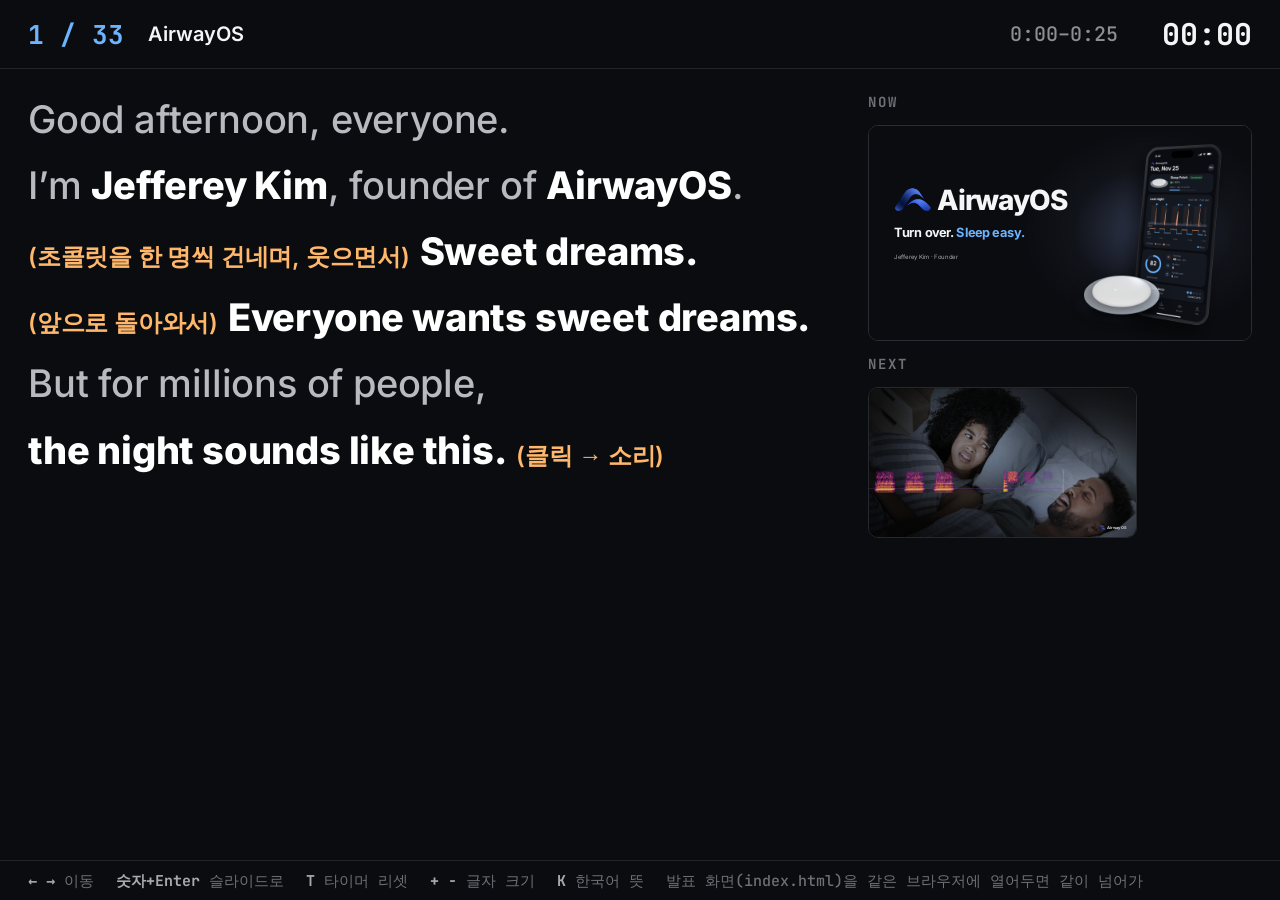
==== airwayos/presenter.html @ ccc471aa "Add presenter view (big script, small slide, synced) Co-Authored-By: Claude Opus 5.5 <noreply@anthro" ====
<!DOCTYPE html>
<html lang="ko"><head><meta charset="utf-8"><meta http-equiv="Cache-Control" content="no-cache">
<meta name="viewport" content="width=device-width, initial-scale=1">
<title>AirwayOS — Presenter</title>
<link rel="stylesheet" href="fonts.css?v=1c31df77"><link rel="stylesheet" href="deck.css?v=1c31df77">
<style>
* { margin:0; box-sizing:border-box }
html,body { height:100%; background:#0b0c0f; color:#e5e5ea; overflow:hidden; font-family:'Inter','Apple SD Gothic Neo','Malgun Gothic',sans-serif }
#top { display:flex; align-items:center; gap:24px; padding:14px 28px; border-bottom:1px solid #22242a; font:600 20px/1.2 'Inter',sans-serif }
#num { color:#6CB4FF; font:700 26px 'JetBrains Mono',monospace }
#ttl { flex:1; color:#f5f5f7; white-space:nowrap; overflow:hidden; text-overflow:ellipsis }
#tm { color:#8e8e93; font:500 20px 'JetBrains Mono',monospace }
#timer { color:#f5f5f7; font:700 30px 'JetBrains Mono',monospace; min-width:110px; text-align:right }
#main { display:grid; grid-template-columns: minmax(0,1fr) 30vw; gap:28px; height:calc(100% - 64px - 40px); padding:24px 28px 0 }
#script { overflow-y:auto; padding-right:12px; padding-bottom:56px }
#script.long p.l { font-size:calc(var(--fs,44px) * .78) }
#script p.l { font-size:var(--fs,44px); line-height:1.42; color:#b9bac0; font-weight:500; margin:0 0 .32em 0; letter-spacing:-.2px }
#script p.l b { color:#ffffff; font-weight:800 }
#script p.l i { color:#FFB86B; font-style:normal; font-size:.62em; font-weight:600 }
#script p.ko { display:none; margin-top:.8em; font-size:calc(var(--fs,44px) * .5); line-height:1.5; color:#8e8e93 }
body.showko #script p.ko { display:block }
#side { display:flex; flex-direction:column; gap:14px; min-width:0 }
.lab { font:700 14px 'JetBrains Mono',monospace; letter-spacing:2px; color:#6e7076 }
.tb { position:relative; width:100%; aspect-ratio:16/9; overflow:hidden; border-radius:10px; background:#000; border:1px solid #2a2d33 }
.tb.next { width:70%; opacity:.85 }
.tb .stage { position:absolute; left:0; top:0; width:1920px; height:1080px; transform-origin:0 0 }
.tb .stage > section { position:absolute !important; left:0 !important; top:0 !important; width:1920px !important; height:1080px !important; overflow:hidden !important; box-sizing:border-box !important; display:none; margin:0 !important }
.tb .stage > section.on { display:block }
.tb .stage aside { display:none !important }
.tb .stage div.pg::before { content: attr(data-n) !important }
#hint { position:fixed; left:0; right:0; bottom:0; height:40px; display:flex; align-items:center; gap:22px; padding:0 28px; border-top:1px solid #22242a; font:500 15px 'JetBrains Mono',monospace; color:#6e7076 }
#hint b { color:#a8a8ae }
#goto { position:fixed; right:28px; top:70px; font:700 28px 'JetBrains Mono',monospace; color:#6CB4FF; background:#000c; padding:6px 14px; border-radius:10px; display:none }
</style></head><body>
<div id="top"><span id="num"></span><span id="ttl"></span><span id="tm"></span><span id="timer">00:00</span></div>
<div id="main"><div id="script"></div>
<div id="side"><p class="lab">NOW</p><div class="tb" id="tbNow"><div class="stage"><section id="cover" class="night" data-transition="fade" style="padding:0px; position:relative">
<img src="assets/13d0bb2cba8efdf26457d4ba1dcf59b4.png" alt="Concept render: the thin round white wearable in front of a tilted phone showing the AirwayOS morning report, on a dark background." style="display:block; width:1920px; height:1080px; object-fit:cover">
<div class="rise" style="--i:1; position:absolute; left:128px; top:300px; width:980px; display:flex; align-items:center; gap:30px">
<img src="assets/a3980751247bb381aa5a1e7877397e57.png" alt="AirwayOS logo" style="width:184px; height:120px">
<p style="margin:0; font-size:140px; font-weight:800; letter-spacing:-5px; line-height:1.0; color:#F5F5F7">AirwayOS</p>
</div>
<p class="rise" style="--i:2; position:absolute; left:128px; top:500px; width:980px; margin:0; font-size:64px; font-weight:700; letter-spacing:-1.5px; line-height:1.15; color:#F5F5F7">Turn over. <span style="color:#6CB4FF">Sleep easy.</span></p>
<p style="position:absolute; left:128px; top:640px; width:900px; margin:0; font-size:30px; line-height:1.3; color:#A8A8AE">Jefferey Kim · Founder</p>

</section>
<section id="hook" class="night" data-transition="fade" style="padding:0px; position:relative">
<img class="" style="display:block; width:1920px; height:1080px; object-fit:cover" src="assets/bb722172c076a1e4d2cbca4b7a4666ca.jpg" alt="">
<div style="position:absolute; right:72px; bottom:52px; width:300px; height:44px; display:flex; align-items:center; justify-content:flex-end; gap:12px; opacity:0.9"><img src="assets/a3980751247bb381aa5a1e7877397e57.png" alt="AirwayOS logo" style="width:52px; height:34px"><p style="margin:0; font-size:28px; font-weight:800; letter-spacing:-0.5px; color:#F5F5F7">AirwayOS</p></div>

</section>
<section id="language" class="night foot" data-transition="fade">
<p class="eyebrow">WHAT YOU JUST HEARD</p>
<h2 class="t" style="margin:0px">A man who <ruby>stopped breathing<rt>숨이 멈춘</rt></ruby>.</h2>
<p class="rec" style="position:absolute; left:128px; top:336px; width:600px"><span style="color:#FF6A55">●</span> REC · 2:47 AM</p>
<img src="assets/127fb61fff9e0f4595bc015c03676df3.png" alt="Sound recording of a sleeper: loud snores, then about ten seconds of silence, then a sharp gasp, then quieter breathing" style="position:absolute; left:128px; top:384px; width:1664px; height:360px">
<div class="wipe" style="position:absolute; left:120px; top:380px; width:1680px; height:368px"></div>
<p class="rec fade" style="--d:1300ms; position:absolute; left:859px; top:512px; width:608px; text-align:center; color:#FF9A6A">10 SEC · NO BREATH</p>
<p class="wl fade" style="--d:600ms; left:128px; top:776px; width:700px"><ruby>Snoring<rt>코골이</rt></ruby></p>
<p class="wl hot fade" style="--d:1300ms; left:859px; top:776px; width:560px"><ruby>Silence<rt>무호흡</rt></ruby>: airway blocked</p>
<p class="wl ok fade" style="--d:1900ms; left:1436px; top:776px; width:400px"><ruby>Gasp<rt>헉 (다시 숨)</rt></ruby>: forced to breathe</p>
<p class="lead fade" style="--d:2300ms; position:absolute; left:128px; top:856px; width:1200px; color:#F5F5F7">Again and again, all night long.</p>
<div class="pg" data-n="3"></div>

</section>
<section id="danger" class="night" data-transition="fade" style="padding:0px; position:relative">
<img src="assets/c1083613bfacd1acf42deac3624a5d16.jpg" alt="Three panels: a brain scan with a marked lesion, a tired man at the wheel at night, and a crashed car at a roadside." style="display:block; width:1920px; height:1080px; object-fit:cover">
<p style="position:absolute; left:72px; top:56px; margin:0; font-size:88px; font-weight:900; letter-spacing:-1px; line-height:1.1; color:#F5F5F7">IT’S NOT JUST <span style="background:#E4F07A; color:#141417; padding:0px 18px">NOISE</span></p>
<div style="position:absolute; left:56px; top:690px; width:540px">
<p style="margin:0; font-size:24px; font-weight:700; letter-spacing:4px; color:#E4F07A">BRAIN</p>
<p style="margin:6px 0 0 0; font-size:136px; font-weight:800; letter-spacing:-3px; line-height:1.05; color:#F5F5F7">2×</p>
<p style="margin:10px 0 0 0; font-size:30px; line-height:1.3; color:#C7C7CC"><ruby>stroke<rt>뇌졸중</rt></ruby> risk with serious <ruby>sleep apnea<rt>수면무호흡</rt></ruby></p>
</div>
<div style="position:absolute; left:696px; top:690px; width:540px">
<p style="margin:0; font-size:24px; font-weight:700; letter-spacing:4px; color:#E4F07A">BEHIND THE WHEEL</p>
<p style="margin:6px 0 0 0; font-size:136px; font-weight:800; letter-spacing:-3px; line-height:1.05; color:#F5F5F7">2.4×</p>
<p style="margin:10px 0 0 0; font-size:30px; line-height:1.3; color:#C7C7CC">car crash risk with sleep apnea</p>
</div>
<div style="position:absolute; left:1336px; top:690px; width:540px">
<p style="margin:0; font-size:24px; font-weight:700; letter-spacing:4px; color:#E4F07A">ROAD · USA</p>
<p style="margin:6px 0 0 0; font-size:136px; font-weight:800; letter-spacing:-3px; line-height:1.05; color:#F5F5F7">91,000</p>
<p style="margin:10px 0 0 0; font-size:30px; line-height:1.3; color:#C7C7CC">crashes a year with a <ruby>drowsy driver<rt>졸음운전</rt></ruby>, one every 6 minutes</p>
</div>

</section>
<section id="scale" class="night" data-transition="fade" style="padding:0px; position:relative">
<img src="assets/78b8e167c407a43f113e4dd8a0beb356.jpg" alt="World map centered on the Americas, other continents faint. The United States is covered in 150 dots, each 200,000 people with sleep apnea. Only one dot in five is lit; the rest are dark." style="display:block; width:1920px; height:1080px; object-fit:cover">
<div style="position:absolute; left:72px; top:700px; width:900px">
<p style="margin:0 0 14px 0; font-size:18px; font-weight:700; letter-spacing:4px; line-height:1.3; color:#A8A8AE">1 DOT = 200,000 AMERICANS WITH <ruby>SLEEP APNEA<rt>수면무호흡</rt></ruby></p>
<p style="margin:0; font-size:24px; line-height:1.2; color:#F5F5F7"><span style="display:inline-block; width:16px; height:16px; border-radius:50%; background:#F4F9C4; box-shadow:0 0 0 3px #141417, 0 0 0 5px #E4F07A, 0 0 16px 6px rgba(228,240,122,0.45); margin:0 16px 0 4px; vertical-align:-1px"></span>knows<span style="display:inline-block; width:16px; height:16px; border-radius:50%; background:#6B7078; box-shadow:0 0 0 3px #3E4148; margin:0 16px 0 44px; vertical-align:-1px"></span><span style="color:#A8A8AE">doesn’t know</span></p>
</div>
<p style="position:absolute; left:72px; top:820px; width:900px; margin:0; font-size:64px; font-weight:800; letter-spacing:-1.5px; line-height:1.08; color:#F5F5F7">30 million Americans.<br><span style="font-family:'Instrument Serif', Georgia, 'Times New Roman', serif; font-style:italic; font-weight:400; letter-spacing:0px; font-size:72px; color:#E4F07A">Far more common.</span></p>
<div style="position:absolute; right:72px; top:812px; display:flex; gap:56px">
<div><p style="margin:0; font-size:96px; font-weight:800; letter-spacing:-3px; line-height:1.0; color:#E4F07A">80%</p><p style="margin:14px 0 0 0; font-size:18px; font-weight:600; letter-spacing:4px; line-height:1.4; color:#C7C7CC"><ruby>NEVER DIAGNOSED<rt>진단 안 받음</rt></ruby></p></div>
<div><p style="margin:0; font-size:96px; font-weight:800; letter-spacing:-3px; line-height:1.0; color:#E4F07A">29%</p><p style="margin:14px 0 0 0; font-size:18px; font-weight:600; letter-spacing:4px; line-height:1.4; color:#C7C7CC">SLEEP APART<br>FROM PARTNER</p></div>
<div><p style="margin:0; font-size:96px; font-weight:800; letter-spacing:-3px; line-height:1.0; color:#E4F07A">$170M</p><p style="margin:14px 0 0 0; font-size:18px; font-weight:600; letter-spacing:4px; line-height:1.4; color:#C7C7CC">FIRST TARGET:<br>US <ruby>POSITIONAL THERAPY<rt>체위 치료</rt></ruby></p></div>
</div>

</section>
<section id="measure" class="night" data-transition="magic" style="padding:0px; position:relative">
<img src="assets/38b89c7cb9daad99185b8cfd2a402984.jpg" alt="A woman asleep in a sleep lab, wires taped to her face and head, a recorder on the bed beside her." style="display:block; width:1920px; height:1080px; object-fit:cover">
<div id="fl-t1" class="fl-track" style="left:350px; width:498px"></div>
<div id="fl-t2" class="fl-track" style="left:1016px; width:552px"></div>
<div id="fl-lead" class="fl-seg path fl-draw" style="left:0px; width:128px"></div>
<div id="fl-g1" class="fl-node ghost" style="left:128px"></div>
<div id="fl-g2" class="fl-node ghost" style="left:848px"></div>
<div id="fl-g3" class="fl-node ghost" style="left:1568px"></div>
<div id="fl-n1" class="fl-node bad fl-pop" style="left:128px; --d:700ms"><p class="fl-x">×</p></div>
<p id="fl-l1" class="fl-lab bad" style="left:180px; width:200px">FIND OUT</p>
<p id="fl-l2" class="fl-lab" style="left:900px; width:140px">TREAT</p>
<p id="fl-l3" class="fl-lab" style="left:1620px; width:120px">TURN</p>
<h2 class="t" style="position:absolute; left:128px; top:128px; width:900px; margin:0px">Barrier 1: <ruby>diagnosis<rt>진단</rt></ruby>.</h2>
<div class="bad-rows" style="position:absolute; left:128px; top:300px">
<div class="rise" style="--i:2"><p class="bnum">1 night</p><p class="bcap">in a sleep lab, covered in wires,<br>with a stranger watching</p></div>
<div class="rise" style="--i:3"><p class="bnum">$3,000</p><p class="bcap">on average, without insurance</p></div>
<div class="rise" style="--i:4"><p class="bnum">Up to half</p><p class="bcap">of patients: wrong from a single night</p></div>
</div>
<div style="position:absolute; left:1072px; top:852px; width:720px; box-sizing:border-box; padding:18px 22px; border-radius:14px; background:rgba(17,17,20,0.78)">
<p style="margin:0 0 6px 0;font-weight:700;letter-spacing:4px;line-height:1.2;color:#F5F5F7;font-size:30px" data-fit="grow"><span style="color:#FF6A55">●</span>&#160;&#160;<ruby>IN-LAB SLEEP TEST<rt>수면다원검사</rt></ruby></p>
<p style="margin:0; font-size:24px; line-height:1.3; color:#C7C7CC">polysomnography · wires on the head, face and chest</p>
</div>
<div class="pg" data-n="6"></div>

</section>
<section id="prevent" class="night foot" data-transition="magic">
<div id="fl-t1" class="fl-track" style="left:350px; width:498px"></div>
<div id="fl-t2" class="fl-track" style="left:1016px; width:552px"></div>
<div id="fl-lead" class="fl-seg path" style="left:0px; width:128px"></div>
<div id="fl-s1" class="fl-seg path fl-draw" style="left:350px; width:498px; --d:200ms"></div>
<div id="fl-g1" class="fl-node ghost" style="left:128px"></div>
<div id="fl-g2" class="fl-node ghost" style="left:848px"></div>
<div id="fl-g3" class="fl-node ghost" style="left:1568px"></div>
<div id="fl-n1" class="fl-node bad" style="left:128px"><p class="fl-x">×</p></div>
<div id="fl-n2" class="fl-node bad fl-pop" style="left:848px; --d:950ms"><p class="fl-x">×</p></div>
<p id="fl-l1" class="fl-lab bad" style="left:180px; width:200px">FIND OUT</p>
<p id="fl-l2" class="fl-lab bad" style="left:900px; width:140px">TREAT</p>
<p id="fl-l3" class="fl-lab" style="left:1620px; width:120px">TURN</p>
<h2 class="t" style="margin:0 0 48px 0">Barrier 2: <ruby>treatment<rt>치료</rt></ruby>.</h2>
<div class="bcards">
<div class="bcard rise" style="--i:2"><img class="bimg" src="assets/3f2abb587b76d3ebbc4d281d764a41d4.jpg" alt="A woman lies in bed at night wearing a CPAP mask over her nose and mouth."><p class="bnum2">$600+</p><p class="bcap">for a <ruby>CPAP<rt>양압기</rt></ruby> machine,<br>worn every single night</p></div>
<div class="bcard rise" style="--i:3"><img class="bimg" src="assets/b69ae0afd919f404e3ba0f7066e6bb98.jpg" alt="A tired man in bed rubs his forehead, holding his CPAP mask away from his face."><p class="bnum2">1 in 3</p><p class="bcap">don’t use it enough</p></div>
<div class="bcard rise" style="--i:4"><img class="bimg" src="assets/21de97e1526f8635d8a18021e0229336.jpg" alt="Medical illustration: a needle tool reaches into the soft palate at the back of the mouth."><p class="bnum2">$30,000+</p><p class="bcap">for surgery.<br>Not for everyone.</p></div>
</div>
<div class="pg" data-n="7"></div>

</section>
<section id="position" class="night foot" data-transition="magic">
<div id="fl-t1" class="fl-track" style="left:350px; width:498px"></div>
<div id="fl-t2" class="fl-track" style="left:1016px; width:552px"></div>
<div id="fl-lead" class="fl-seg path" style="left:0px; width:128px"></div>
<div id="fl-s1" class="fl-seg path" style="left:350px; width:498px"></div>
<div id="fl-s2" class="fl-seg good fl-draw" style="left:1016px; width:330px; --d:300ms"></div>
<div id="fl-g1" class="fl-node ghost" style="left:128px"></div>
<div id="fl-g2" class="fl-node ghost" style="left:848px"></div>
<div id="fl-g3" class="fl-node ghost" style="left:1568px"></div>
<div id="fl-n1" class="fl-node bad" style="left:128px"><p class="fl-x">×</p></div>
<div id="fl-n2" class="fl-node bad" style="left:848px"><p class="fl-x">×</p></div>
<p id="fl-l1" class="fl-lab bad" style="left:180px; width:200px">FIND OUT</p>
<p id="fl-l2" class="fl-lab bad" style="left:900px; width:140px">TREAT</p>
<p id="fl-l3" class="fl-lab" style="left:1620px; width:120px">TURN</p>
<h2 class="t" style="margin:0 0 14px 0">For more than half, it’s how they sleep.</h2>
<p style="margin:0 0 28px 0; font-size:32px; font-weight:500; line-height:1.3; color:#6CB4FF">The good news: many may not need a mask or surgery.</p>
<div style="display:flex; gap:64px">
<div class="rise" style="--i:2; position:relative; width:800px; height:570px; border-radius:24px; overflow:hidden">
<img src="assets/2b9a142e3fbb93cbf6c38c3b97d96286.jpg" alt="A man sleeps on his back. Zoomed in: his tongue falls back and the airway in his throat narrows; a wavy line shows snoring." style="display:block; width:800px; height:570px; object-fit:cover">
<p style="position:absolute; left:40px; top:28px; width:400px; margin:0; font-size:24px; font-weight:700; letter-spacing:4px; line-height:1.2; color:#E5483A">ON YOUR BACK</p>
<p style="position:absolute; left:40px; top:272px; width:360px; margin:0; font-size:64px; font-weight:800; letter-spacing:-2px; line-height:1.0; color:#E5483A">Narrow</p>
<p style="position:absolute; left:40px; top:352px; width:360px; margin:0; font-size:28px; line-height:1.35; color:#3A3A3C">The tongue falls back and blocks the airway.</p>
</div>
<div class="rise" style="--i:3; position:relative; width:800px; height:570px; border-radius:24px; overflow:hidden">
<img src="assets/71d10cda203ca57a0b09cf071f00f4a1.jpg" alt="A man sleeps on his side. Zoomed in: the airway in his throat stays open." style="display:block; width:800px; height:570px; object-fit:cover">
<p style="position:absolute; left:40px; top:28px; width:400px; margin:0; font-size:24px; font-weight:700; letter-spacing:4px; line-height:1.2; color:#0066CC">ON YOUR SIDE</p>
<p style="position:absolute; left:40px; top:272px; width:360px; margin:0; font-size:64px; font-weight:800; letter-spacing:-2px; line-height:1.0; color:#0066CC">Open</p>
<p style="position:absolute; left:40px; top:352px; width:360px; margin:0; font-size:28px; line-height:1.35; color:#3A3A3C">The airway stays open.</p>
<p style="position:absolute; left:40px; top:440px; width:360px; margin:0; font-size:28px; font-weight:700; line-height:1.35; color:#0066CC">−54% breathing problems</p>
</div>
</div>
<p style="margin:30px 0 0 0; font-size:40px; font-weight:700; letter-spacing:-0.5px; line-height:1.2; color:#F5F5F7">The catch? You can’t control your position in your sleep.</p>
<div class="pg" data-n="8"></div>

</section>
<section id="turn" class="night" data-transition="fade" style="padding:0px; position:relative">
<img src="assets/9dc25377728f1ca6f276ec11cd5d4d19.png" alt="Concept render: a thin, round white wearable with a small blue light, on a clear round skin patch, lit dramatically on a dark background." style="display:block; width:1920px; height:1080px; object-fit:cover">
<div id="fl-t1" class="fl-track" style="left:350px; width:498px"></div>
<div id="fl-t2" class="fl-track" style="left:1016px; width:552px"></div>
<div id="fl-lead" class="fl-seg path" style="left:0px; width:128px"></div>
<div id="fl-s1" class="fl-seg path" style="left:350px; width:498px"></div>
<div id="fl-s2" class="fl-seg good" style="left:1016px; width:552px"></div>
<div id="fl-g1" class="fl-node ghost" style="left:128px"></div>
<div id="fl-g2" class="fl-node ghost" style="left:848px"></div>
<div id="fl-g3" class="fl-node ghost" style="left:1568px"></div>
<div id="fl-n1" class="fl-node bad" style="left:128px"><p class="fl-x">×</p></div>
<div id="fl-n2" class="fl-node bad" style="left:848px"><p class="fl-x">×</p></div>
<div id="fl-n3" class="fl-node good fl-pop" style="left:1568px; --d:700ms"><p class="fl-x">✓</p></div>
<p id="fl-l1" class="fl-lab bad" style="left:180px; width:200px">FIND OUT</p>
<p id="fl-l2" class="fl-lab bad" style="left:900px; width:140px">TREAT</p>
<p id="fl-l3" class="fl-lab good" style="left:1620px; width:120px">TURN</p>
<img class="rise" src="assets/a3980751247bb381aa5a1e7877397e57.png" alt="AirwayOS logo" style="--i:1; position:absolute; left:128px; top:186px; width:138px; height:90px">
<p class="rise" style="--i:1; position:absolute; left:290px; top:170px; width:800px; margin:0; font-size:120px; font-weight:300; letter-spacing:-3px; line-height:1.0; color:#F5F5F7">AirwayOS</p>
<p class="rise" style="--i:2; position:absolute; left:116px; top:290px; width:1000px; margin:0; font-size:136px; font-weight:800; font-style:italic; letter-spacing:-5px; line-height:1.05; color:#F5F5F7">Sleep Patch.</p>
<p class="rise" style="--i:3; position:absolute; left:128px; top:452px; width:900px; margin:0; font-size:36px; font-weight:500; line-height:1.25; color:#C7C7CC">So we built this: <b style="color:#F5F5F7">a thin patch for your shoulder.</b></p>
<div class="steps9 rise" style="--i:4; position:absolute; left:128px; top:548px; width:900px">
<div class="st9"><p class="st9n">1</p><svg width="44" height="44" viewBox="0 0 44 44" aria-label="sound wave icon"><path d="M6 22v0M12 16v12M18 10v24M24 14v16M30 8v28M36 17v10" stroke="#6CB4FF" stroke-width="2.4" fill="none" stroke-linecap="round" stroke-linejoin="round"/></svg><div><p class="st9t">Your phone <b>listens for snoring.</b></p></div></div>
<div class="st9"><p class="st9n">2</p><svg width="44" height="44" viewBox="0 0 44 44" aria-label="lying on the back icon"><path d="M6 26c4-7 28-7 32 0" stroke="#6CB4FF" stroke-width="2.4" fill="none" stroke-linecap="round" stroke-linejoin="round"/><path d="M4 30h36" stroke="#6CB4FF" stroke-width="2.4" fill="none" stroke-linecap="round" stroke-linejoin="round"/></svg><div><p class="st9t">The patch <b>senses when you’re on your back.</b></p></div></div>
<div class="st9"><p class="st9n">3</p><svg width="44" height="44" viewBox="0 0 44 44" aria-label="vibration icon"><circle cx="22" cy="22" r="5" stroke="#6CB4FF" stroke-width="2.4" fill="none" stroke-linecap="round" stroke-linejoin="round"/><path d="M12 14a13 13 0 0 0 0 16M32 14a13 13 0 0 1 0 16M6 9a21 21 0 0 0 0 26M38 9a21 21 0 0 1 0 26" stroke="#6CB4FF" stroke-width="2.4" fill="none" stroke-linecap="round" stroke-linejoin="round"/></svg><div><p class="st9t">Both? <b>Only then</b>, a <ruby>gentle buzz<rt>약한 진동</rt></ruby>.</p></div></div>
<div class="st9"><p class="st9n">4</p><svg width="44" height="44" viewBox="0 0 44 44" aria-label="roll over icon"><path d="M34 16a13 13 0 1 0 2 9" stroke="#6CB4FF" stroke-width="2.4" fill="none" stroke-linecap="round" stroke-linejoin="round"/><path d="M35 8v8h-8" stroke="#6CB4FF" stroke-width="2.4" fill="none" stroke-linecap="round" stroke-linejoin="round"/></svg><div><p class="st9t">You <b>roll over</b> and keep sleeping.</p></div></div>
</div>

</section>
<section id="learns" class="night foot" data-transition="fade">
<img src="assets/6a381d5c2439d937c87b95c9b4603dc9.png" alt="" style="position:absolute; left:1100px; top:0px; width:820px; height:1080px">
<p class="eyebrow">NEW VALUE</p>
<h2 class="t">It learns you.</h2>
<div class="row" style="gap:56px; align-items:center; position:relative">
<div class="col" style="flex:1; gap:20px">
<div class="stepc rise" style="--i:0"><p class="sn">1</p><div><p class="sk">WEEK 1</p><p class="st2">Only measures. Builds your <ruby>baseline<rt>기준치</rt></ruby>.</p></div></div>
<div class="stepc hl rise" style="--i:1"><p class="sn">2</p><div><p class="sk">WEEK 2+</p><p class="st2">Finds the softest <ruby>buzz<rt>진동</rt></ruby> that still works.</p></div></div>
<div class="stepc rise" style="--i:2"><p class="sn">3</p><div><p class="sk">EVERY MORNING</p><p class="st2">Shows the proof: buzzes, turns, less snoring.</p></div></div>
<div class="strip" style="margin-top:8px"><p class="stript">Watches and apps report the problem tomorrow. Our patch acts on it tonight.</p></div>
</div>
<div class="col" style="gap:10px; align-items:center"><img class="rise" style="--i:3; width:311px; height:650px; object-fit:contain" src="assets/0324aff02ce23f9c597ee7ba172e995b.png" alt="App screen, morning report: a timeline of last night shows short snoring bursts while on the back, each ended by a buzz and a turn to the side; quiet score 82, 6 buzzes, turned over 5 of 6; softest buzz level 2 of 5."></div>
</div>
<div class="pg" data-n="10"></div>

</section>
<section id="demo" class="night foot" data-transition="fade">
<p class="eyebrow">DEMO</p>
<h2 class="t" style="margin:0 0 40px 0">One night, one soft buzz.</h2>
<div class="row" style="gap:64px; align-items:flex-start">
<img class="dm rise" style="--i:0" src="assets/eb4e95fde61d80b6d53f2339088b9a83.jpg" alt="">
<div class="dms" style="width:480px; gap:18px; padding:0px">
<div class="dmt-row rise" style="--i:1"><img class="dmth" src="assets/8673550debc833f525b0c69405b59547.jpg" alt="Scene: he puts the patch on the back of his shoulder"><div><p class="dmt">0:00</p><p class="dml2">Patch on</p></div></div>
<div class="dmt-row rise" style="--i:2"><img class="dmth hot" src="assets/b9c651517ce973c57bbcc7d8ecf80312.jpg" alt="Scene: he snores on his back while his partner covers her ear"><div><p class="dmt">0:01</p><p class="dml2 hot">On his back. Snoring.</p></div></div>
<div class="dmt-row rise" style="--i:3"><img class="dmth ok" src="assets/45e27f32224626c1178a37a67b591bb9.jpg" alt="Scene: a soft blue glow under his shoulder as the patch buzzes"><div><p class="dmt">0:04</p><p class="dml2 ok">Gentle buzz</p></div></div>
<div class="dmt-row rise" style="--i:4"><img class="dmth ok" src="assets/395ee482bbdd96dd3e5a17b109dc704a.jpg" alt="Scene: he rolls onto his side, still asleep"><div><p class="dmt">0:05</p><p class="dml2 ok">Rolls over</p></div></div>
<div class="dmt-row rise" style="--i:5"><img class="dmth" src="assets/68fd1e06dc16d3e95cdb2157174dcb26.jpg" alt="Scene: both asleep, his partner relaxed"><div><p class="dmt">0:10</p><p class="dml2">Snoring stops. Still asleep.</p></div></div>
</div>
</div>
<div class="pg" data-n="11"></div>

</section>
<section id="compete" class="night foot" data-transition="fade">
<p class="eyebrow">COMPETITIVE ADVANTAGE</p>
<h2 class="t" style="margin:0 0 40px 0">Easy and effective, every night.</h2>
<div class="qd">
<div class="qz fade" style="--d:900ms"></div>
<div class="qx"></div>
<div class="qy"></div>
<p class="qax" style="left:20px;top:10px;width:560px;text-align:right;transform:translate(-608px, -10px)">↑&nbsp;<br>WORKS<br>(REAL-LIFE<br>EFFECT)</p>
<p class="qax" style="left:1060px;top:536px;width:480px;text-align:right;transform:translate(20px, 64px)">EASY TO USE EVERY NIGHT →</p>
<p class="qax go fade" style="--d:900ms; left:1240px; top:16px; width:300px; text-align:right">OUR TARGET</p>
<p class="qdot" style="--d:150ms; left:125px; top:190px"><ruby>Surgery<rt>수술</rt></ruby></p>
<p class="qdot" style="--d:250ms; left:245px; top:262px"><ruby>CPAP mask<rt>양압기</rt></ruby></p>
<p class="qdot" style="--d:350ms; left:470px; top:150px"><ruby>Dental device<rt>구강 장치</rt></ruby></p>
<p class="qdot" style="--d:450ms; left:735px; top:95px"><ruby>Prescription trainers<rt>처방 자세교정기</rt></ruby></p>
<p class="qdot" style="--d:550ms; left:990px; top:345px">Smart pillows</p>
<p class="qdot" style="--d:650ms; left:1320px; top:470px">Apps &amp; watches</p>
<p class="qdot" style="--d:750ms; left:190px; top:500px">Live with it</p>
<div class="qus" style="left:1290px; top:150px"><img src="assets/a3980751247bb381aa5a1e7877397e57.png" alt="AirwayOS logo" style="width:62px; height:40px"><p class="qust">AirwayOS</p></div>
</div>
<div class="pg" data-n="12"></div>

</section>
<section id="model" class="night foot" data-transition="fade">
<p class="eyebrow">BUSINESS MODEL</p>
<h2 class="t" style="margin:0 0 40px 0">Our business model is straightforward.</h2>
<div class="bm">
<div class="bmt hl rise" style="--i:1; width:900px">
<img class="bmi" src="assets/0fd5cebf9d3d6cab7a17c37f1cf98726.png" alt="Concept render: the round patch device with two spare pads">
<p class="bmk">① THE KIT</p>
<p class="bmh">₩99,000 <span class="bmu">~$69</span></p>
<p class="bmc">with a one-week trial</p>
</div>
<p class="bma">→</p>
<div class="bmt rise" style="--i:2; width:716px">
<img class="bmi" src="assets/ccc90ad29fcb6c90293ca691762c6ebf.png" alt="Concept render: a fan of refill pads">
<p class="bmk">② THEN</p>
<p class="bmh">₩4,900<span class="bmu"> / month</span></p>
<p class="bmc">for replacement pads</p>
</div>
</div>
<p class="uek" style="margin-top:44px">③ WITH A 55% <ruby>GROSS MARGIN<rt>매출총이익</rt></ruby> · PER KIT</p>
<div class="ueb">
<div class="ues dev" style="width:421px; --d:500ms"><p class="uel">DEVICE</p><p class="uev">₩25,000</p></div>
<div class="ues ops" style="width:336px; --d:800ms"><p class="uel">FEES &amp; SHIPPING</p><p class="uev">₩20,000</p></div>
<div class="ues con" style="width:907px; --d:1100ms"><p class="uel">GROSS MARGIN · 55%</p><p class="uev">₩54,000</p></div>
</div>
<div class="cac rise" style="--i:14">
<div class="cacb"><p class="cact"><ruby>CUSTOMER COST<rt>고객 획득 비용</rt></ruby> ≤ ₩25,000</p></div>
<p class="cacr">✓ The very first sale pays it back</p>
</div>
<div class="pg" data-n="13"></div>

</section>
<section id="team" class="night" data-transition="fade" style="padding:0px; position:relative">
<img src="assets/52fb4ccf1f563e7bfe0ec479efceac2a.jpg" alt="Jefferey Kim pitching on stage at MIT Global Startup Workshop 2026." style="display:block; width:1920px; height:1080px; object-fit:cover">
<p style="position:absolute;left:128px;top:100px;width:600px;margin:0;font-weight:700;letter-spacing:4px;color:#E4F07A;font-size:30px">WHY ME</p>
<p class="rise" style="--i:1; position:absolute; left:128px; top:140px; width:820px; margin:0; font-size:60px; font-weight:800; letter-spacing:-1.5px; line-height:1.1; color:#F5F5F7">I live with this problem.<br>I build products people use.</p>
<p style="position:absolute; left:128px; top:292px; width:700px; margin:0; font-size:28px; line-height:1.3; color:#C7C7CC">Jefferey Kim · Mobile Engineering, KNU</p>
<p class="rise" style="--i:2; position:absolute; left:128px; top:346px; width:820px; margin:0; font-family:'JetBrains Mono', monospace; font-size:24px; letter-spacing:2px; line-height:1.2; color:#E4F07A">⚙&#160;&#160;BUILT PROTOTYPE v0.1 MYSELF · OCT 2026</p>
<div class="rise" style="--i:2; position:absolute; left:128px; top:430px; width:640px">
<p style="margin:0; font-family:'JetBrains Mono', monospace; font-size:24px; letter-spacing:3px; line-height:1.2; color:#E4F07A">↗&#160;&#160;PITCHED AND WON AT</p>
<div style="display:flex; gap:36px; align-items:center; margin-top:18px">
<img src="assets/9555d60319b232aa9dafc891c6e997be.png" alt="MIT" style="width:75px; height:46px">
<img src="assets/4173dab122177bd8229b2b453dae65f6.png" alt="Samsung Galaxy" style="width:106px; height:46px">
<img src="assets/0c1eb823348bc1be3b5f927eecb851b1.png" alt="UC Berkeley" style="width:149px; height:46px">
<img src="assets/41471f2a6409f170d746118ccca67db5.png" alt="VoiceOS" style="width:163px; height:34px">
</div>
<div style="margin-top:44px"><p style="margin:0; font-family:'JetBrains Mono', monospace; font-size:24px; letter-spacing:3px; line-height:1.2; color:#E4F07A">◎&#160;&#160;DESIGN REVIEWED BY</p></div>
<p style="margin:12px 0 0 0; font-size:36px; font-weight:800; line-height:1.2; color:#F5F5F7">Sleep researcher · KNU Hospital</p>
</div>
<div class="rise" style="--i:3; position:absolute; left:128px; top:822px; width:1664px; display:grid; grid-template-columns:repeat(6, 1fr); column-gap:16px">
<div style="display:flex; flex-direction:column; align-items:center; text-align:center"><svg width="40" height="40" viewBox="0 0 40 40" aria-label="trophy icon"><path d="M12 6h16v8a8 8 0 0 1-16 0zM12 9H6v2a6 6 0 0 0 6 6M28 9h6v2a6 6 0 0 1-6 6M20 22v6M14 34h12M16 28h8v6h-8z" fill="none" stroke="#E4F07A" stroke-width="2.2" stroke-linejoin="round" stroke-linecap="round"/></svg><div style="height:62px; display:flex; flex-direction:column; justify-content:flex-end; margin-top:10px"><p style="margin:0; font-size:26px; font-weight:800; line-height:1.15; color:#F5F5F7">MIT GSW</p></div><p style="margin:8px 0 0 0; font-family:'JetBrains Mono', monospace; font-size:24px; letter-spacing:1px; line-height:1.2; color:#A8A8AE">2ND · 2026</p></div>
<div style="display:flex; flex-direction:column; align-items:center; text-align:center"><svg width="40" height="40" viewBox="0 0 40 40" aria-label="trophy icon"><path d="M12 6h16v8a8 8 0 0 1-16 0zM12 9H6v2a6 6 0 0 0 6 6M28 9h6v2a6 6 0 0 1-6 6M20 22v6M14 34h12M16 28h8v6h-8z" fill="none" stroke="#E4F07A" stroke-width="2.2" stroke-linejoin="round" stroke-linecap="round"/></svg><div style="height:62px; display:flex; flex-direction:column; justify-content:flex-end; margin-top:10px"><p style="margin:0; font-size:26px; font-weight:800; line-height:1.15; color:#F5F5F7">GALAXY<br>IDEATHON</p></div><p style="margin:8px 0 0 0; font-family:'JetBrains Mono', monospace; font-size:24px; letter-spacing:1px; line-height:1.2; color:#A8A8AE">2ND · SAMSUNG</p></div>
<div style="display:flex; flex-direction:column; align-items:center; text-align:center"><svg width="40" height="40" viewBox="0 0 40 40" aria-label="trophy icon"><path d="M12 6h16v8a8 8 0 0 1-16 0zM12 9H6v2a6 6 0 0 0 6 6M28 9h6v2a6 6 0 0 1-6 6M20 22v6M14 34h12M16 28h8v6h-8z" fill="none" stroke="#E4F07A" stroke-width="2.2" stroke-linejoin="round" stroke-linecap="round"/></svg><div style="height:62px; display:flex; flex-direction:column; justify-content:flex-end; margin-top:10px"><p style="margin:0; font-size:26px; font-weight:800; line-height:1.15; color:#F5F5F7">VOICEOS<br>HACKATHON</p></div><p style="margin:8px 0 0 0; font-family:'JetBrains Mono', monospace; font-size:24px; letter-spacing:1px; line-height:1.2; color:#A8A8AE">3RD · SF 2026</p></div>
<div style="display:flex; flex-direction:column; align-items:center; text-align:center"><svg width="40" height="40" viewBox="0 0 40 40" aria-label="trophy icon"><path d="M12 6h16v8a8 8 0 0 1-16 0zM12 9H6v2a6 6 0 0 0 6 6M28 9h6v2a6 6 0 0 1-6 6M20 22v6M14 34h12M16 28h8v6h-8z" fill="none" stroke="#E4F07A" stroke-width="2.2" stroke-linejoin="round" stroke-linecap="round"/></svg><div style="height:62px; display:flex; flex-direction:column; justify-content:flex-end; margin-top:10px"><p style="margin:0; font-size:26px; font-weight:800; line-height:1.15; color:#F5F5F7">MO:DEX<br>APP CONTEST</p></div><p style="margin:8px 0 0 0; font-family:'JetBrains Mono', monospace; font-size:24px; letter-spacing:1px; line-height:1.2; color:#A8A8AE">1ST · KNU</p></div>
<div style="display:flex; flex-direction:column; align-items:center; text-align:center"><svg width="40" height="40" viewBox="0 0 40 40" aria-label="trophy icon"><path d="M12 6h16v8a8 8 0 0 1-16 0zM12 9H6v2a6 6 0 0 0 6 6M28 9h6v2a6 6 0 0 1-6 6M20 22v6M14 34h12M16 28h8v6h-8z" fill="none" stroke="#E4F07A" stroke-width="2.2" stroke-linejoin="round" stroke-linecap="round"/></svg><div style="height:62px; display:flex; flex-direction:column; justify-content:flex-end; margin-top:10px"><p style="margin:0; font-size:26px; font-weight:800; line-height:1.15; color:#F5F5F7">AI WORKFLOW<br>HACKATHON</p></div><p style="margin:8px 0 0 0; font-family:'JetBrains Mono', monospace; font-size:24px; letter-spacing:1px; line-height:1.2; color:#A8A8AE">GRAND PRIZE</p></div>
<div style="display:flex; flex-direction:column; align-items:center; text-align:center"><svg width="40" height="40" viewBox="0 0 40 40" aria-label="graduation cap icon"><path d="M3 15 20 8l17 7-17 7zM10 18v8c3 3 17 3 20 0v-8M35 16v9" fill="none" stroke="#E4F07A" stroke-width="2.2" stroke-linejoin="round" stroke-linecap="round"/></svg><div style="height:62px; display:flex; flex-direction:column; justify-content:flex-end; margin-top:10px"><p style="margin:0; font-size:26px; font-weight:800; line-height:1.15; color:#F5F5F7">UC BERKELEY</p></div><p style="margin:8px 0 0 0; font-family:'JetBrains Mono', monospace; font-size:24px; letter-spacing:1px; line-height:1.2; color:#A8A8AE">SUMMER 2026</p></div>
</div>

</section>
<section id="sv" class="night foot" data-transition="fade" style="padding:0px; position:relative">
<img src="assets/69895ad92e928ca3d58c5f10ebeb0bbc.jpg" alt="Dotted map of the San Francisco Bay Area, with San Francisco and Stanford lit in blue." style="display:block; width:1920px; height:1080px; object-fit:cover">
<p class="eyebrow" style="position:absolute; left:128px; top:128px; width:900px; margin:0">IN SILICON VALLEY · JANUARY 2027</p>
<h2 class="t" style="position:absolute; left:128px; top:176px; width:900px; margin:0">Not a trip. A test.</h2>
<p class="rise" style="--i:0; position:absolute; left:128px; top:278px; width:780px; margin:0; font-size:28px; line-height:1.3; color:#A8A8AE"><b style="color:#F5F5F7">In Silicon Valley, I’ll <ruby>validate<rt>검증</rt></ruby> three things.</b></p>
<div class="col" style="position:absolute; left:128px; top:370px; width:820px; gap:32px">
<div class="svr rise" style="--i:1"><p class="svn">01</p><div><p class="svh">Will Americans pay? $69 or $89?</p><p class="svc">Waitlist page + survey of 100 people</p></div></div>
<div class="svr rise" style="--i:2"><p class="svn">02</p><div><p class="svh">How do sleep doctors see it?</p><p class="svc">Already reached out to Stanford and UCSF</p></div></div>
<div class="svr rise" style="--i:3"><p class="svn">03</p><div><p class="svh">Which partners can help us sell?</p><p class="svc">5 VCs · 3 medical equipment suppliers</p></div></div>
</div>
<div class="pin" style="left:1259px; top:360px; --d:700ms"></div>
<p class="pinl rise" style="--i:7; left:1040px; top:300px; width:186px; text-align:right">UCSF <span>02</span></p>
<div class="pin" style="left:1498px; top:711px; --d:900ms"></div>
<p class="pinl rise" style="--i:8; left:1540px; top:700px; width:236px">STANFORD <span>02</span></p>
<p class="pinl rise" style="--i:6; left:1484px; top:150px; width:300px; color:#8E8E93; font-weight:400">SAN FRANCISCO BAY</p>
<div class="rd-track" style="left:140px; width:1640px"></div>
<div class="rd-seg" style="left:140px; width:540px; --d:1100ms"></div>
<div class="rd-node on" style="left:128px"></div>
<div class="rd-node" style="left:668px"></div>
<div class="rd-node" style="left:1208px"></div>
<div class="rd-node" style="left:1748px"></div>
<p class="rdl on" style="left:128px; width:460px">NOW · VALIDATE IN KOREA</p>
<p class="rdl" style="left:668px; width:460px">2027 · US WELLNESS LAUNCH</p>
<p class="rdl" style="left:1208px; width:300px">FDA 510(k)</p>
<p class="rdl" style="left:1492px; width:280px; text-align:right">MEDICARE</p>
<div class="pg" data-n="15"></div>

</section>
<section id="close" class="night" data-transition="fade" style="padding:0px; position:relative">
<img src="assets/db1482350e6b812cde4dcf14d8e4c796.jpg" alt="Illustration: a person sleeps peacefully on their side under a starry night sky, a small patch on their upper back." style="display:block; width:1920px; height:1080px; object-fit:cover">
<div class="rise" style="--i:0; position:absolute; left:128px; top:236px; width:600px; display:flex; align-items:center; gap:16px">
<img src="assets/a3980751247bb381aa5a1e7877397e57.png" alt="AirwayOS logo" style="width:86px; height:56px">
<p style="margin:0; font-size:44px; font-weight:800; letter-spacing:-1px; line-height:1.0; color:#F5F5F7">AirwayOS</p>
</div>
<p class="rise" style="--i:1; position:absolute; left:128px; top:330px; width:900px; margin:0; font-size:120px; font-weight:800; letter-spacing:-4px; line-height:1.02; color:#F5F5F7">Turn over.<br><span style="color:#6CB4FF">Sleep easy.</span></p>
<p class="rise" style="--i:2; position:absolute; left:128px; top:620px; width:760px; margin:0; font-size:34px; line-height:1.35; color:#D0D2E0">No one should have to choose between sleeping well and sleeping together.</p>

</section>
<section id="bk-customer" class="night foot" data-transition="fade">
<p class="eyebrow">APPENDIX · FIRST CUSTOMER &amp; MARKET</p>
<h2 class="t">First customer: back-sleeping snorers in the US.</h2>
<div class="row" style="align-items:stretch">
<div class="card rise" style="--i:0; flex:1">
<p class="tag">WHO</p>
<h3 class="ct">Snores mostly on the back</h3>
<p class="cp">Often the partner is the one who pushes them to act.</p>
</div>
<div class="card rise" style="--i:1; flex:1">
<p class="tag">WHERE THEY ARE</p>
<h3 class="ct">Not ready for a lab or CPAP</h3>
<p class="cp">They want something easy that works tonight.</p>
</div>
<div class="card hl rise" style="--i:2; flex:1">
<p class="tag">FIRST MARKET</p>
<h3 class="ct">$170M</h3>
<p class="cp">US positional therapy. 30M Americans have sleep apnea; 80% are undiagnosed.</p>
</div>
</div>
<p class="src">Market: Coherent MI, DelveInsight, SNS Insider (2025). Prevalence and undiagnosed share as on slide 5.</p>
<div class="pg" data-n="17"></div>

</section>
<section id="bk-price" class="night foot" data-transition="fade">
<p class="eyebrow">APPENDIX · PRICING</p>
<h2 class="t">$69: low enough to try without a doctor.</h2>
<div class="row" style="align-items:stretch">
<div class="card rise" style="--i:0; flex:1">
<p class="tag">PRESCRIPTION DEVICE</p>
<h3 class="ct">$499</h3>
<p class="cp">Night Shift. Needs a prescription, and you only find out if it suits you after you buy.</p>
</div>
<div class="card hl rise" style="--i:1; flex:1">
<p class="tag">AIRWAYOS KIT</p>
<h3 class="ct">$69 · ₩99,000</h3>
<p class="cp">No prescription. One-week trial. 55% gross margin.</p>
</div>
<div class="card rise" style="--i:2; flex:1">
<p class="tag">NEXT TEST</p>
<h3 class="ct">$69 vs $89</h3>
<p class="cp">Waitlist page and a survey of 100 people in Silicon Valley.</p>
</div>
</div>
<p class="src">Night Shift price: 1800CPAP (Night Shift LE). Margin: slide 13.</p>
<div class="pg" data-n="18"></div>

</section>
<section id="bk-us" class="night foot" data-transition="fade">
<p class="eyebrow">APPENDIX · WHY THE US FIRST</p>
<h2 class="t">Bigger need in the US. Korea is the test bed.</h2>
<div class="row" style="align-items:stretch">
<div class="card hl rise" style="--i:0; flex:1.3">
<p class="tag">US · THE NEED</p>
<h3 class="ct">30M with sleep apnea</h3>
<p class="cp">80% undiagnosed. A sleep test costs about $3,000 without insurance.</p>
</div>
<div class="card rise" style="--i:1; flex:1">
<p class="tag">KOREA · NOW</p>
<h3 class="ct">Build and validate</h3>
<p class="cp">Prototype and first user tests here, at KNU.</p>
</div>
<div class="card rise" style="--i:2; flex:1">
<p class="tag">ROADMAP</p>
<h3 class="ct">2027 US online launch</h3>
<p class="cp">Then FDA 510(k), then Medicare.</p>
</div>
</div>
<p class="src">Sources as on slides 5 and 6.</p>
<div class="pg" data-n="19"></div>

</section>
<section id="bk-sv" class="night foot" data-transition="fade">
<p class="eyebrow">APPENDIX · SILICON VALLEY PLAN · JANUARY 2027</p>
<h2 class="t">Three tests, one decision.</h2>
<table class="cmp">
<tr><th style="width:24%">Question</th><th style="width:44%">How</th><th style="width:32%">With whom</th></tr>
<tr><td>Will Americans pay?</td><td>Waitlist page + survey of 100 people: $69 vs $89</td><td>US consumers</td></tr>
<tr><td>Do doctors see value?</td><td>30-minute interviews</td><td>Sleep medicine at Stanford and UCSF (contacted; in-person follow-up in January)</td></tr>
<tr><td>Who sells it with us?</td><td>Partner meetings</td><td>5 VCs · 3 medical equipment suppliers</td></tr>
<tr class="us"><td>Decision</td><td>People pay and doctors see value → keep building</td><td>If not, we learn exactly why</td></tr>
</table>
<div class="pg" data-n="20"></div>

</section>
<section id="bk-proto" class="night foot" data-transition="fade">
<p class="eyebrow">APPENDIX · BUILD STATUS</p>
<h2 class="t">What's built, and what's next.</h2>
<div class="row" style="align-items:stretch">
<div class="card rise" style="--i:0; flex:1">
<p class="tag">OCT 2026 · DONE</p>
<h3 class="ct">v0.1 phone app</h3>
<p class="cp">Detects snoring and sleeping position. Built myself.</p>
</div>
<div class="card rise" style="--i:1; flex:1">
<p class="tag">DONE</p>
<h3 class="ct">Design review</h3>
<p class="cp">A sleep researcher at KNU Hospital reviewed the design. Concept video made.</p>
</div>
<div class="card hl rise" style="--i:2; flex:1">
<p class="tag">DEC 2026 · NEXT</p>
<h3 class="ct">Patch hardware</h3>
<p class="cp">Off-the-shelf sensor and vibration modules first.</p>
</div>
<div class="card rise" style="--i:3; flex:1">
<p class="tag">JAN 2027 · NEXT</p>
<h3 class="ct">Silicon Valley</h3>
<p class="cp">User, doctor and partner tests. Find a manufacturing partner.</p>
</div>
</div>
<div class="pg" data-n="21"></div>

</section>
<section id="bk-advisors" class="night foot" data-transition="fade">
<p class="eyebrow">APPENDIX · ADVISORS</p>
<h2 class="t">Who has reviewed the idea.</h2>
<div class="row" style="align-items:stretch">
<div class="card rise" style="--i:0; flex:1">
<p class="tag">MEDICAL</p>
<h3 class="ct">Sleep researcher</h3>
<p class="cp">KNU Hospital. Reviewed the device design.</p>
</div>
<div class="card rise" style="--i:1; flex:1">
<p class="tag">IP</p>
<h3 class="ct">Patent attorney</h3>
<p class="cp">Helped shape the idea and what we can protect.</p>
</div>
<div class="card hl rise" style="--i:2; flex:1">
<p class="tag">NEXT</p>
<h3 class="ct">Sleep doctors</h3>
<p class="cp">Stanford and UCSF, in January.</p>
</div>
</div>
<div class="pg" data-n="22"></div>

</section>
<section id="bk-awards" class="night foot" data-transition="fade">
<p class="eyebrow">APPENDIX · TRACK RECORD</p>
<h2 class="t">Built fast. Pitched to real people.</h2>
<table class="cmp">
<tr><th style="width:30%">Award</th><th style="width:42%">Project</th><th style="width:28%">Note</th></tr>
<tr><td>MIT GSW 2026 · 2nd</td><td>NovaFlow: crowd safety; phones talk without a network</td><td>Team</td></tr>
<tr><td>Samsung Galaxy Ideathon · 2nd</td><td>On-device blink detection against eye strain</td><td>Team of 4</td></tr>
<tr><td>VoiceOS Hackathon, SF 2026 · 3rd</td><td>Voice-ordering AI agent (YC-backed host)</td><td>Went alone, built the team on site, gave the final pitch</td></tr>
<tr><td>KNU Mobile App Contest · 1st</td><td>MO:DEX: Android AI hairstyling assistant</td><td>Also Best Innovation</td></tr>
<tr><td>AI Workflow Hackathon · Grand Prize</td><td>Automated receipt checking for student council funds</td><td>Daegu · Ulsan · Gyeongbuk universities, Nov 2026</td></tr>
</table>
<div class="pg" data-n="23"></div>

</section>
<section id="bk-risk" class="night foot" data-transition="fade">
<p class="eyebrow">APPENDIX · KEY RISK</p>
<h2 class="t">The key risk: wearing it every night.</h2>
<div class="row" style="align-items:stretch">
<div class="card rise" style="--i:0; flex:1">
<p class="tag">TEST FIRST</p>
<h3 class="ct">One-week trial</h3>
<p class="cp">Week 1 only measures, so people see their own data before they commit.</p>
</div>
<div class="card rise" style="--i:1; flex:1">
<p class="tag">STAY ASLEEP</p>
<h3 class="ct">Softest buzz that works</h3>
<p class="cp">Only on the back, only while snoring.</p>
</div>
<div class="card hl rise" style="--i:2; flex:1">
<p class="tag">LEARN FAST</p>
<h3 class="ct">Nightly data</h3>
<p class="cp">If people stop wearing it, we see it within days and fix it.</p>
</div>
</div>
<div class="pg" data-n="24"></div>

</section>
<section id="competition" class="night foot" data-transition="fade">
<p class="eyebrow">APPENDIX</p>
<h2 class="t">How we compare.</h2>
<table class="cmp">
<tr><th style="width:18%">Product</th><th style="width:34%">What it does</th><th style="width:14%">Price</th><th style="width:11%">Needs Rx</th><th style="width:12%">Tests you first</th><th style="width:11%">Knows position</th></tr>
<tr><td>Tennis ball</td><td>A ball on your back, all night. Fewer than 1 in 10 still use it after 2.5 years</td><td>Very cheap</td><td>No</td><td>No</td><td>—</td></tr>
<tr><td>Snore wristbands</td><td>Buzz your wrist when they hear snoring</td><td>Low-cost</td><td>No</td><td>No</td><td>No</td></tr>
<tr><td>Smart Nora</td><td>Moves your pillow when it hears snoring</td><td>$399</td><td>No</td><td>No</td><td>No</td></tr>
<tr><td>Night Shift</td><td>Buzzes whenever you’re on your back</td><td>$499</td><td>Yes</td><td>No</td><td>Yes</td></tr>
<tr class="us"><td>AirwayOS</td><td>7-day test, then buzzes only when you snore on your back</td><td>₩99,000 (~$69)</td><td>No</td><td>Yes</td><td>Yes</td></tr>
</table>
<p class="src">Prices: Sleep Foundation (Smart Nora); 1800CPAP (Night Shift LE). Night Shift is FDA-cleared (K140190) for prescription use. Tennis ball: Bignold et al. (2009).</p>
<div class="pg" data-n="25"></div>

</section>
<section id="qa-money" class="night foot" data-transition="fade">
<p class="eyebrow">APPENDIX</p>
<h2 class="t">Will people keep paying? What about refunds?</h2>
<ul class="list">
<li>They don’t have to: the first sale pays back acquisition (₩54,000 contribution vs. ₩25,000 target CAC).</li>
<li>Pads are used up, so the ₩4,900 monthly plan (pads + coaching) has a real reason to stay.</li>
<li>Refunds: 7-day test, refund minus shipping. Still profitable while refunds stay under about 30%. The free app filters who buys, and returned devices are reused.</li>
<li>US on Amazon: $69 − 15% fee − ~$18 device − ~$6 fulfillment ≈ $35 left before ads (~51%).</li>
<li>Market: $1.1–1.8B global, $170M US positional therapy. Goal: 10,000 users in 3 years.</li>
</ul>
<p class="src">Sources: Coherent MI, DelveInsight, SNS Insider (2025); Ravesloot (2017); Amazon referral fees (Beauty, Health &amp; Personal Care); Feedvisor FBA example. Device cost at ₩1,400/$. Pad cost to be confirmed.</p>
<div class="pg" data-n="26"></div>

</section>
<section id="qa-device" class="night foot" data-transition="fade">
<p class="eyebrow">APPENDIX</p>
<h2 class="t">Why on the back of the shoulder?</h2>
<ul class="list">
<li>You only feel it when you lie on your back. On your side, it stays out of the way.</li>
<li>One coin-sized device: motion sensor, buzz motor, Bluetooth, battery. The phone does the listening.</li>
<li>It snaps onto a medical gel pad. Only the pad touches the skin and gets replaced.</li>
<li>Returned devices are cleaned, tested and reused, so refunds cost less.</li>
<li>You can put it on by yourself, and it stays put. A chest band slides around.</li>
</ul>
<div class="pg" data-n="27"></div>

</section>
<section id="qa-watch" class="night foot" data-transition="fade">
<p class="eyebrow">APPENDIX</p>
<h2 class="t">Why not just a smartwatch app?</h2>
<ul class="list">
<li>Your wrist doesn’t know which way your torso faces; your arm moves on its own.</li>
<li>Clinically tested position trainers are worn on the chest or the back of the neck.</li>
<li>Watches screen over weeks (Apple: 10 nights in a 30-day period). They don’t intervene tonight.</li>
<li>We see watches as our funnel, not our competitor.</li>
</ul>
<p class="src">Sources: van Maanen et al. (2013); Apple sleep apnea notification, FDA-cleared 2024</p>
<div class="pg" data-n="28"></div>

</section>
<section id="qa-vibration" class="night foot" data-transition="fade">
<p class="eyebrow">APPENDIX</p>
<h2 class="t">Won’t the vibration wake people up?</h2>
<ul class="list">
<li>One month of vibration position therapy: sleep efficiency did not change significantly, and daytime sleepiness dropped.</li>
<li>Compared with the tennis-ball technique: fewer awakenings and less time awake.</li>
<li>We buzz less often: only when you snore on your back, weakest first.</li>
</ul>
<p class="src">Sources: van Maanen et al., Sleep and Breathing (2013); Eijsvogel et al., J Clin Sleep Med (2015)</p>
<div class="pg" data-n="29"></div>

</section>
<section id="qa-regulatory" class="night foot" data-transition="fade">
<p class="eyebrow">APPENDIX</p>
<h2 class="t">Is this a medical device?</h2>
<ul class="list">
<li>Phase 1: a wellness snoring aid with no medical claims, as Smart Nora is sold (“not indicated for diagnosis or treatment of sleep apnea”).</li>
<li>The FDA’s January 2026 wellness guidance treats non-invasive sleep trackers as low-risk. We still have our claim wording reviewed.</li>
<li>Phase 2: FDA 510(k) with Night Shift (K140190) as the comparison device. It was cleared on a 27-patient study. Then Medicare billing through DME partners.</li>
</ul>
<p class="src">Sources: SleepScore Labs (Smart Nora indication); FDA General Wellness guidance (Jan 2026); FDA K140190 summary; Sleep Review (CMS coverage)</p>
<div class="pg" data-n="30"></div>

</section>
<section id="why-now" class="night foot" data-transition="fade">
<p class="eyebrow">APPENDIX · WHY NOW</p>
<h2 class="t">2026 changed three things.</h2>
<div class="row" style="align-items:stretch">
<div class="card rise" style="--i:0; flex:1">
<p class="tag">EVIDENCE</p>
<h3 class="ct">The habit lasts.</h3>
<p class="cp">Position training kept 2 in 3 patients on their side a year after they stopped.</p>
</div>
<div class="card rise" style="--i:1; flex:1">
<p class="tag">RULES</p>
<h3 class="ct">Launch as wellness.</h3>
<p class="cp">The FDA’s January 2026 guidance treats non-invasive sleep trackers as low-risk.</p>
</div>
<div class="card hl rise" style="--i:2; flex:1">
<p class="tag">DEMAND</p>
<h3 class="ct">Watches now warn you.</h3>
<p class="cp">Samsung and Apple flag sleep apnea, with no next step. We are the next step.</p>
</div>
</div>
<p class="src">Sources: Pavlov trial, ATS 2026 (Sleep Review); FDA General Wellness guidance, Jan 2026 (IEEE Spectrum); FDA clearances 2024 (Engadget)</p>
<div class="pg" data-n="31"></div>

</section>
<section id="qa-moat" class="night foot" data-transition="fade">
<p class="eyebrow">APPENDIX</p>
<h2 class="t">Can’t someone just copy this?</h2>
<ul class="list">
<li>Data: every night adds posture, sound and correction data, so our personal model keeps getting better.</li>
<li>Clinical proof: a sleep-center comparison study is a barrier late entrants have to rebuild.</li>
<li>IP: the basic idea has prior art. After attorney review, we file on our specific control: sound + posture conditions, weakest effective nudge.</li>
<li>Price: ₩99,000 (~$69), with free measuring first.</li>
</ul>
<div class="pg" data-n="32"></div>

</section>
<section id="platform" class="night foot" data-transition="fade">
<p class="eyebrow">APPENDIX</p>
<h2 class="t">The patch is only the beginning.</h2>
<div class="row" style="gap:24px">
<div class="card hl rise" style="--i:0; flex:1"><p class="tag">NOW</p><h3 class="ct">Sleep patch</h3></div>
<div class="card rise" style="--i:1; flex:1"><p class="tag">NEXT</p><h3 class="ct">Smartwatch</h3></div>
<div class="card rise" style="--i:2; flex:1"><p class="tag">NEXT</p><h3 class="ct">Smart pillow</h3></div>
<div class="card rise" style="--i:3; flex:1"><p class="tag">LATER</p><h3 class="ct">CPAP machines</h3></div>
</div>
<p class="body" style="margin-top:40px">Same software. Same nightly data. Any device next to your airway.</p>
<p class="lead" style="margin-top:64px; font-weight:700; color:#F5F5F7">That’s why it’s called AirwayOS.</p>
<div class="pg" data-n="33"></div>

</section></div></div>
<p class="lab">NEXT</p><div class="tb next" id="tbNext"><div class="stage"><section id="cover" class="night" data-transition="fade" style="padding:0px; position:relative">
<img src="assets/13d0bb2cba8efdf26457d4ba1dcf59b4.png" alt="Concept render: the thin round white wearable in front of a tilted phone showing the AirwayOS morning report, on a dark background." style="display:block; width:1920px; height:1080px; object-fit:cover">
<div class="rise" style="--i:1; position:absolute; left:128px; top:300px; width:980px; display:flex; align-items:center; gap:30px">
<img src="assets/a3980751247bb381aa5a1e7877397e57.png" alt="AirwayOS logo" style="width:184px; height:120px">
<p style="margin:0; font-size:140px; font-weight:800; letter-spacing:-5px; line-height:1.0; color:#F5F5F7">AirwayOS</p>
</div>
<p class="rise" style="--i:2; position:absolute; left:128px; top:500px; width:980px; margin:0; font-size:64px; font-weight:700; letter-spacing:-1.5px; line-height:1.15; color:#F5F5F7">Turn over. <span style="color:#6CB4FF">Sleep easy.</span></p>
<p style="position:absolute; left:128px; top:640px; width:900px; margin:0; font-size:30px; line-height:1.3; color:#A8A8AE">Jefferey Kim · Founder</p>

</section>
<section id="hook" class="night" data-transition="fade" style="padding:0px; position:relative">
<img class="" style="display:block; width:1920px; height:1080px; object-fit:cover" src="assets/bb722172c076a1e4d2cbca4b7a4666ca.jpg" alt="">
<div style="position:absolute; right:72px; bottom:52px; width:300px; height:44px; display:flex; align-items:center; justify-content:flex-end; gap:12px; opacity:0.9"><img src="assets/a3980751247bb381aa5a1e7877397e57.png" alt="AirwayOS logo" style="width:52px; height:34px"><p style="margin:0; font-size:28px; font-weight:800; letter-spacing:-0.5px; color:#F5F5F7">AirwayOS</p></div>

</section>
<section id="language" class="night foot" data-transition="fade">
<p class="eyebrow">WHAT YOU JUST HEARD</p>
<h2 class="t" style="margin:0px">A man who <ruby>stopped breathing<rt>숨이 멈춘</rt></ruby>.</h2>
<p class="rec" style="position:absolute; left:128px; top:336px; width:600px"><span style="color:#FF6A55">●</span> REC · 2:47 AM</p>
<img src="assets/127fb61fff9e0f4595bc015c03676df3.png" alt="Sound recording of a sleeper: loud snores, then about ten seconds of silence, then a sharp gasp, then quieter breathing" style="position:absolute; left:128px; top:384px; width:1664px; height:360px">
<div class="wipe" style="position:absolute; left:120px; top:380px; width:1680px; height:368px"></div>
<p class="rec fade" style="--d:1300ms; position:absolute; left:859px; top:512px; width:608px; text-align:center; color:#FF9A6A">10 SEC · NO BREATH</p>
<p class="wl fade" style="--d:600ms; left:128px; top:776px; width:700px"><ruby>Snoring<rt>코골이</rt></ruby></p>
<p class="wl hot fade" style="--d:1300ms; left:859px; top:776px; width:560px"><ruby>Silence<rt>무호흡</rt></ruby>: airway blocked</p>
<p class="wl ok fade" style="--d:1900ms; left:1436px; top:776px; width:400px"><ruby>Gasp<rt>헉 (다시 숨)</rt></ruby>: forced to breathe</p>
<p class="lead fade" style="--d:2300ms; position:absolute; left:128px; top:856px; width:1200px; color:#F5F5F7">Again and again, all night long.</p>
<div class="pg" data-n="3"></div>

</section>
<section id="danger" class="night" data-transition="fade" style="padding:0px; position:relative">
<img src="assets/c1083613bfacd1acf42deac3624a5d16.jpg" alt="Three panels: a brain scan with a marked lesion, a tired man at the wheel at night, and a crashed car at a roadside." style="display:block; width:1920px; height:1080px; object-fit:cover">
<p style="position:absolute; left:72px; top:56px; margin:0; font-size:88px; font-weight:900; letter-spacing:-1px; line-height:1.1; color:#F5F5F7">IT’S NOT JUST <span style="background:#E4F07A; color:#141417; padding:0px 18px">NOISE</span></p>
<div style="position:absolute; left:56px; top:690px; width:540px">
<p style="margin:0; font-size:24px; font-weight:700; letter-spacing:4px; color:#E4F07A">BRAIN</p>
<p style="margin:6px 0 0 0; font-size:136px; font-weight:800; letter-spacing:-3px; line-height:1.05; color:#F5F5F7">2×</p>
<p style="margin:10px 0 0 0; font-size:30px; line-height:1.3; color:#C7C7CC"><ruby>stroke<rt>뇌졸중</rt></ruby> risk with serious <ruby>sleep apnea<rt>수면무호흡</rt></ruby></p>
</div>
<div style="position:absolute; left:696px; top:690px; width:540px">
<p style="margin:0; font-size:24px; font-weight:700; letter-spacing:4px; color:#E4F07A">BEHIND THE WHEEL</p>
<p style="margin:6px 0 0 0; font-size:136px; font-weight:800; letter-spacing:-3px; line-height:1.05; color:#F5F5F7">2.4×</p>
<p style="margin:10px 0 0 0; font-size:30px; line-height:1.3; color:#C7C7CC">car crash risk with sleep apnea</p>
</div>
<div style="position:absolute; left:1336px; top:690px; width:540px">
<p style="margin:0; font-size:24px; font-weight:700; letter-spacing:4px; color:#E4F07A">ROAD · USA</p>
<p style="margin:6px 0 0 0; font-size:136px; font-weight:800; letter-spacing:-3px; line-height:1.05; color:#F5F5F7">91,000</p>
<p style="margin:10px 0 0 0; font-size:30px; line-height:1.3; color:#C7C7CC">crashes a year with a <ruby>drowsy driver<rt>졸음운전</rt></ruby>, one every 6 minutes</p>
</div>

</section>
<section id="scale" class="night" data-transition="fade" style="padding:0px; position:relative">
<img src="assets/78b8e167c407a43f113e4dd8a0beb356.jpg" alt="World map centered on the Americas, other continents faint. The United States is covered in 150 dots, each 200,000 people with sleep apnea. Only one dot in five is lit; the rest are dark." style="display:block; width:1920px; height:1080px; object-fit:cover">
<div style="position:absolute; left:72px; top:700px; width:900px">
<p style="margin:0 0 14px 0; font-size:18px; font-weight:700; letter-spacing:4px; line-height:1.3; color:#A8A8AE">1 DOT = 200,000 AMERICANS WITH <ruby>SLEEP APNEA<rt>수면무호흡</rt></ruby></p>
<p style="margin:0; font-size:24px; line-height:1.2; color:#F5F5F7"><span style="display:inline-block; width:16px; height:16px; border-radius:50%; background:#F4F9C4; box-shadow:0 0 0 3px #141417, 0 0 0 5px #E4F07A, 0 0 16px 6px rgba(228,240,122,0.45); margin:0 16px 0 4px; vertical-align:-1px"></span>knows<span style="display:inline-block; width:16px; height:16px; border-radius:50%; background:#6B7078; box-shadow:0 0 0 3px #3E4148; margin:0 16px 0 44px; vertical-align:-1px"></span><span style="color:#A8A8AE">doesn’t know</span></p>
</div>
<p style="position:absolute; left:72px; top:820px; width:900px; margin:0; font-size:64px; font-weight:800; letter-spacing:-1.5px; line-height:1.08; color:#F5F5F7">30 million Americans.<br><span style="font-family:'Instrument Serif', Georgia, 'Times New Roman', serif; font-style:italic; font-weight:400; letter-spacing:0px; font-size:72px; color:#E4F07A">Far more common.</span></p>
<div style="position:absolute; right:72px; top:812px; display:flex; gap:56px">
<div><p style="margin:0; font-size:96px; font-weight:800; letter-spacing:-3px; line-height:1.0; color:#E4F07A">80%</p><p style="margin:14px 0 0 0; font-size:18px; font-weight:600; letter-spacing:4px; line-height:1.4; color:#C7C7CC"><ruby>NEVER DIAGNOSED<rt>진단 안 받음</rt></ruby></p></div>
<div><p style="margin:0; font-size:96px; font-weight:800; letter-spacing:-3px; line-height:1.0; color:#E4F07A">29%</p><p style="margin:14px 0 0 0; font-size:18px; font-weight:600; letter-spacing:4px; line-height:1.4; color:#C7C7CC">SLEEP APART<br>FROM PARTNER</p></div>
<div><p style="margin:0; font-size:96px; font-weight:800; letter-spacing:-3px; line-height:1.0; color:#E4F07A">$170M</p><p style="margin:14px 0 0 0; font-size:18px; font-weight:600; letter-spacing:4px; line-height:1.4; color:#C7C7CC">FIRST TARGET:<br>US <ruby>POSITIONAL THERAPY<rt>체위 치료</rt></ruby></p></div>
</div>

</section>
<section id="measure" class="night" data-transition="magic" style="padding:0px; position:relative">
<img src="assets/38b89c7cb9daad99185b8cfd2a402984.jpg" alt="A woman asleep in a sleep lab, wires taped to her face and head, a recorder on the bed beside her." style="display:block; width:1920px; height:1080px; object-fit:cover">
<div id="fl-t1" class="fl-track" style="left:350px; width:498px"></div>
<div id="fl-t2" class="fl-track" style="left:1016px; width:552px"></div>
<div id="fl-lead" class="fl-seg path fl-draw" style="left:0px; width:128px"></div>
<div id="fl-g1" class="fl-node ghost" style="left:128px"></div>
<div id="fl-g2" class="fl-node ghost" style="left:848px"></div>
<div id="fl-g3" class="fl-node ghost" style="left:1568px"></div>
<div id="fl-n1" class="fl-node bad fl-pop" style="left:128px; --d:700ms"><p class="fl-x">×</p></div>
<p id="fl-l1" class="fl-lab bad" style="left:180px; width:200px">FIND OUT</p>
<p id="fl-l2" class="fl-lab" style="left:900px; width:140px">TREAT</p>
<p id="fl-l3" class="fl-lab" style="left:1620px; width:120px">TURN</p>
<h2 class="t" style="position:absolute; left:128px; top:128px; width:900px; margin:0px">Barrier 1: <ruby>diagnosis<rt>진단</rt></ruby>.</h2>
<div class="bad-rows" style="position:absolute; left:128px; top:300px">
<div class="rise" style="--i:2"><p class="bnum">1 night</p><p class="bcap">in a sleep lab, covered in wires,<br>with a stranger watching</p></div>
<div class="rise" style="--i:3"><p class="bnum">$3,000</p><p class="bcap">on average, without insurance</p></div>
<div class="rise" style="--i:4"><p class="bnum">Up to half</p><p class="bcap">of patients: wrong from a single night</p></div>
</div>
<div style="position:absolute; left:1072px; top:852px; width:720px; box-sizing:border-box; padding:18px 22px; border-radius:14px; background:rgba(17,17,20,0.78)">
<p style="margin:0 0 6px 0;font-weight:700;letter-spacing:4px;line-height:1.2;color:#F5F5F7;font-size:30px" data-fit="grow"><span style="color:#FF6A55">●</span>&#160;&#160;<ruby>IN-LAB SLEEP TEST<rt>수면다원검사</rt></ruby></p>
<p style="margin:0; font-size:24px; line-height:1.3; color:#C7C7CC">polysomnography · wires on the head, face and chest</p>
</div>
<div class="pg" data-n="6"></div>

</section>
<section id="prevent" class="night foot" data-transition="magic">
<div id="fl-t1" class="fl-track" style="left:350px; width:498px"></div>
<div id="fl-t2" class="fl-track" style="left:1016px; width:552px"></div>
<div id="fl-lead" class="fl-seg path" style="left:0px; width:128px"></div>
<div id="fl-s1" class="fl-seg path fl-draw" style="left:350px; width:498px; --d:200ms"></div>
<div id="fl-g1" class="fl-node ghost" style="left:128px"></div>
<div id="fl-g2" class="fl-node ghost" style="left:848px"></div>
<div id="fl-g3" class="fl-node ghost" style="left:1568px"></div>
<div id="fl-n1" class="fl-node bad" style="left:128px"><p class="fl-x">×</p></div>
<div id="fl-n2" class="fl-node bad fl-pop" style="left:848px; --d:950ms"><p class="fl-x">×</p></div>
<p id="fl-l1" class="fl-lab bad" style="left:180px; width:200px">FIND OUT</p>
<p id="fl-l2" class="fl-lab bad" style="left:900px; width:140px">TREAT</p>
<p id="fl-l3" class="fl-lab" style="left:1620px; width:120px">TURN</p>
<h2 class="t" style="margin:0 0 48px 0">Barrier 2: <ruby>treatment<rt>치료</rt></ruby>.</h2>
<div class="bcards">
<div class="bcard rise" style="--i:2"><img class="bimg" src="assets/3f2abb587b76d3ebbc4d281d764a41d4.jpg" alt="A woman lies in bed at night wearing a CPAP mask over her nose and mouth."><p class="bnum2">$600+</p><p class="bcap">for a <ruby>CPAP<rt>양압기</rt></ruby> machine,<br>worn every single night</p></div>
<div class="bcard rise" style="--i:3"><img class="bimg" src="assets/b69ae0afd919f404e3ba0f7066e6bb98.jpg" alt="A tired man in bed rubs his forehead, holding his CPAP mask away from his face."><p class="bnum2">1 in 3</p><p class="bcap">don’t use it enough</p></div>
<div class="bcard rise" style="--i:4"><img class="bimg" src="assets/21de97e1526f8635d8a18021e0229336.jpg" alt="Medical illustration: a needle tool reaches into the soft palate at the back of the mouth."><p class="bnum2">$30,000+</p><p class="bcap">for surgery.<br>Not for everyone.</p></div>
</div>
<div class="pg" data-n="7"></div>

</section>
<section id="position" class="night foot" data-transition="magic">
<div id="fl-t1" class="fl-track" style="left:350px; width:498px"></div>
<div id="fl-t2" class="fl-track" style="left:1016px; width:552px"></div>
<div id="fl-lead" class="fl-seg path" style="left:0px; width:128px"></div>
<div id="fl-s1" class="fl-seg path" style="left:350px; width:498px"></div>
<div id="fl-s2" class="fl-seg good fl-draw" style="left:1016px; width:330px; --d:300ms"></div>
<div id="fl-g1" class="fl-node ghost" style="left:128px"></div>
<div id="fl-g2" class="fl-node ghost" style="left:848px"></div>
<div id="fl-g3" class="fl-node ghost" style="left:1568px"></div>
<div id="fl-n1" class="fl-node bad" style="left:128px"><p class="fl-x">×</p></div>
<div id="fl-n2" class="fl-node bad" style="left:848px"><p class="fl-x">×</p></div>
<p id="fl-l1" class="fl-lab bad" style="left:180px; width:200px">FIND OUT</p>
<p id="fl-l2" class="fl-lab bad" style="left:900px; width:140px">TREAT</p>
<p id="fl-l3" class="fl-lab" style="left:1620px; width:120px">TURN</p>
<h2 class="t" style="margin:0 0 14px 0">For more than half, it’s how they sleep.</h2>
<p style="margin:0 0 28px 0; font-size:32px; font-weight:500; line-height:1.3; color:#6CB4FF">The good news: many may not need a mask or surgery.</p>
<div style="display:flex; gap:64px">
<div class="rise" style="--i:2; position:relative; width:800px; height:570px; border-radius:24px; overflow:hidden">
<img src="assets/2b9a142e3fbb93cbf6c38c3b97d96286.jpg" alt="A man sleeps on his back. Zoomed in: his tongue falls back and the airway in his throat narrows; a wavy line shows snoring." style="display:block; width:800px; height:570px; object-fit:cover">
<p style="position:absolute; left:40px; top:28px; width:400px; margin:0; font-size:24px; font-weight:700; letter-spacing:4px; line-height:1.2; color:#E5483A">ON YOUR BACK</p>
<p style="position:absolute; left:40px; top:272px; width:360px; margin:0; font-size:64px; font-weight:800; letter-spacing:-2px; line-height:1.0; color:#E5483A">Narrow</p>
<p style="position:absolute; left:40px; top:352px; width:360px; margin:0; font-size:28px; line-height:1.35; color:#3A3A3C">The tongue falls back and blocks the airway.</p>
</div>
<div class="rise" style="--i:3; position:relative; width:800px; height:570px; border-radius:24px; overflow:hidden">
<img src="assets/71d10cda203ca57a0b09cf071f00f4a1.jpg" alt="A man sleeps on his side. Zoomed in: the airway in his throat stays open." style="display:block; width:800px; height:570px; object-fit:cover">
<p style="position:absolute; left:40px; top:28px; width:400px; margin:0; font-size:24px; font-weight:700; letter-spacing:4px; line-height:1.2; color:#0066CC">ON YOUR SIDE</p>
<p style="position:absolute; left:40px; top:272px; width:360px; margin:0; font-size:64px; font-weight:800; letter-spacing:-2px; line-height:1.0; color:#0066CC">Open</p>
<p style="position:absolute; left:40px; top:352px; width:360px; margin:0; font-size:28px; line-height:1.35; color:#3A3A3C">The airway stays open.</p>
<p style="position:absolute; left:40px; top:440px; width:360px; margin:0; font-size:28px; font-weight:700; line-height:1.35; color:#0066CC">−54% breathing problems</p>
</div>
</div>
<p style="margin:30px 0 0 0; font-size:40px; font-weight:700; letter-spacing:-0.5px; line-height:1.2; color:#F5F5F7">The catch? You can’t control your position in your sleep.</p>
<div class="pg" data-n="8"></div>

</section>
<section id="turn" class="night" data-transition="fade" style="padding:0px; position:relative">
<img src="assets/9dc25377728f1ca6f276ec11cd5d4d19.png" alt="Concept render: a thin, round white wearable with a small blue light, on a clear round skin patch, lit dramatically on a dark background." style="display:block; width:1920px; height:1080px; object-fit:cover">
<div id="fl-t1" class="fl-track" style="left:350px; width:498px"></div>
<div id="fl-t2" class="fl-track" style="left:1016px; width:552px"></div>
<div id="fl-lead" class="fl-seg path" style="left:0px; width:128px"></div>
<div id="fl-s1" class="fl-seg path" style="left:350px; width:498px"></div>
<div id="fl-s2" class="fl-seg good" style="left:1016px; width:552px"></div>
<div id="fl-g1" class="fl-node ghost" style="left:128px"></div>
<div id="fl-g2" class="fl-node ghost" style="left:848px"></div>
<div id="fl-g3" class="fl-node ghost" style="left:1568px"></div>
<div id="fl-n1" class="fl-node bad" style="left:128px"><p class="fl-x">×</p></div>
<div id="fl-n2" class="fl-node bad" style="left:848px"><p class="fl-x">×</p></div>
<div id="fl-n3" class="fl-node good fl-pop" style="left:1568px; --d:700ms"><p class="fl-x">✓</p></div>
<p id="fl-l1" class="fl-lab bad" style="left:180px; width:200px">FIND OUT</p>
<p id="fl-l2" class="fl-lab bad" style="left:900px; width:140px">TREAT</p>
<p id="fl-l3" class="fl-lab good" style="left:1620px; width:120px">TURN</p>
<img class="rise" src="assets/a3980751247bb381aa5a1e7877397e57.png" alt="AirwayOS logo" style="--i:1; position:absolute; left:128px; top:186px; width:138px; height:90px">
<p class="rise" style="--i:1; position:absolute; left:290px; top:170px; width:800px; margin:0; font-size:120px; font-weight:300; letter-spacing:-3px; line-height:1.0; color:#F5F5F7">AirwayOS</p>
<p class="rise" style="--i:2; position:absolute; left:116px; top:290px; width:1000px; margin:0; font-size:136px; font-weight:800; font-style:italic; letter-spacing:-5px; line-height:1.05; color:#F5F5F7">Sleep Patch.</p>
<p class="rise" style="--i:3; position:absolute; left:128px; top:452px; width:900px; margin:0; font-size:36px; font-weight:500; line-height:1.25; color:#C7C7CC">So we built this: <b style="color:#F5F5F7">a thin patch for your shoulder.</b></p>
<div class="steps9 rise" style="--i:4; position:absolute; left:128px; top:548px; width:900px">
<div class="st9"><p class="st9n">1</p><svg width="44" height="44" viewBox="0 0 44 44" aria-label="sound wave icon"><path d="M6 22v0M12 16v12M18 10v24M24 14v16M30 8v28M36 17v10" stroke="#6CB4FF" stroke-width="2.4" fill="none" stroke-linecap="round" stroke-linejoin="round"/></svg><div><p class="st9t">Your phone <b>listens for snoring.</b></p></div></div>
<div class="st9"><p class="st9n">2</p><svg width="44" height="44" viewBox="0 0 44 44" aria-label="lying on the back icon"><path d="M6 26c4-7 28-7 32 0" stroke="#6CB4FF" stroke-width="2.4" fill="none" stroke-linecap="round" stroke-linejoin="round"/><path d="M4 30h36" stroke="#6CB4FF" stroke-width="2.4" fill="none" stroke-linecap="round" stroke-linejoin="round"/></svg><div><p class="st9t">The patch <b>senses when you’re on your back.</b></p></div></div>
<div class="st9"><p class="st9n">3</p><svg width="44" height="44" viewBox="0 0 44 44" aria-label="vibration icon"><circle cx="22" cy="22" r="5" stroke="#6CB4FF" stroke-width="2.4" fill="none" stroke-linecap="round" stroke-linejoin="round"/><path d="M12 14a13 13 0 0 0 0 16M32 14a13 13 0 0 1 0 16M6 9a21 21 0 0 0 0 26M38 9a21 21 0 0 1 0 26" stroke="#6CB4FF" stroke-width="2.4" fill="none" stroke-linecap="round" stroke-linejoin="round"/></svg><div><p class="st9t">Both? <b>Only then</b>, a <ruby>gentle buzz<rt>약한 진동</rt></ruby>.</p></div></div>
<div class="st9"><p class="st9n">4</p><svg width="44" height="44" viewBox="0 0 44 44" aria-label="roll over icon"><path d="M34 16a13 13 0 1 0 2 9" stroke="#6CB4FF" stroke-width="2.4" fill="none" stroke-linecap="round" stroke-linejoin="round"/><path d="M35 8v8h-8" stroke="#6CB4FF" stroke-width="2.4" fill="none" stroke-linecap="round" stroke-linejoin="round"/></svg><div><p class="st9t">You <b>roll over</b> and keep sleeping.</p></div></div>
</div>

</section>
<section id="learns" class="night foot" data-transition="fade">
<img src="assets/6a381d5c2439d937c87b95c9b4603dc9.png" alt="" style="position:absolute; left:1100px; top:0px; width:820px; height:1080px">
<p class="eyebrow">NEW VALUE</p>
<h2 class="t">It learns you.</h2>
<div class="row" style="gap:56px; align-items:center; position:relative">
<div class="col" style="flex:1; gap:20px">
<div class="stepc rise" style="--i:0"><p class="sn">1</p><div><p class="sk">WEEK 1</p><p class="st2">Only measures. Builds your <ruby>baseline<rt>기준치</rt></ruby>.</p></div></div>
<div class="stepc hl rise" style="--i:1"><p class="sn">2</p><div><p class="sk">WEEK 2+</p><p class="st2">Finds the softest <ruby>buzz<rt>진동</rt></ruby> that still works.</p></div></div>
<div class="stepc rise" style="--i:2"><p class="sn">3</p><div><p class="sk">EVERY MORNING</p><p class="st2">Shows the proof: buzzes, turns, less snoring.</p></div></div>
<div class="strip" style="margin-top:8px"><p class="stript">Watches and apps report the problem tomorrow. Our patch acts on it tonight.</p></div>
</div>
<div class="col" style="gap:10px; align-items:center"><img class="rise" style="--i:3; width:311px; height:650px; object-fit:contain" src="assets/0324aff02ce23f9c597ee7ba172e995b.png" alt="App screen, morning report: a timeline of last night shows short snoring bursts while on the back, each ended by a buzz and a turn to the side; quiet score 82, 6 buzzes, turned over 5 of 6; softest buzz level 2 of 5."></div>
</div>
<div class="pg" data-n="10"></div>

</section>
<section id="demo" class="night foot" data-transition="fade">
<p class="eyebrow">DEMO</p>
<h2 class="t" style="margin:0 0 40px 0">One night, one soft buzz.</h2>
<div class="row" style="gap:64px; align-items:flex-start">
<img class="dm rise" style="--i:0" src="assets/eb4e95fde61d80b6d53f2339088b9a83.jpg" alt="">
<div class="dms" style="width:480px; gap:18px; padding:0px">
<div class="dmt-row rise" style="--i:1"><img class="dmth" src="assets/8673550debc833f525b0c69405b59547.jpg" alt="Scene: he puts the patch on the back of his shoulder"><div><p class="dmt">0:00</p><p class="dml2">Patch on</p></div></div>
<div class="dmt-row rise" style="--i:2"><img class="dmth hot" src="assets/b9c651517ce973c57bbcc7d8ecf80312.jpg" alt="Scene: he snores on his back while his partner covers her ear"><div><p class="dmt">0:01</p><p class="dml2 hot">On his back. Snoring.</p></div></div>
<div class="dmt-row rise" style="--i:3"><img class="dmth ok" src="assets/45e27f32224626c1178a37a67b591bb9.jpg" alt="Scene: a soft blue glow under his shoulder as the patch buzzes"><div><p class="dmt">0:04</p><p class="dml2 ok">Gentle buzz</p></div></div>
<div class="dmt-row rise" style="--i:4"><img class="dmth ok" src="assets/395ee482bbdd96dd3e5a17b109dc704a.jpg" alt="Scene: he rolls onto his side, still asleep"><div><p class="dmt">0:05</p><p class="dml2 ok">Rolls over</p></div></div>
<div class="dmt-row rise" style="--i:5"><img class="dmth" src="assets/68fd1e06dc16d3e95cdb2157174dcb26.jpg" alt="Scene: both asleep, his partner relaxed"><div><p class="dmt">0:10</p><p class="dml2">Snoring stops. Still asleep.</p></div></div>
</div>
</div>
<div class="pg" data-n="11"></div>

</section>
<section id="compete" class="night foot" data-transition="fade">
<p class="eyebrow">COMPETITIVE ADVANTAGE</p>
<h2 class="t" style="margin:0 0 40px 0">Easy and effective, every night.</h2>
<div class="qd">
<div class="qz fade" style="--d:900ms"></div>
<div class="qx"></div>
<div class="qy"></div>
<p class="qax" style="left:20px;top:10px;width:560px;text-align:right;transform:translate(-608px, -10px)">↑&nbsp;<br>WORKS<br>(REAL-LIFE<br>EFFECT)</p>
<p class="qax" style="left:1060px;top:536px;width:480px;text-align:right;transform:translate(20px, 64px)">EASY TO USE EVERY NIGHT →</p>
<p class="qax go fade" style="--d:900ms; left:1240px; top:16px; width:300px; text-align:right">OUR TARGET</p>
<p class="qdot" style="--d:150ms; left:125px; top:190px"><ruby>Surgery<rt>수술</rt></ruby></p>
<p class="qdot" style="--d:250ms; left:245px; top:262px"><ruby>CPAP mask<rt>양압기</rt></ruby></p>
<p class="qdot" style="--d:350ms; left:470px; top:150px"><ruby>Dental device<rt>구강 장치</rt></ruby></p>
<p class="qdot" style="--d:450ms; left:735px; top:95px"><ruby>Prescription trainers<rt>처방 자세교정기</rt></ruby></p>
<p class="qdot" style="--d:550ms; left:990px; top:345px">Smart pillows</p>
<p class="qdot" style="--d:650ms; left:1320px; top:470px">Apps &amp; watches</p>
<p class="qdot" style="--d:750ms; left:190px; top:500px">Live with it</p>
<div class="qus" style="left:1290px; top:150px"><img src="assets/a3980751247bb381aa5a1e7877397e57.png" alt="AirwayOS logo" style="width:62px; height:40px"><p class="qust">AirwayOS</p></div>
</div>
<div class="pg" data-n="12"></div>

</section>
<section id="model" class="night foot" data-transition="fade">
<p class="eyebrow">BUSINESS MODEL</p>
<h2 class="t" style="margin:0 0 40px 0">Our business model is straightforward.</h2>
<div class="bm">
<div class="bmt hl rise" style="--i:1; width:900px">
<img class="bmi" src="assets/0fd5cebf9d3d6cab7a17c37f1cf98726.png" alt="Concept render: the round patch device with two spare pads">
<p class="bmk">① THE KIT</p>
<p class="bmh">₩99,000 <span class="bmu">~$69</span></p>
<p class="bmc">with a one-week trial</p>
</div>
<p class="bma">→</p>
<div class="bmt rise" style="--i:2; width:716px">
<img class="bmi" src="assets/ccc90ad29fcb6c90293ca691762c6ebf.png" alt="Concept render: a fan of refill pads">
<p class="bmk">② THEN</p>
<p class="bmh">₩4,900<span class="bmu"> / month</span></p>
<p class="bmc">for replacement pads</p>
</div>
</div>
<p class="uek" style="margin-top:44px">③ WITH A 55% <ruby>GROSS MARGIN<rt>매출총이익</rt></ruby> · PER KIT</p>
<div class="ueb">
<div class="ues dev" style="width:421px; --d:500ms"><p class="uel">DEVICE</p><p class="uev">₩25,000</p></div>
<div class="ues ops" style="width:336px; --d:800ms"><p class="uel">FEES &amp; SHIPPING</p><p class="uev">₩20,000</p></div>
<div class="ues con" style="width:907px; --d:1100ms"><p class="uel">GROSS MARGIN · 55%</p><p class="uev">₩54,000</p></div>
</div>
<div class="cac rise" style="--i:14">
<div class="cacb"><p class="cact"><ruby>CUSTOMER COST<rt>고객 획득 비용</rt></ruby> ≤ ₩25,000</p></div>
<p class="cacr">✓ The very first sale pays it back</p>
</div>
<div class="pg" data-n="13"></div>

</section>
<section id="team" class="night" data-transition="fade" style="padding:0px; position:relative">
<img src="assets/52fb4ccf1f563e7bfe0ec479efceac2a.jpg" alt="Jefferey Kim pitching on stage at MIT Global Startup Workshop 2026." style="display:block; width:1920px; height:1080px; object-fit:cover">
<p style="position:absolute;left:128px;top:100px;width:600px;margin:0;font-weight:700;letter-spacing:4px;color:#E4F07A;font-size:30px">WHY ME</p>
<p class="rise" style="--i:1; position:absolute; left:128px; top:140px; width:820px; margin:0; font-size:60px; font-weight:800; letter-spacing:-1.5px; line-height:1.1; color:#F5F5F7">I live with this problem.<br>I build products people use.</p>
<p style="position:absolute; left:128px; top:292px; width:700px; margin:0; font-size:28px; line-height:1.3; color:#C7C7CC">Jefferey Kim · Mobile Engineering, KNU</p>
<p class="rise" style="--i:2; position:absolute; left:128px; top:346px; width:820px; margin:0; font-family:'JetBrains Mono', monospace; font-size:24px; letter-spacing:2px; line-height:1.2; color:#E4F07A">⚙&#160;&#160;BUILT PROTOTYPE v0.1 MYSELF · OCT 2026</p>
<div class="rise" style="--i:2; position:absolute; left:128px; top:430px; width:640px">
<p style="margin:0; font-family:'JetBrains Mono', monospace; font-size:24px; letter-spacing:3px; line-height:1.2; color:#E4F07A">↗&#160;&#160;PITCHED AND WON AT</p>
<div style="display:flex; gap:36px; align-items:center; margin-top:18px">
<img src="assets/9555d60319b232aa9dafc891c6e997be.png" alt="MIT" style="width:75px; height:46px">
<img src="assets/4173dab122177bd8229b2b453dae65f6.png" alt="Samsung Galaxy" style="width:106px; height:46px">
<img src="assets/0c1eb823348bc1be3b5f927eecb851b1.png" alt="UC Berkeley" style="width:149px; height:46px">
<img src="assets/41471f2a6409f170d746118ccca67db5.png" alt="VoiceOS" style="width:163px; height:34px">
</div>
<div style="margin-top:44px"><p style="margin:0; font-family:'JetBrains Mono', monospace; font-size:24px; letter-spacing:3px; line-height:1.2; color:#E4F07A">◎&#160;&#160;DESIGN REVIEWED BY</p></div>
<p style="margin:12px 0 0 0; font-size:36px; font-weight:800; line-height:1.2; color:#F5F5F7">Sleep researcher · KNU Hospital</p>
</div>
<div class="rise" style="--i:3; position:absolute; left:128px; top:822px; width:1664px; display:grid; grid-template-columns:repeat(6, 1fr); column-gap:16px">
<div style="display:flex; flex-direction:column; align-items:center; text-align:center"><svg width="40" height="40" viewBox="0 0 40 40" aria-label="trophy icon"><path d="M12 6h16v8a8 8 0 0 1-16 0zM12 9H6v2a6 6 0 0 0 6 6M28 9h6v2a6 6 0 0 1-6 6M20 22v6M14 34h12M16 28h8v6h-8z" fill="none" stroke="#E4F07A" stroke-width="2.2" stroke-linejoin="round" stroke-linecap="round"/></svg><div style="height:62px; display:flex; flex-direction:column; justify-content:flex-end; margin-top:10px"><p style="margin:0; font-size:26px; font-weight:800; line-height:1.15; color:#F5F5F7">MIT GSW</p></div><p style="margin:8px 0 0 0; font-family:'JetBrains Mono', monospace; font-size:24px; letter-spacing:1px; line-height:1.2; color:#A8A8AE">2ND · 2026</p></div>
<div style="display:flex; flex-direction:column; align-items:center; text-align:center"><svg width="40" height="40" viewBox="0 0 40 40" aria-label="trophy icon"><path d="M12 6h16v8a8 8 0 0 1-16 0zM12 9H6v2a6 6 0 0 0 6 6M28 9h6v2a6 6 0 0 1-6 6M20 22v6M14 34h12M16 28h8v6h-8z" fill="none" stroke="#E4F07A" stroke-width="2.2" stroke-linejoin="round" stroke-linecap="round"/></svg><div style="height:62px; display:flex; flex-direction:column; justify-content:flex-end; margin-top:10px"><p style="margin:0; font-size:26px; font-weight:800; line-height:1.15; color:#F5F5F7">GALAXY<br>IDEATHON</p></div><p style="margin:8px 0 0 0; font-family:'JetBrains Mono', monospace; font-size:24px; letter-spacing:1px; line-height:1.2; color:#A8A8AE">2ND · SAMSUNG</p></div>
<div style="display:flex; flex-direction:column; align-items:center; text-align:center"><svg width="40" height="40" viewBox="0 0 40 40" aria-label="trophy icon"><path d="M12 6h16v8a8 8 0 0 1-16 0zM12 9H6v2a6 6 0 0 0 6 6M28 9h6v2a6 6 0 0 1-6 6M20 22v6M14 34h12M16 28h8v6h-8z" fill="none" stroke="#E4F07A" stroke-width="2.2" stroke-linejoin="round" stroke-linecap="round"/></svg><div style="height:62px; display:flex; flex-direction:column; justify-content:flex-end; margin-top:10px"><p style="margin:0; font-size:26px; font-weight:800; line-height:1.15; color:#F5F5F7">VOICEOS<br>HACKATHON</p></div><p style="margin:8px 0 0 0; font-family:'JetBrains Mono', monospace; font-size:24px; letter-spacing:1px; line-height:1.2; color:#A8A8AE">3RD · SF 2026</p></div>
<div style="display:flex; flex-direction:column; align-items:center; text-align:center"><svg width="40" height="40" viewBox="0 0 40 40" aria-label="trophy icon"><path d="M12 6h16v8a8 8 0 0 1-16 0zM12 9H6v2a6 6 0 0 0 6 6M28 9h6v2a6 6 0 0 1-6 6M20 22v6M14 34h12M16 28h8v6h-8z" fill="none" stroke="#E4F07A" stroke-width="2.2" stroke-linejoin="round" stroke-linecap="round"/></svg><div style="height:62px; display:flex; flex-direction:column; justify-content:flex-end; margin-top:10px"><p style="margin:0; font-size:26px; font-weight:800; line-height:1.15; color:#F5F5F7">MO:DEX<br>APP CONTEST</p></div><p style="margin:8px 0 0 0; font-family:'JetBrains Mono', monospace; font-size:24px; letter-spacing:1px; line-height:1.2; color:#A8A8AE">1ST · KNU</p></div>
<div style="display:flex; flex-direction:column; align-items:center; text-align:center"><svg width="40" height="40" viewBox="0 0 40 40" aria-label="trophy icon"><path d="M12 6h16v8a8 8 0 0 1-16 0zM12 9H6v2a6 6 0 0 0 6 6M28 9h6v2a6 6 0 0 1-6 6M20 22v6M14 34h12M16 28h8v6h-8z" fill="none" stroke="#E4F07A" stroke-width="2.2" stroke-linejoin="round" stroke-linecap="round"/></svg><div style="height:62px; display:flex; flex-direction:column; justify-content:flex-end; margin-top:10px"><p style="margin:0; font-size:26px; font-weight:800; line-height:1.15; color:#F5F5F7">AI WORKFLOW<br>HACKATHON</p></div><p style="margin:8px 0 0 0; font-family:'JetBrains Mono', monospace; font-size:24px; letter-spacing:1px; line-height:1.2; color:#A8A8AE">GRAND PRIZE</p></div>
<div style="display:flex; flex-direction:column; align-items:center; text-align:center"><svg width="40" height="40" viewBox="0 0 40 40" aria-label="graduation cap icon"><path d="M3 15 20 8l17 7-17 7zM10 18v8c3 3 17 3 20 0v-8M35 16v9" fill="none" stroke="#E4F07A" stroke-width="2.2" stroke-linejoin="round" stroke-linecap="round"/></svg><div style="height:62px; display:flex; flex-direction:column; justify-content:flex-end; margin-top:10px"><p style="margin:0; font-size:26px; font-weight:800; line-height:1.15; color:#F5F5F7">UC BERKELEY</p></div><p style="margin:8px 0 0 0; font-family:'JetBrains Mono', monospace; font-size:24px; letter-spacing:1px; line-height:1.2; color:#A8A8AE">SUMMER 2026</p></div>
</div>

</section>
<section id="sv" class="night foot" data-transition="fade" style="padding:0px; position:relative">
<img src="assets/69895ad92e928ca3d58c5f10ebeb0bbc.jpg" alt="Dotted map of the San Francisco Bay Area, with San Francisco and Stanford lit in blue." style="display:block; width:1920px; height:1080px; object-fit:cover">
<p class="eyebrow" style="position:absolute; left:128px; top:128px; width:900px; margin:0">IN SILICON VALLEY · JANUARY 2027</p>
<h2 class="t" style="position:absolute; left:128px; top:176px; width:900px; margin:0">Not a trip. A test.</h2>
<p class="rise" style="--i:0; position:absolute; left:128px; top:278px; width:780px; margin:0; font-size:28px; line-height:1.3; color:#A8A8AE"><b style="color:#F5F5F7">In Silicon Valley, I’ll <ruby>validate<rt>검증</rt></ruby> three things.</b></p>
<div class="col" style="position:absolute; left:128px; top:370px; width:820px; gap:32px">
<div class="svr rise" style="--i:1"><p class="svn">01</p><div><p class="svh">Will Americans pay? $69 or $89?</p><p class="svc">Waitlist page + survey of 100 people</p></div></div>
<div class="svr rise" style="--i:2"><p class="svn">02</p><div><p class="svh">How do sleep doctors see it?</p><p class="svc">Already reached out to Stanford and UCSF</p></div></div>
<div class="svr rise" style="--i:3"><p class="svn">03</p><div><p class="svh">Which partners can help us sell?</p><p class="svc">5 VCs · 3 medical equipment suppliers</p></div></div>
</div>
<div class="pin" style="left:1259px; top:360px; --d:700ms"></div>
<p class="pinl rise" style="--i:7; left:1040px; top:300px; width:186px; text-align:right">UCSF <span>02</span></p>
<div class="pin" style="left:1498px; top:711px; --d:900ms"></div>
<p class="pinl rise" style="--i:8; left:1540px; top:700px; width:236px">STANFORD <span>02</span></p>
<p class="pinl rise" style="--i:6; left:1484px; top:150px; width:300px; color:#8E8E93; font-weight:400">SAN FRANCISCO BAY</p>
<div class="rd-track" style="left:140px; width:1640px"></div>
<div class="rd-seg" style="left:140px; width:540px; --d:1100ms"></div>
<div class="rd-node on" style="left:128px"></div>
<div class="rd-node" style="left:668px"></div>
<div class="rd-node" style="left:1208px"></div>
<div class="rd-node" style="left:1748px"></div>
<p class="rdl on" style="left:128px; width:460px">NOW · VALIDATE IN KOREA</p>
<p class="rdl" style="left:668px; width:460px">2027 · US WELLNESS LAUNCH</p>
<p class="rdl" style="left:1208px; width:300px">FDA 510(k)</p>
<p class="rdl" style="left:1492px; width:280px; text-align:right">MEDICARE</p>
<div class="pg" data-n="15"></div>

</section>
<section id="close" class="night" data-transition="fade" style="padding:0px; position:relative">
<img src="assets/db1482350e6b812cde4dcf14d8e4c796.jpg" alt="Illustration: a person sleeps peacefully on their side under a starry night sky, a small patch on their upper back." style="display:block; width:1920px; height:1080px; object-fit:cover">
<div class="rise" style="--i:0; position:absolute; left:128px; top:236px; width:600px; display:flex; align-items:center; gap:16px">
<img src="assets/a3980751247bb381aa5a1e7877397e57.png" alt="AirwayOS logo" style="width:86px; height:56px">
<p style="margin:0; font-size:44px; font-weight:800; letter-spacing:-1px; line-height:1.0; color:#F5F5F7">AirwayOS</p>
</div>
<p class="rise" style="--i:1; position:absolute; left:128px; top:330px; width:900px; margin:0; font-size:120px; font-weight:800; letter-spacing:-4px; line-height:1.02; color:#F5F5F7">Turn over.<br><span style="color:#6CB4FF">Sleep easy.</span></p>
<p class="rise" style="--i:2; position:absolute; left:128px; top:620px; width:760px; margin:0; font-size:34px; line-height:1.35; color:#D0D2E0">No one should have to choose between sleeping well and sleeping together.</p>

</section>
<section id="bk-customer" class="night foot" data-transition="fade">
<p class="eyebrow">APPENDIX · FIRST CUSTOMER &amp; MARKET</p>
<h2 class="t">First customer: back-sleeping snorers in the US.</h2>
<div class="row" style="align-items:stretch">
<div class="card rise" style="--i:0; flex:1">
<p class="tag">WHO</p>
<h3 class="ct">Snores mostly on the back</h3>
<p class="cp">Often the partner is the one who pushes them to act.</p>
</div>
<div class="card rise" style="--i:1; flex:1">
<p class="tag">WHERE THEY ARE</p>
<h3 class="ct">Not ready for a lab or CPAP</h3>
<p class="cp">They want something easy that works tonight.</p>
</div>
<div class="card hl rise" style="--i:2; flex:1">
<p class="tag">FIRST MARKET</p>
<h3 class="ct">$170M</h3>
<p class="cp">US positional therapy. 30M Americans have sleep apnea; 80% are undiagnosed.</p>
</div>
</div>
<p class="src">Market: Coherent MI, DelveInsight, SNS Insider (2025). Prevalence and undiagnosed share as on slide 5.</p>
<div class="pg" data-n="17"></div>

</section>
<section id="bk-price" class="night foot" data-transition="fade">
<p class="eyebrow">APPENDIX · PRICING</p>
<h2 class="t">$69: low enough to try without a doctor.</h2>
<div class="row" style="align-items:stretch">
<div class="card rise" style="--i:0; flex:1">
<p class="tag">PRESCRIPTION DEVICE</p>
<h3 class="ct">$499</h3>
<p class="cp">Night Shift. Needs a prescription, and you only find out if it suits you after you buy.</p>
</div>
<div class="card hl rise" style="--i:1; flex:1">
<p class="tag">AIRWAYOS KIT</p>
<h3 class="ct">$69 · ₩99,000</h3>
<p class="cp">No prescription. One-week trial. 55% gross margin.</p>
</div>
<div class="card rise" style="--i:2; flex:1">
<p class="tag">NEXT TEST</p>
<h3 class="ct">$69 vs $89</h3>
<p class="cp">Waitlist page and a survey of 100 people in Silicon Valley.</p>
</div>
</div>
<p class="src">Night Shift price: 1800CPAP (Night Shift LE). Margin: slide 13.</p>
<div class="pg" data-n="18"></div>

</section>
<section id="bk-us" class="night foot" data-transition="fade">
<p class="eyebrow">APPENDIX · WHY THE US FIRST</p>
<h2 class="t">Bigger need in the US. Korea is the test bed.</h2>
<div class="row" style="align-items:stretch">
<div class="card hl rise" style="--i:0; flex:1.3">
<p class="tag">US · THE NEED</p>
<h3 class="ct">30M with sleep apnea</h3>
<p class="cp">80% undiagnosed. A sleep test costs about $3,000 without insurance.</p>
</div>
<div class="card rise" style="--i:1; flex:1">
<p class="tag">KOREA · NOW</p>
<h3 class="ct">Build and validate</h3>
<p class="cp">Prototype and first user tests here, at KNU.</p>
</div>
<div class="card rise" style="--i:2; flex:1">
<p class="tag">ROADMAP</p>
<h3 class="ct">2027 US online launch</h3>
<p class="cp">Then FDA 510(k), then Medicare.</p>
</div>
</div>
<p class="src">Sources as on slides 5 and 6.</p>
<div class="pg" data-n="19"></div>

</section>
<section id="bk-sv" class="night foot" data-transition="fade">
<p class="eyebrow">APPENDIX · SILICON VALLEY PLAN · JANUARY 2027</p>
<h2 class="t">Three tests, one decision.</h2>
<table class="cmp">
<tr><th style="width:24%">Question</th><th style="width:44%">How</th><th style="width:32%">With whom</th></tr>
<tr><td>Will Americans pay?</td><td>Waitlist page + survey of 100 people: $69 vs $89</td><td>US consumers</td></tr>
<tr><td>Do doctors see value?</td><td>30-minute interviews</td><td>Sleep medicine at Stanford and UCSF (contacted; in-person follow-up in January)</td></tr>
<tr><td>Who sells it with us?</td><td>Partner meetings</td><td>5 VCs · 3 medical equipment suppliers</td></tr>
<tr class="us"><td>Decision</td><td>People pay and doctors see value → keep building</td><td>If not, we learn exactly why</td></tr>
</table>
<div class="pg" data-n="20"></div>

</section>
<section id="bk-proto" class="night foot" data-transition="fade">
<p class="eyebrow">APPENDIX · BUILD STATUS</p>
<h2 class="t">What's built, and what's next.</h2>
<div class="row" style="align-items:stretch">
<div class="card rise" style="--i:0; flex:1">
<p class="tag">OCT 2026 · DONE</p>
<h3 class="ct">v0.1 phone app</h3>
<p class="cp">Detects snoring and sleeping position. Built myself.</p>
</div>
<div class="card rise" style="--i:1; flex:1">
<p class="tag">DONE</p>
<h3 class="ct">Design review</h3>
<p class="cp">A sleep researcher at KNU Hospital reviewed the design. Concept video made.</p>
</div>
<div class="card hl rise" style="--i:2; flex:1">
<p class="tag">DEC 2026 · NEXT</p>
<h3 class="ct">Patch hardware</h3>
<p class="cp">Off-the-shelf sensor and vibration modules first.</p>
</div>
<div class="card rise" style="--i:3; flex:1">
<p class="tag">JAN 2027 · NEXT</p>
<h3 class="ct">Silicon Valley</h3>
<p class="cp">User, doctor and partner tests. Find a manufacturing partner.</p>
</div>
</div>
<div class="pg" data-n="21"></div>

</section>
<section id="bk-advisors" class="night foot" data-transition="fade">
<p class="eyebrow">APPENDIX · ADVISORS</p>
<h2 class="t">Who has reviewed the idea.</h2>
<div class="row" style="align-items:stretch">
<div class="card rise" style="--i:0; flex:1">
<p class="tag">MEDICAL</p>
<h3 class="ct">Sleep researcher</h3>
<p class="cp">KNU Hospital. Reviewed the device design.</p>
</div>
<div class="card rise" style="--i:1; flex:1">
<p class="tag">IP</p>
<h3 class="ct">Patent attorney</h3>
<p class="cp">Helped shape the idea and what we can protect.</p>
</div>
<div class="card hl rise" style="--i:2; flex:1">
<p class="tag">NEXT</p>
<h3 class="ct">Sleep doctors</h3>
<p class="cp">Stanford and UCSF, in January.</p>
</div>
</div>
<div class="pg" data-n="22"></div>

</section>
<section id="bk-awards" class="night foot" data-transition="fade">
<p class="eyebrow">APPENDIX · TRACK RECORD</p>
<h2 class="t">Built fast. Pitched to real people.</h2>
<table class="cmp">
<tr><th style="width:30%">Award</th><th style="width:42%">Project</th><th style="width:28%">Note</th></tr>
<tr><td>MIT GSW 2026 · 2nd</td><td>NovaFlow: crowd safety; phones talk without a network</td><td>Team</td></tr>
<tr><td>Samsung Galaxy Ideathon · 2nd</td><td>On-device blink detection against eye strain</td><td>Team of 4</td></tr>
<tr><td>VoiceOS Hackathon, SF 2026 · 3rd</td><td>Voice-ordering AI agent (YC-backed host)</td><td>Went alone, built the team on site, gave the final pitch</td></tr>
<tr><td>KNU Mobile App Contest · 1st</td><td>MO:DEX: Android AI hairstyling assistant</td><td>Also Best Innovation</td></tr>
<tr><td>AI Workflow Hackathon · Grand Prize</td><td>Automated receipt checking for student council funds</td><td>Daegu · Ulsan · Gyeongbuk universities, Nov 2026</td></tr>
</table>
<div class="pg" data-n="23"></div>

</section>
<section id="bk-risk" class="night foot" data-transition="fade">
<p class="eyebrow">APPENDIX · KEY RISK</p>
<h2 class="t">The key risk: wearing it every night.</h2>
<div class="row" style="align-items:stretch">
<div class="card rise" style="--i:0; flex:1">
<p class="tag">TEST FIRST</p>
<h3 class="ct">One-week trial</h3>
<p class="cp">Week 1 only measures, so people see their own data before they commit.</p>
</div>
<div class="card rise" style="--i:1; flex:1">
<p class="tag">STAY ASLEEP</p>
<h3 class="ct">Softest buzz that works</h3>
<p class="cp">Only on the back, only while snoring.</p>
</div>
<div class="card hl rise" style="--i:2; flex:1">
<p class="tag">LEARN FAST</p>
<h3 class="ct">Nightly data</h3>
<p class="cp">If people stop wearing it, we see it within days and fix it.</p>
</div>
</div>
<div class="pg" data-n="24"></div>

</section>
<section id="competition" class="night foot" data-transition="fade">
<p class="eyebrow">APPENDIX</p>
<h2 class="t">How we compare.</h2>
<table class="cmp">
<tr><th style="width:18%">Product</th><th style="width:34%">What it does</th><th style="width:14%">Price</th><th style="width:11%">Needs Rx</th><th style="width:12%">Tests you first</th><th style="width:11%">Knows position</th></tr>
<tr><td>Tennis ball</td><td>A ball on your back, all night. Fewer than 1 in 10 still use it after 2.5 years</td><td>Very cheap</td><td>No</td><td>No</td><td>—</td></tr>
<tr><td>Snore wristbands</td><td>Buzz your wrist when they hear snoring</td><td>Low-cost</td><td>No</td><td>No</td><td>No</td></tr>
<tr><td>Smart Nora</td><td>Moves your pillow when it hears snoring</td><td>$399</td><td>No</td><td>No</td><td>No</td></tr>
<tr><td>Night Shift</td><td>Buzzes whenever you’re on your back</td><td>$499</td><td>Yes</td><td>No</td><td>Yes</td></tr>
<tr class="us"><td>AirwayOS</td><td>7-day test, then buzzes only when you snore on your back</td><td>₩99,000 (~$69)</td><td>No</td><td>Yes</td><td>Yes</td></tr>
</table>
<p class="src">Prices: Sleep Foundation (Smart Nora); 1800CPAP (Night Shift LE). Night Shift is FDA-cleared (K140190) for prescription use. Tennis ball: Bignold et al. (2009).</p>
<div class="pg" data-n="25"></div>

</section>
<section id="qa-money" class="night foot" data-transition="fade">
<p class="eyebrow">APPENDIX</p>
<h2 class="t">Will people keep paying? What about refunds?</h2>
<ul class="list">
<li>They don’t have to: the first sale pays back acquisition (₩54,000 contribution vs. ₩25,000 target CAC).</li>
<li>Pads are used up, so the ₩4,900 monthly plan (pads + coaching) has a real reason to stay.</li>
<li>Refunds: 7-day test, refund minus shipping. Still profitable while refunds stay under about 30%. The free app filters who buys, and returned devices are reused.</li>
<li>US on Amazon: $69 − 15% fee − ~$18 device − ~$6 fulfillment ≈ $35 left before ads (~51%).</li>
<li>Market: $1.1–1.8B global, $170M US positional therapy. Goal: 10,000 users in 3 years.</li>
</ul>
<p class="src">Sources: Coherent MI, DelveInsight, SNS Insider (2025); Ravesloot (2017); Amazon referral fees (Beauty, Health &amp; Personal Care); Feedvisor FBA example. Device cost at ₩1,400/$. Pad cost to be confirmed.</p>
<div class="pg" data-n="26"></div>

</section>
<section id="qa-device" class="night foot" data-transition="fade">
<p class="eyebrow">APPENDIX</p>
<h2 class="t">Why on the back of the shoulder?</h2>
<ul class="list">
<li>You only feel it when you lie on your back. On your side, it stays out of the way.</li>
<li>One coin-sized device: motion sensor, buzz motor, Bluetooth, battery. The phone does the listening.</li>
<li>It snaps onto a medical gel pad. Only the pad touches the skin and gets replaced.</li>
<li>Returned devices are cleaned, tested and reused, so refunds cost less.</li>
<li>You can put it on by yourself, and it stays put. A chest band slides around.</li>
</ul>
<div class="pg" data-n="27"></div>

</section>
<section id="qa-watch" class="night foot" data-transition="fade">
<p class="eyebrow">APPENDIX</p>
<h2 class="t">Why not just a smartwatch app?</h2>
<ul class="list">
<li>Your wrist doesn’t know which way your torso faces; your arm moves on its own.</li>
<li>Clinically tested position trainers are worn on the chest or the back of the neck.</li>
<li>Watches screen over weeks (Apple: 10 nights in a 30-day period). They don’t intervene tonight.</li>
<li>We see watches as our funnel, not our competitor.</li>
</ul>
<p class="src">Sources: van Maanen et al. (2013); Apple sleep apnea notification, FDA-cleared 2024</p>
<div class="pg" data-n="28"></div>

</section>
<section id="qa-vibration" class="night foot" data-transition="fade">
<p class="eyebrow">APPENDIX</p>
<h2 class="t">Won’t the vibration wake people up?</h2>
<ul class="list">
<li>One month of vibration position therapy: sleep efficiency did not change significantly, and daytime sleepiness dropped.</li>
<li>Compared with the tennis-ball technique: fewer awakenings and less time awake.</li>
<li>We buzz less often: only when you snore on your back, weakest first.</li>
</ul>
<p class="src">Sources: van Maanen et al., Sleep and Breathing (2013); Eijsvogel et al., J Clin Sleep Med (2015)</p>
<div class="pg" data-n="29"></div>

</section>
<section id="qa-regulatory" class="night foot" data-transition="fade">
<p class="eyebrow">APPENDIX</p>
<h2 class="t">Is this a medical device?</h2>
<ul class="list">
<li>Phase 1: a wellness snoring aid with no medical claims, as Smart Nora is sold (“not indicated for diagnosis or treatment of sleep apnea”).</li>
<li>The FDA’s January 2026 wellness guidance treats non-invasive sleep trackers as low-risk. We still have our claim wording reviewed.</li>
<li>Phase 2: FDA 510(k) with Night Shift (K140190) as the comparison device. It was cleared on a 27-patient study. Then Medicare billing through DME partners.</li>
</ul>
<p class="src">Sources: SleepScore Labs (Smart Nora indication); FDA General Wellness guidance (Jan 2026); FDA K140190 summary; Sleep Review (CMS coverage)</p>
<div class="pg" data-n="30"></div>

</section>
<section id="why-now" class="night foot" data-transition="fade">
<p class="eyebrow">APPENDIX · WHY NOW</p>
<h2 class="t">2026 changed three things.</h2>
<div class="row" style="align-items:stretch">
<div class="card rise" style="--i:0; flex:1">
<p class="tag">EVIDENCE</p>
<h3 class="ct">The habit lasts.</h3>
<p class="cp">Position training kept 2 in 3 patients on their side a year after they stopped.</p>
</div>
<div class="card rise" style="--i:1; flex:1">
<p class="tag">RULES</p>
<h3 class="ct">Launch as wellness.</h3>
<p class="cp">The FDA’s January 2026 guidance treats non-invasive sleep trackers as low-risk.</p>
</div>
<div class="card hl rise" style="--i:2; flex:1">
<p class="tag">DEMAND</p>
<h3 class="ct">Watches now warn you.</h3>
<p class="cp">Samsung and Apple flag sleep apnea, with no next step. We are the next step.</p>
</div>
</div>
<p class="src">Sources: Pavlov trial, ATS 2026 (Sleep Review); FDA General Wellness guidance, Jan 2026 (IEEE Spectrum); FDA clearances 2024 (Engadget)</p>
<div class="pg" data-n="31"></div>

</section>
<section id="qa-moat" class="night foot" data-transition="fade">
<p class="eyebrow">APPENDIX</p>
<h2 class="t">Can’t someone just copy this?</h2>
<ul class="list">
<li>Data: every night adds posture, sound and correction data, so our personal model keeps getting better.</li>
<li>Clinical proof: a sleep-center comparison study is a barrier late entrants have to rebuild.</li>
<li>IP: the basic idea has prior art. After attorney review, we file on our specific control: sound + posture conditions, weakest effective nudge.</li>
<li>Price: ₩99,000 (~$69), with free measuring first.</li>
</ul>
<div class="pg" data-n="32"></div>

</section>
<section id="platform" class="night foot" data-transition="fade">
<p class="eyebrow">APPENDIX</p>
<h2 class="t">The patch is only the beginning.</h2>
<div class="row" style="gap:24px">
<div class="card hl rise" style="--i:0; flex:1"><p class="tag">NOW</p><h3 class="ct">Sleep patch</h3></div>
<div class="card rise" style="--i:1; flex:1"><p class="tag">NEXT</p><h3 class="ct">Smartwatch</h3></div>
<div class="card rise" style="--i:2; flex:1"><p class="tag">NEXT</p><h3 class="ct">Smart pillow</h3></div>
<div class="card rise" style="--i:3; flex:1"><p class="tag">LATER</p><h3 class="ct">CPAP machines</h3></div>
</div>
<p class="body" style="margin-top:40px">Same software. Same nightly data. Any device next to your airway.</p>
<p class="lead" style="margin-top:64px; font-weight:700; color:#F5F5F7">That’s why it’s called AirwayOS.</p>
<div class="pg" data-n="33"></div>

</section></div></div></div></div>
<div id="hint"><span><b>← →</b> 이동</span><span><b>숫자+Enter</b> 슬라이드로</span><span><b>T</b> 타이머 리셋</span><span><b>+ −</b> 글자 크기</span><span><b>K</b> 한국어 뜻</span><span>발표 화면(index.html)을 같은 브라우저에 열어두면 같이 넘어가</span></div>
<div id="goto"></div>
<script type="application/json" id="pdata">[{"title": "AirwayOS", "time": "0:00–0:25", "lines": ["Good afternoon, everyone.", "I’m <b>Jefferey Kim<\/b>, founder of <b>AirwayOS<\/b>.", "<i>(초콜릿을 한 명씩 건네며, 웃으면서)<\/i> <b>Sweet dreams.<\/b>", "<i>(앞으로 돌아와서)<\/i> <b>Everyone wants sweet dreams.<\/b>", "But for millions of people,", "<b>the night sounds like this.<\/b> <i>(클릭 → 소리)<\/i>"], "ko": "안녕하세요, 여러분. AirwayOS 창업자 김민재입니다. (초콜릿을 건네며) 달콤한 꿈 꾸세요. (돌아와서) 누구나 달콤한 꿈을 원하죠. 하지만 수많은 사람들에게, 밤은 이런 소리예요."}, {"title": "(Sound)", "time": "0:25–0:37", "lines": ["<i>(소리가 끝날 때까지 아무 말도 하지 않기)<\/i>"], "ko": ""}, {"title": "A man who stopped breathing.", "time": "0:37–1:02", "lines": ["What you just heard", "was a man <b>who stopped breathing.<\/b>", "<i>(화면 왼쪽)<\/i> First, the <b>snoring.<\/b>", "<i>(가운데)<\/i> Then <b>silence<\/b>: his airway is <b>blocked.<\/b>", "<i>(오른쪽, 숨을 “헉” 들이쉬며)<\/i> Then a <b>gasp<\/b>,", "as his body <b>forces him to breathe again.<\/b>", "Again and again, <b>all night long.<\/b>", "<i>(한 박자)<\/i> <b>I snore, too.<\/b>", "And today, <b>a phone can recognize this pattern.<\/b>"], "ko": "방금 들으신 건 숨이 멈춘 사람의 소리예요. 먼저 코골이, 그다음 정적. 숨길이 막힌 거예요. 그리고 몸이 억지로 다시 숨을 쉬게 하면서 ‘헉’ 하고 들이쉬죠. 이게 밤새 계속 반복돼요. … 저도 코를 골아요. 그리고 이제 휴대폰이 이 패턴을 알아볼 수 있어요."}, {"title": "danger", "time": "1:02–1:22", "lines": ["This is not just noise.", "It’s a <b>health risk.<\/b>", "<b>Serious<\/b> sleep apnea <b>doubles<\/b> the risk of stroke,", "and <b>more than doubles<\/b> the risk of a car crash.", "And in the US,", "a drowsy driver crashes", "<b>every six minutes.<\/b>"], "ko": "이건 그냥 소음이 아니에요. 건강 위험이에요. 중증 수면무호흡은 뇌졸중 위험을 2배로, 교통사고 위험은 2배 넘게 높여요. 그리고 미국에서는 6분마다 졸음운전 사고가 한 건씩 나요."}, {"title": "scale", "time": "1:22–1:44", "lines": ["And it’s <b>far more common<\/b> than you think.", "<i>(지도를 가리키며)<\/i> <b>Thirty million<\/b> Americans have sleep apnea,", "and <b>eighty percent<\/b> have <b>never been diagnosed.<\/b>", "<b>Twenty-nine percent<\/b> sleep apart from their partner.", "Our first target, <b>positional therapy in the US<\/b>,", "is a <b>170-million-dollar<\/b> market."], "ko": "그리고 생각보다 훨씬 흔해요. 미국인 3천만 명이 수면무호흡을 앓고 있고, 80%는 진단을 받은 적이 없어요. 29%는 파트너와 따로 자요. 저희의 첫 목표 시장인 미국 체위 치료 시장은 1억 7천만 달러 규모예요."}, {"title": "Barrier 1: diagnosis.", "time": "1:44–2:06", "lines": ["So why don’t people get help?", "The <b>first barrier is diagnosis<\/b>:", "<b>a night in a sleep lab<\/b>,", "<i>(사진을 가리키며)<\/i> <b>covered in wires.<\/b>", "It costs about <b>three thousand dollars<\/b> without insurance.", "And a single night", "can be <b>wrong for up to half<\/b> of patients."], "ko": "그럼 사람들은 왜 치료를 안 받을까요? 첫 번째 장벽은 진단이에요. 수면 검사실에서 온몸에 전선을 붙이고 하룻밤을 자야 해요. 보험 없이 약 3천 달러가 들어요. 그리고 하룻밤 검사로는 환자의 최대 절반까지 결과가 틀릴 수 있어요."}, {"title": "Barrier 2: treatment.", "time": "2:06–2:26", "lines": ["The <b>second barrier is treatment.<\/b>", "The standard is a <b>CPAP mask<\/b>,", "worn <b>every single night.<\/b>", "The machine costs <b>six hundred dollars or more<\/b>,", "and <b>one in three<\/b> patients don’t use it enough.", "Surgery? <b>Over thirty thousand dollars.<\/b>"], "ko": "두 번째 장벽은 치료예요. 표준 치료는 양압기 마스크인데, 매일 밤 빠짐없이 써야 해요. 기계만 600달러 이상이고, 환자 3명 중 1명은 충분히 쓰지 않아요. 수술은요? 3만 달러가 넘어요."}, {"title": "For more than half, it’s how they sleep.", "time": "2:26–2:51", "lines": ["<i>(톤을 올려서)<\/i> But here’s the <b>good news.<\/b>", "For <b>more than half<\/b> of patients,", "it depends on <b>how they sleep.<\/b>", "<i>(왼쪽 카드)<\/i> On your back, the tongue falls back", "and <b>blocks the airway.<\/b>", "<i>(오른쪽 카드)<\/i> On your side, the airway <b>stays open.<\/b>", "<i>(한 박자)<\/i> The catch?", "You <b>can’t control your position<\/b> in your sleep."], "ko": "그런데 좋은 소식이 있어요. 환자의 절반 이상은 ‘어떻게 누워 자느냐’에 달려 있어요. 똑바로 누우면 혀가 뒤로 넘어가 숨길을 막아요. 옆으로 누우면 숨길이 열려 있어요. 문제는, 잠든 동안에는 자세를 조절할 수 없다는 거죠."}, {"title": "Sleep Patch", "time": "2:51–3:13", "lines": ["So we built this:", "<b>a thin patch<\/b> for your shoulder.", "Your phone <b>listens for snoring<\/b>,", "and the patch <b>senses when you’re on your back.<\/b>", "When both happen, and <b>only then<\/b>,", "it gives a <b>gentle buzz.<\/b>", "You roll over", "and <b>keep sleeping.<\/b>"], "ko": "그래서 이걸 만들었어요. 어깨에 붙이는 얇은 패치예요. 휴대폰은 코골이를 듣고, 패치는 똑바로 누웠는지 감지해요. 둘 다일 때, 그때만 살짝 진동해요. 돌아눕고, 계속 자면 돼요."}, {"title": "It learns you.", "time": "3:13–3:33", "lines": ["And it <b>learns you.<\/b>", "Week one, it <b>only measures<\/b>,", "to build <b>your baseline.<\/b>", "From week two, it finds", "<b>the softest buzz that still works.<\/b>", "<i>(천천히)<\/i> Watches and apps <b>report the problem tomorrow.<\/b>", "Our patch <b>acts on it tonight.<\/b>"], "ko": "그리고 사용자를 학습해요. 첫 주에는 측정만 하면서 나만의 기준치를 만들어요. 둘째 주부터는 여전히 효과가 있는 가장 약한 진동을 찾아요. 워치와 앱은 문제를 내일 알려주지만, 저희 패치는 오늘 밤 바로 대응해요."}, {"title": "One night, one soft buzz.", "time": "3:33–3:51", "lines": ["Let me <b>show you how it works.<\/b> <i>(영상 재생, 약 11초)<\/i>", "He’s on his back, <b>snoring.<\/b>", "A <b>gentle buzz.<\/b>", "He <b>rolls over.<\/b>", "<i>(잠깐 멈춤)<\/i> The snoring <b>stops.<\/b>", "And he’s <b>still asleep.<\/b>"], "ko": "어떻게 작동하는지 보여드릴게요. 똑바로 누워 코를 골고 있어요. 살짝 진동. 돌아눕습니다. 코골이가 멈췄어요. 그리고 여전히 자고 있어요."}, {"title": "Easy and effective, every night.", "time": "3:51–4:15", "lines": ["So where do we fit?", "<i>(왼쪽 위)<\/i> CPAP and surgery are <b>effective<\/b>,", "but <b>hard to live with.<\/b>", "<i>(오른쪽 아래)<\/i> Apps and watches are <b>easy<\/b>,", "but they only <b>track<\/b> the problem.", "<i>(오른쪽 위)<\/i> We’re aiming for the <b>top right<\/b>:", "easy enough for <b>every night<\/b>,", "and effective enough <b>to matter.<\/b>"], "ko": "그럼 저희는 어디에 있을까요? 양압기와 수술은 효과는 있지만 견디기 힘들어요. 앱과 워치는 쉽지만 문제를 기록만 해요. 저희는 오른쪽 위를 목표로 해요. 매일 밤 쓸 만큼 쉽고, 의미 있을 만큼 효과적인 곳이요."}, {"title": "Our business model is straightforward.", "time": "4:15–4:38", "lines": ["Our business model is <b>straightforward.<\/b>", "The kit is <b>99,000 won<\/b>, about <b>69 dollars<\/b>,", "with a <b>one-week trial.<\/b>", "Then, <b>4,900 won a month<\/b> for replacement pads.", "With a <b>55 percent gross margin<\/b>,", "<b>the very first sale<\/b> pays back", "the cost of <b>acquiring that customer.<\/b>"], "ko": "비즈니스 모델은 단순해요. 키트는 99,000원, 약 69달러이고, 일주일 체험이 포함돼요. 그다음엔 월 4,900원에 교체용 패드를 받아요. 매출총이익률이 55%라서, 첫 판매만으로 그 고객을 데려오는 데 든 비용을 회수해요."}, {"title": "team", "time": "4:38–5:01", "lines": ["Why me?", "First, I <b>live with this problem.<\/b>", "Second, I <b>build products people actually use<\/b>:", "I built our <b>first prototype<\/b> myself.", "My teams have won <b>five awards<\/b>,", "at <b>MIT, Samsung,<\/b> and in <b>San Francisco.<\/b>", "And a <b>sleep researcher<\/b> has reviewed our design."], "ko": "왜 저일까요? 첫째, 저는 이 문제를 안고 살아요. 둘째, 사람들이 실제로 쓰는 제품을 만들어요. 첫 시제품도 제가 직접 만들었어요. 제 팀들은 MIT, 삼성, 샌프란시스코에서 상을 다섯 번 받았어요. 그리고 수면 연구자가 저희 설계를 검토해 줬어요."}, {"title": "Not a trip. A test.", "time": "5:01–5:25", "lines": ["In Silicon Valley,", "I’ll <b>validate three things.<\/b>", "One: will Americans <b>pay<\/b> for it?", "Two: how do <b>sleep doctors<\/b> see it?", "I’ve already reached out to <b>Stanford and UCSF.<\/b>", "Three: which <b>partners<\/b> can help us sell?", "<i>(심사위원을 보며)<\/i> This is <b>not a trip.<\/b>", "It’s <b>a test.<\/b>"], "ko": "실리콘밸리에서 세 가지를 검증할게요. 하나, 미국인이 돈을 낼까? 둘, 수면 전문의는 어떻게 볼까? 스탠퍼드와 UCSF에는 이미 연락했어요. 셋, 어떤 파트너가 함께 팔아줄까? 이건 여행이 아니라 검증이에요."}, {"title": "Turn over. Sleep easy.", "time": "5:25–5:41", "lines": ["I’m Jefferey Kim,", "and this is <b>AirwayOS.<\/b>", "No one should <b>have to choose<\/b>", "between <b>sleeping well<\/b> and <b>sleeping together.<\/b>", "<i>(한 박자, 천천히)<\/i> <b>Turn over. Sleep easy.<\/b>", "<i>(심사위원을 보며, 웃으면서)<\/i> <b>Sweet dreams.<\/b>", "Thank you."], "ko": "저는 김민재, AirwayOS였습니다. 누구도 잘 자는 것과 함께 자는 것 중 하나를 골라야 해서는 안 돼요. 돌아누우면, 편히 잔다. 달콤한 꿈 꾸세요. 감사합니다."}, {"title": "First customer: back-sleeping snorers in the US.", "time": "APPENDIX", "lines": ["Our first customer is an adult in the US who snores mostly on their back.", "Often their partner pushes them to do something.", "They are not ready for a sleep lab or a CPAP mask; they want something easy tonight.", "Our first target, positional therapy in the US, is about 170 million dollars.", "Thirty million Americans have sleep apnea and 80 percent are undiagnosed, so most of them are not in any market yet."], "ko": ""}, {"title": "$69: low enough to try without a doctor.", "time": "APPENDIX", "lines": ["A prescription device costs 499 dollars.", "69 dollars is low enough to try without a doctor, and we still keep a 55 percent margin.", "In Silicon Valley I will test 69 versus 89 dollars with real people."], "ko": ""}, {"title": "Bigger need in the US. Korea is the test bed.", "time": "APPENDIX", "lines": ["The need is bigger in the US: thirty million people have sleep apnea, and a sleep test costs about three thousand dollars without insurance.", "Korea is our test bed: we build and validate here now, then launch online in the US in 2027, then apply to the FDA, and later Medicare."], "ko": ""}, {"title": "Three tests, one decision.", "time": "APPENDIX", "lines": ["Three tests.", "One: a waitlist page and a survey of 100 people, to see if they pay 69 or 89 dollars.", "Two: interviews with sleep doctors at Stanford and UCSF.", "I have reached out to both and will follow up in person in January.", "Three: meetings with five VCs and three medical equipment suppliers, to find partners.", "If people pay and doctors see value, I keep building.", "If not, I will know why."], "ko": ""}, {"title": "What's built, and what's next.", "time": "APPENDIX", "lines": ["I built version 0.1 myself in October: a phone app that detects snoring and sleeping position.", "A sleep researcher reviewed the design, and the video you saw is a concept video.", "The patch hardware is next, in December, using off-the-shelf sensor and vibration modules first.", "Finding a manufacturing partner is part of what I will test in Silicon Valley."], "ko": ""}, {"title": "Who has reviewed the idea.", "time": "APPENDIX", "lines": ["A sleep researcher at Kyungpook National University Hospital reviewed our design.", "I also consulted a patent attorney to shape the idea.", "In Silicon Valley, sleep doctors at Stanford and UCSF are the next advisors I want."], "ko": ""}, {"title": "Built fast. Pitched to real people.", "time": "APPENDIX", "lines": ["I like to build fast and pitch to real people.", "At MIT Global Startup Workshop, my team placed second with NovaFlow, a crowd-safety app where phones talk without a network.", "At a YC-backed hackathon in San Francisco, I went alone, formed a team on site, built a voice-ordering AI agent, gave the final pitch, and we won third.", "I also won first at the KNU Mobile App Contest and the Grand Prize at a regional AI Workflow Hackathon."], "ko": ""}, {"title": "The key risk: wearing it every night.", "time": "APPENDIX", "lines": ["The biggest risk is whether people keep wearing it every night.", "That is why we start with a one-week test and the softest buzz that works.", "If people stop using it, we will know fast and fix it."], "ko": ""}, {"title": "How we compare.", "time": "APPENDIX", "lines": ["Yes, others exist.", "The tennis ball is cheap and works, but it hurts all night, so fewer than one in ten still use it after two and a half years.", "Snore wristbands don’t know how you’re lying.", "Smart Nora moves your pillow, but it can’t tell how your body is lying.", "The closest is Night Shift: FDA-cleared, and it works, but it costs 499 dollars, needs a prescription, and you only find out if it suits you after you buy it.", "We test you for a week first, for 69 dollars."], "ko": ""}, {"title": "Will people keep paying? What about refunds?", "time": "APPENDIX", "lines": ["They don’t have to pay forever.", "The first sale already pays back our acquisition cost.", "Pads are used up, so the monthly plan has a real reason to stay.", "For refunds, we stay profitable while refunds are under about thirty percent; the free app filters who buys, and returned devices are reused.", "In the US on Amazon, about 35 dollars, roughly half the price, is left before ads."], "ko": ""}, {"title": "Why on the back of the shoulder?", "time": "APPENDIX", "lines": ["You only feel it when you lie on your back; on your side, it stays out of the way.", "It’s one coin-sized device with a motion sensor, a buzz motor, Bluetooth and a battery; the phone does the listening.", "It snaps onto a medical gel pad, and only the pad is replaced.", "Returned devices are cleaned, tested and reused.", "You can put it on by yourself, and it stays put, unlike a chest band that slides around."], "ko": ""}, {"title": "Why not just a smartwatch app?", "time": "APPENDIX", "lines": ["Your wrist doesn’t know which way your body is lying, because your arm moves on its own.", "Clinically tested position trainers are worn on the chest or the back of the neck.", "And watches today screen over weeks; they don’t intervene tonight.", "We see watches as our funnel, not our competitor."], "ko": ""}, {"title": "Won’t the vibration wake people up?", "time": "APPENDIX", "lines": ["Fair concern, and our expert raised it too.", "In a one-month study of vibration position therapy, sleep efficiency did not change significantly and daytime sleepiness dropped.", "Against the tennis-ball technique, people had fewer awakenings.", "And we buzz less often than those devices: only when you snore on your back, weakest first."], "ko": ""}, {"title": "Is this a medical device?", "time": "APPENDIX", "lines": ["Not in phase one.", "We launch as a wellness snoring aid with no medical claims, the way Smart Nora is sold, and the FDA’s 2026 wellness guidance supports that.", "In phase two, with outcome data, we pursue FDA 510(k) clearance using Night Shift as the comparison device.", "It was cleared on a study of just 27 patients.", "Then Medicare billing."], "ko": ""}, {"title": "2026 changed three things.", "time": "APPENDIX", "lines": ["Why now?", "Three things changed in 2026.", "The evidence: the habit lasts.", "The rules: the FDA’s new wellness guidance treats sleep trackers like ours as low-risk, so we can launch fast.", "And the demand: Samsung and Apple watches now warn people about sleep apnea, with nothing to do next.", "We are the next step."], "ko": ""}, {"title": "Can’t someone just copy this?", "time": "APPENDIX", "lines": ["Honestly, the basic idea of buzzing on your back has prior art, and there is an existing patent that combines sound and motion.", "So our moat isn’t one patent.", "It’s nightly data that improves our personal model, clinical proof from a sleep-center study, a filing on our specific control logic, and a price that lets people start for free."], "ko": ""}, {"title": "The patch is only the beginning.", "time": "APPENDIX", "lines": ["The patch is only the beginning.", "The same software can run on a watch, a pillow, or a CPAP machine.", "That’s why it’s called AirwayOS."], "ko": ""}]</script>
<script>
(() => {
const D = JSON.parse(document.getElementById('pdata').textContent);
const N = D.length; let cur = -1, remote = false, digits = '', t0 = null;
const nowS = [...document.querySelector('#tbNow .stage').children], nextS = [...document.querySelector('#tbNext .stage').children];
nowS.forEach((s,i)=>{ const pg=s.querySelector('div.pg'); if(pg) pg.dataset.n=i+1; }); nextS.forEach((s,i)=>{ const pg=s.querySelector('div.pg'); if(pg) pg.dataset.n=i+1; });
const bc = ('BroadcastChannel' in window) ? new BroadcastChannel('airwayos-sync') : null;
function fit() { document.querySelectorAll('.tb').forEach(tb => { tb.querySelector('.stage').style.transform = 'scale(' + (tb.clientWidth/1920) + ')'; }); }
addEventListener('resize', fit);
let fs = parseInt(localStorage.getItem('airwayos-fs') || '0', 10) || Math.round(Math.max(28, Math.min(60, innerWidth/34)));
function setFs(v) { fs = Math.max(22, Math.min(90, v)); document.documentElement.style.setProperty('--fs', fs + 'px'); try { localStorage.setItem('airwayos-fs', fs); } catch(e) {} }
setFs(fs);
function show(i) {
  i = Math.max(0, Math.min(N-1, i)); if (i === cur) return; cur = i;
  const d = D[i];
  document.getElementById('num').textContent = (i+1) + ' / ' + N;
  document.getElementById('ttl').textContent = d.title;
  document.getElementById('tm').textContent = d.time;
  document.getElementById('script').innerHTML = d.lines.map(l => '<p class="l">' + l + '</p>').join('') + (d.ko ? '<p class="ko">' + d.ko + '</p>' : '');
  document.getElementById('script').scrollTop = 0; document.getElementById('script').classList.toggle('long', d.lines.join(' ').length > 280);
  nowS.forEach((s,k) => s.classList.toggle('on', k === i));
  nextS.forEach((s,k) => s.classList.toggle('on', k === i+1));
  history.replaceState(null, '', '#' + (i+1));
  if (t0 === null && i > 0) t0 = Date.now();
  if (!remote) { try { bc && bc.postMessage({ i, from: 'presenter' }); } catch(e) {} try { localStorage.setItem('airwayos-slide', JSON.stringify({ i, t: Date.now(), from: 'presenter' })); } catch(e) {} }
}
function follow(d) { if (!d || d.from === 'presenter' || typeof d.i !== 'number') return; remote = true; show(d.i); remote = false; }
if (bc) bc.onmessage = e => follow(e.data);
addEventListener('storage', e => { if (e.key === 'airwayos-slide' && e.newValue) { try { follow(JSON.parse(e.newValue)); } catch(x) {} } });
setInterval(() => { const s = t0 === null ? 0 : Math.floor((Date.now()-t0)/1000); document.getElementById('timer').textContent = String(Math.floor(s/60)).padStart(2,'0') + ':' + String(s%60).padStart(2,'0'); document.getElementById('timer').style.color = s >= 420 ? '#FF6A55' : (s >= 360 ? '#FFB86B' : '#f5f5f7'); }, 500);
const gotoEl = document.getElementById('goto');
addEventListener('keydown', e => {
  const k = e.key;
  if (/^[0-9]$/.test(k)) { digits += k; gotoEl.textContent = 'Go to ' + digits; gotoEl.style.display = 'block'; return; }
  if (k === 'Enter' && digits) { show(parseInt(digits,10)-1); digits=''; gotoEl.style.display='none'; return; }
  if (k === 'Escape') { digits=''; gotoEl.style.display='none'; return; }
  if (['ArrowRight','ArrowDown','PageDown',' ','Enter'].includes(k)) { e.preventDefault(); show(cur+1); }
  else if (['ArrowLeft','ArrowUp','PageUp','Backspace'].includes(k)) { e.preventDefault(); show(cur-1); }
  else if (k === 't' || k === 'T') { t0 = Date.now(); }
  else if (k === '+' || k === '=') setFs(fs + 4); else if (k === '-' || k === '_') setFs(fs - 4);
  else if (k === 'k' || k === 'K') document.body.classList.toggle('showko');
  else if (k === 'Home') show(0); else if (k === 'End') show(N-1);
});
const h = parseInt((location.hash||'').slice(1), 10); show(isNaN(h) ? 0 : h-1); fit(); setTimeout(fit, 300);
})();
</script></body></html>
---- airwayos/fonts.css ----
/* inter-latin-ext-300-normal */
@font-face {
  font-family: 'Inter';
  font-style: normal;
  font-display: swap;
  font-weight: 300;
  src: url(fonts/inter-latin-ext-300-normal.woff2) format("woff2");
  unicode-range: U+0100-02BA,U+02BD-02C5,U+02C7-02CC,U+02CE-02D7,U+02DD-02FF,U+0304,U+0308,U+0329,U+1D00-1DBF,U+1E00-1E9F,U+1EF2-1EFF,U+2020,U+20A0-20AB,U+20AD-20C0,U+2113,U+2C60-2C7F,U+A720-A7FF;
}
/* inter-latin-300-normal */
@font-face {
  font-family: 'Inter';
  font-style: normal;
  font-display: swap;
  font-weight: 300;
  src: url(fonts/inter-latin-300-normal.woff2) format("woff2");
  unicode-range: U+0000-00FF,U+0131,U+0152-0153,U+02BB-02BC,U+02C6,U+02DA,U+02DC,U+0304,U+0308,U+0329,U+2000-206F,U+20AC,U+2122,U+2191,U+2193,U+2212,U+2215,U+FEFF,U+FFFD;
}
/* inter-latin-ext-400-normal */
@font-face {
  font-family: 'Inter';
  font-style: normal;
  font-display: swap;
  font-weight: 400;
  src: url(fonts/inter-latin-ext-400-normal.woff2) format("woff2");
  unicode-range: U+0100-02BA,U+02BD-02C5,U+02C7-02CC,U+02CE-02D7,U+02DD-02FF,U+0304,U+0308,U+0329,U+1D00-1DBF,U+1E00-1E9F,U+1EF2-1EFF,U+2020,U+20A0-20AB,U+20AD-20C0,U+2113,U+2C60-2C7F,U+A720-A7FF;
}
/* inter-latin-400-normal */
@font-face {
  font-family: 'Inter';
  font-style: normal;
  font-display: swap;
  font-weight: 400;
  src: url(fonts/inter-latin-400-normal.woff2) format("woff2");
  unicode-range: U+0000-00FF,U+0131,U+0152-0153,U+02BB-02BC,U+02C6,U+02DA,U+02DC,U+0304,U+0308,U+0329,U+2000-206F,U+20AC,U+2122,U+2191,U+2193,U+2212,U+2215,U+FEFF,U+FFFD;
}
/* inter-latin-ext-500-normal */
@font-face {
  font-family: 'Inter';
  font-style: normal;
  font-display: swap;
  font-weight: 500;
  src: url(fonts/inter-latin-ext-500-normal.woff2) format("woff2");
  unicode-range: U+0100-02BA,U+02BD-02C5,U+02C7-02CC,U+02CE-02D7,U+02DD-02FF,U+0304,U+0308,U+0329,U+1D00-1DBF,U+1E00-1E9F,U+1EF2-1EFF,U+2020,U+20A0-20AB,U+20AD-20C0,U+2113,U+2C60-2C7F,U+A720-A7FF;
}
/* inter-latin-500-normal */
@font-face {
  font-family: 'Inter';
  font-style: normal;
  font-display: swap;
  font-weight: 500;
  src: url(fonts/inter-latin-500-normal.woff2) format("woff2");
  unicode-range: U+0000-00FF,U+0131,U+0152-0153,U+02BB-02BC,U+02C6,U+02DA,U+02DC,U+0304,U+0308,U+0329,U+2000-206F,U+20AC,U+2122,U+2191,U+2193,U+2212,U+2215,U+FEFF,U+FFFD;
}
/* inter-latin-ext-600-normal */
@font-face {
  font-family: 'Inter';
  font-style: normal;
  font-display: swap;
  font-weight: 600;
  src: url(fonts/inter-latin-ext-600-normal.woff2) format("woff2");
  unicode-range: U+0100-02BA,U+02BD-02C5,U+02C7-02CC,U+02CE-02D7,U+02DD-02FF,U+0304,U+0308,U+0329,U+1D00-1DBF,U+1E00-1E9F,U+1EF2-1EFF,U+2020,U+20A0-20AB,U+20AD-20C0,U+2113,U+2C60-2C7F,U+A720-A7FF;
}
/* inter-latin-600-normal */
@font-face {
  font-family: 'Inter';
  font-style: normal;
  font-display: swap;
  font-weight: 600;
  src: url(fonts/inter-latin-600-normal.woff2) format("woff2");
  unicode-range: U+0000-00FF,U+0131,U+0152-0153,U+02BB-02BC,U+02C6,U+02DA,U+02DC,U+0304,U+0308,U+0329,U+2000-206F,U+20AC,U+2122,U+2191,U+2193,U+2212,U+2215,U+FEFF,U+FFFD;
}
/* inter-latin-ext-700-normal */
@font-face {
  font-family: 'Inter';
  font-style: normal;
  font-display: swap;
  font-weight: 700;
  src: url(fonts/inter-latin-ext-700-normal.woff2) format("woff2");
  unicode-range: U+0100-02BA,U+02BD-02C5,U+02C7-02CC,U+02CE-02D7,U+02DD-02FF,U+0304,U+0308,U+0329,U+1D00-1DBF,U+1E00-1E9F,U+1EF2-1EFF,U+2020,U+20A0-20AB,U+20AD-20C0,U+2113,U+2C60-2C7F,U+A720-A7FF;
}
/* inter-latin-700-normal */
@font-face {
  font-family: 'Inter';
  font-style: normal;
  font-display: swap;
  font-weight: 700;
  src: url(fonts/inter-latin-700-normal.woff2) format("woff2");
  unicode-range: U+0000-00FF,U+0131,U+0152-0153,U+02BB-02BC,U+02C6,U+02DA,U+02DC,U+0304,U+0308,U+0329,U+2000-206F,U+20AC,U+2122,U+2191,U+2193,U+2212,U+2215,U+FEFF,U+FFFD;
}
/* inter-latin-ext-800-normal */
@font-face {
  font-family: 'Inter';
  font-style: normal;
  font-display: swap;
  font-weight: 800;
  src: url(fonts/inter-latin-ext-800-normal.woff2) format("woff2");
  unicode-range: U+0100-02BA,U+02BD-02C5,U+02C7-02CC,U+02CE-02D7,U+02DD-02FF,U+0304,U+0308,U+0329,U+1D00-1DBF,U+1E00-1E9F,U+1EF2-1EFF,U+2020,U+20A0-20AB,U+20AD-20C0,U+2113,U+2C60-2C7F,U+A720-A7FF;
}
/* inter-latin-800-normal */
@font-face {
  font-family: 'Inter';
  font-style: normal;
  font-display: swap;
  font-weight: 800;
  src: url(fonts/inter-latin-800-normal.woff2) format("woff2");
  unicode-range: U+0000-00FF,U+0131,U+0152-0153,U+02BB-02BC,U+02C6,U+02DA,U+02DC,U+0304,U+0308,U+0329,U+2000-206F,U+20AC,U+2122,U+2191,U+2193,U+2212,U+2215,U+FEFF,U+FFFD;
}
/* inter-latin-ext-700-italic */
@font-face {
  font-family: 'Inter';
  font-style: italic;
  font-display: swap;
  font-weight: 700;
  src: url(fonts/inter-latin-ext-700-italic.woff2) format("woff2");
  unicode-range: U+0100-02BA,U+02BD-02C5,U+02C7-02CC,U+02CE-02D7,U+02DD-02FF,U+0304,U+0308,U+0329,U+1D00-1DBF,U+1E00-1E9F,U+1EF2-1EFF,U+2020,U+20A0-20AB,U+20AD-20C0,U+2113,U+2C60-2C7F,U+A720-A7FF;
}
/* inter-latin-700-italic */
@font-face {
  font-family: 'Inter';
  font-style: italic;
  font-display: swap;
  font-weight: 700;
  src: url(fonts/inter-latin-700-italic.woff2) format("woff2");
  unicode-range: U+0000-00FF,U+0131,U+0152-0153,U+02BB-02BC,U+02C6,U+02DA,U+02DC,U+0304,U+0308,U+0329,U+2000-206F,U+20AC,U+2122,U+2191,U+2193,U+2212,U+2215,U+FEFF,U+FFFD;
}
/* inter-latin-ext-800-italic */
@font-face {
  font-family: 'Inter';
  font-style: italic;
  font-display: swap;
  font-weight: 800;
  src: url(fonts/inter-latin-ext-800-italic.woff2) format("woff2");
  unicode-range: U+0100-02BA,U+02BD-02C5,U+02C7-02CC,U+02CE-02D7,U+02DD-02FF,U+0304,U+0308,U+0329,U+1D00-1DBF,U+1E00-1E9F,U+1EF2-1EFF,U+2020,U+20A0-20AB,U+20AD-20C0,U+2113,U+2C60-2C7F,U+A720-A7FF;
}
/* inter-latin-800-italic */
@font-face {
  font-family: 'Inter';
  font-style: italic;
  font-display: swap;
  font-weight: 800;
  src: url(fonts/inter-latin-800-italic.woff2) format("woff2");
  unicode-range: U+0000-00FF,U+0131,U+0152-0153,U+02BB-02BC,U+02C6,U+02DA,U+02DC,U+0304,U+0308,U+0329,U+2000-206F,U+20AC,U+2122,U+2191,U+2193,U+2212,U+2215,U+FEFF,U+FFFD;
}
/* jetbrains-mono-latin-ext-400-normal */
@font-face {
  font-family: 'JetBrains Mono';
  font-style: normal;
  font-display: swap;
  font-weight: 400;
  src: url(fonts/jetbrains-mono-latin-ext-400-normal.woff2) format("woff2");
  unicode-range: U+0100-02BA,U+02BD-02C5,U+02C7-02CC,U+02CE-02D7,U+02DD-02FF,U+0304,U+0308,U+0329,U+1D00-1DBF,U+1E00-1E9F,U+1EF2-1EFF,U+2020,U+20A0-20AB,U+20AD-20C0,U+2113,U+2C60-2C7F,U+A720-A7FF;
}
/* jetbrains-mono-latin-400-normal */
@font-face {
  font-family: 'JetBrains Mono';
  font-style: normal;
  font-display: swap;
  font-weight: 400;
  src: url(fonts/jetbrains-mono-latin-400-normal.woff2) format("woff2");
  unicode-range: U+0000-00FF,U+0131,U+0152-0153,U+02BB-02BC,U+02C6,U+02DA,U+02DC,U+0304,U+0308,U+0329,U+2000-206F,U+20AC,U+2122,U+2191,U+2193,U+2212,U+2215,U+FEFF,U+FFFD;
}
/* jetbrains-mono-latin-ext-500-normal */
@font-face {
  font-family: 'JetBrains Mono';
  font-style: normal;
  font-display: swap;
  font-weight: 500;
  src: url(fonts/jetbrains-mono-latin-ext-500-normal.woff2) format("woff2");
  unicode-range: U+0100-02BA,U+02BD-02C5,U+02C7-02CC,U+02CE-02D7,U+02DD-02FF,U+0304,U+0308,U+0329,U+1D00-1DBF,U+1E00-1E9F,U+1EF2-1EFF,U+2020,U+20A0-20AB,U+20AD-20C0,U+2113,U+2C60-2C7F,U+A720-A7FF;
}
/* jetbrains-mono-latin-500-normal */
@font-face {
  font-family: 'JetBrains Mono';
  font-style: normal;
  font-display: swap;
  font-weight: 500;
  src: url(fonts/jetbrains-mono-latin-500-normal.woff2) format("woff2");
  unicode-range: U+0000-00FF,U+0131,U+0152-0153,U+02BB-02BC,U+02C6,U+02DA,U+02DC,U+0304,U+0308,U+0329,U+2000-206F,U+20AC,U+2122,U+2191,U+2193,U+2212,U+2215,U+FEFF,U+FFFD;
}
/* jetbrains-mono-latin-ext-700-normal */
@font-face {
  font-family: 'JetBrains Mono';
  font-style: normal;
  font-display: swap;
  font-weight: 700;
  src: url(fonts/jetbrains-mono-latin-ext-700-normal.woff2) format("woff2");
  unicode-range: U+0100-02BA,U+02BD-02C5,U+02C7-02CC,U+02CE-02D7,U+02DD-02FF,U+0304,U+0308,U+0329,U+1D00-1DBF,U+1E00-1E9F,U+1EF2-1EFF,U+2020,U+20A0-20AB,U+20AD-20C0,U+2113,U+2C60-2C7F,U+A720-A7FF;
}
/* jetbrains-mono-latin-700-normal */
@font-face {
  font-family: 'JetBrains Mono';
  font-style: normal;
  font-display: swap;
  font-weight: 700;
  src: url(fonts/jetbrains-mono-latin-700-normal.woff2) format("woff2");
  unicode-range: U+0000-00FF,U+0131,U+0152-0153,U+02BB-02BC,U+02C6,U+02DA,U+02DC,U+0304,U+0308,U+0329,U+2000-206F,U+20AC,U+2122,U+2191,U+2193,U+2212,U+2215,U+FEFF,U+FFFD;
}
/* instrument-serif-latin-ext-400-normal */
@font-face {
  font-family: 'Instrument Serif';
  font-style: normal;
  font-display: swap;
  font-weight: 400;
  src: url(fonts/instrument-serif-latin-ext-400-normal.woff2) format("woff2");
  unicode-range: U+0100-02BA,U+02BD-02C5,U+02C7-02CC,U+02CE-02D7,U+02DD-02FF,U+0304,U+0308,U+0329,U+1D00-1DBF,U+1E00-1E9F,U+1EF2-1EFF,U+2020,U+20A0-20AB,U+20AD-20C0,U+2113,U+2C60-2C7F,U+A720-A7FF;
}
/* instrument-serif-latin-400-normal */
@font-face {
  font-family: 'Instrument Serif';
  font-style: normal;
  font-display: swap;
  font-weight: 400;
  src: url(fonts/instrument-serif-latin-400-normal.woff2) format("woff2");
  unicode-range: U+0000-00FF,U+0131,U+0152-0153,U+02BB-02BC,U+02C6,U+02DA,U+02DC,U+0304,U+0308,U+0329,U+2000-206F,U+20AC,U+2122,U+2191,U+2193,U+2212,U+2215,U+FEFF,U+FFFD;
}
/* instrument-serif-latin-ext-400-italic */
@font-face {
  font-family: 'Instrument Serif';
  font-style: italic;
  font-display: swap;
  font-weight: 400;
  src: url(fonts/instrument-serif-latin-ext-400-italic.woff2) format("woff2");
  unicode-range: U+0100-02BA,U+02BD-02C5,U+02C7-02CC,U+02CE-02D7,U+02DD-02FF,U+0304,U+0308,U+0329,U+1D00-1DBF,U+1E00-1E9F,U+1EF2-1EFF,U+2020,U+20A0-20AB,U+20AD-20C0,U+2113,U+2C60-2C7F,U+A720-A7FF;
}
/* instrument-serif-latin-400-italic */
@font-face {
  font-family: 'Instrument Serif';
  font-style: italic;
  font-display: swap;
  font-weight: 400;
  src: url(fonts/instrument-serif-latin-400-italic.woff2) format("woff2");
  unicode-range: U+0000-00FF,U+0131,U+0152-0153,U+02BB-02BC,U+02C6,U+02DA,U+02DC,U+0304,U+0308,U+0329,U+2000-206F,U+20AC,U+2122,U+2191,U+2193,U+2212,U+2215,U+FEFF,U+FFFD;
}
---- airwayos/deck.css ----
:root {
  --ink: #1D1D1F;
  --soft: #48484D;
  --muted: #6E6E73;
  --bg: #F5F5F7;
  --bg2: #FBFBFD;
  --card: #FEFEFF;
  --line: #D2D2D7;
  --blue: #0066CC;
  --blue-soft: #E3EEFA;
  --blue-mid: #C4DBF5;
  --orange: #C2410C;
  --night: #141417;
  --night-ink: #F5F5F7;
  --night-soft: #A8A8AE;
  --night-blue: #6CB4FF;
  --night-orange: #FF9A6A;
  --ph: #E6E6EB;
  --ph-line: #A1A1A6;
}

body { font-family: 'Inter', Arial, sans-serif; color: var(--ink); }

section { background: var(--bg); color: var(--ink); font-family: 'Inter', Arial, sans-serif; padding: 128px; counter-increment: page; }
section.alt { background: var(--bg2); }
section.night { background: var(--night); color: var(--night-ink); }
section.foot { padding: 128px 128px 160px; }

p.eyebrow { font-size: 24px; font-weight: 700; letter-spacing: 3px; line-height: 1.2; color: var(--blue); margin: 0 0 24px 0; }
.night p.eyebrow { color: var(--night-blue); }

h1.hero { font-size: 120px; font-weight: 800; letter-spacing: -4px; line-height: 1.0; margin: 0 0 32px 0; color: var(--ink); }
h2.t { font-size: 72px; font-weight: 800; letter-spacing: -2px; line-height: 1.08; margin: 0 0 56px 0; color: var(--ink); }
h2.big { font-size: 120px; font-weight: 800; letter-spacing: -4px; line-height: 1.0; margin: 0 0 40px 0; color: var(--ink); }
.night h2.t { color: var(--night-ink); }

p.lead { font-size: 44px; font-weight: 500; line-height: 1.25; letter-spacing: -0.5px; color: var(--soft); margin: 0; }
p.body { font-size: 32px; line-height: 1.4; color: var(--soft); margin: 0; }
p.meta { font-size: 24px; line-height: 1.4; color: var(--muted); margin: 0; }

p.src { position: absolute; left: 128px; bottom: 64px; width: 1440px; font-size: 24px; line-height: 1.2; color: var(--muted); margin: 0; }
.night p.src { color: var(--night-soft); }
div.pg { position: absolute; right: 128px; bottom: 64px; width: 120px; height: 30px; font-size: 24px; text-align: right; color: var(--muted); }
div.pg::before { content: counter(page); }
.night div.pg { color: var(--night-soft); }

.stats { display: flex; gap: 64px; }
.stat { flex: 1; }
p.num { font-size: 120px; font-weight: 800; letter-spacing: -4px; line-height: 1.0; color: var(--orange); margin: 0 0 20px 0; }
.night p.num { color: var(--night-orange); }
p.lbl { font-size: 32px; line-height: 1.35; color: var(--soft); margin: 0; }
.night p.lbl { color: var(--night-soft); }

.row { display: flex; gap: 40px; }
.col { display: flex; flex-direction: column; gap: 32px; }
.card { background: var(--card); border-radius: 32px; padding: 40px 48px; box-shadow: 0px 4px 32px rgba(20,20,23,0.06); }
h3.ct { font-size: 44px; font-weight: 700; letter-spacing: -1px; line-height: 1.15; margin: 0 0 16px 0; color: var(--ink); }
p.cp { font-size: 32px; line-height: 1.4; color: var(--soft); margin: 0 0 8px 0; }
p.tag { font-size: 24px; font-weight: 700; letter-spacing: 2px; line-height: 1.2; color: var(--blue); margin: 0 0 12px 0; }
p.quote { font-size: 44px; font-weight: 700; letter-spacing: -1px; line-height: 1.2; color: var(--ink); margin: 0 0 16px 0; }

ul.list { font-size: 32px; line-height: 1.4; color: var(--soft); margin: 0; padding-left: 40px; }
ul.list li { margin: 0 0 12px 0; }

.ph { background: var(--ph); border: 3px dashed var(--ph-line); border-radius: 32px; display: flex; align-items: center; justify-content: center; padding: 32px; box-sizing: border-box; }
p.phl { font-size: 24px; font-weight: 600; line-height: 1.35; color: var(--soft); text-align: center; margin: 0; }

x-shape.arr { width: 56px; height: 28px; background: var(--muted); }

table.cmp { width: 1664px; font-size: 28px; color: var(--ink); }
table.ue { width: 880px; font-size: 32px; color: var(--ink); }
tr.us { background: var(--blue-soft); }

.fun { border-radius: 24px; padding: 28px 40px; box-sizing: border-box; }
.f1 { background: var(--blue-soft); }
.f2 { background: var(--blue-mid); }
.f3 { background: var(--blue); }
p.fnum { font-size: 44px; font-weight: 800; letter-spacing: -1px; line-height: 1.1; color: var(--ink); margin: 0 0 4px 0; }
p.flbl { font-size: 24px; line-height: 1.3; color: var(--soft); margin: 0; }
.f3 p.fnum { color: #FBFBFD; }
.f3 p.flbl { color: #E3EEFA; }

.tl { display: flex; flex-direction: column; }
.tlrow { display: flex; gap: 48px; padding: 28px 0px; border-top: 2px solid var(--line); }
p.tld { width: 380px; font-size: 32px; font-weight: 700; line-height: 1.3; color: var(--blue); margin: 0; }
p.tlt { flex: 1; font-size: 32px; line-height: 1.4; color: var(--soft); margin: 0; }

.cover-row { display: flex; align-items: center; gap: 80px; height: 824px; }
.cover-text { flex: 1; }

.ask { background: var(--blue); border-radius: 32px; padding: 40px 56px; }
p.askt { font-size: 44px; font-weight: 700; letter-spacing: -0.5px; line-height: 1.25; color: #FBFBFD; margin: 0; }

@keyframes rise {
  from { opacity: 0; transform: translate(0px, 24px); }
  to { opacity: 1; transform: translate(0px, 0px); }
}
.rise { --i: 0; animation: rise 500ms ease-out both; animation-delay: calc(var(--i) * 120ms); }

/* v2: pitch rebuilt on the hook-first structure */
.night p.lead { color: var(--night-ink); }
.night h1.hero { color: var(--night-ink); }
.night .ph { background: #26262B; border: 3px dashed #5C5C63; }
.night p.phl { color: var(--night-soft); }
p.numm { font-size: 72px; font-weight: 800; letter-spacing: -2px; line-height: 1.05; color: var(--orange); margin: 0 0 16px 0; }
.grid2 { display: grid; grid-template-columns: 1fr 1fr; gap: 24px 64px; }
.card.warm { background: #FBE7DE; }
.card.hl { background: var(--blue-soft); }
.strip { background: var(--blue); border-radius: 24px; padding: 28px 40px; }
p.stript { font-size: 32px; font-weight: 600; line-height: 1.4; color: #FBFBFD; margin: 0; }
.wave { position: relative; width: 1664px; height: 440px; }
p.wl { position: absolute; top: 384px; font-size: 32px; font-weight: 600; line-height: 1.3; color: var(--night-soft); margin: 0; }
p.wl.hot { color: var(--night-orange); }
p.wl.ok { color: var(--night-blue); }
p.st { font-size: 32px; font-weight: 600; line-height: 1.3; color: var(--night-soft); margin: 0 0 18px 0; }
p.st.hot { color: var(--night-orange); }
p.st.ok { color: var(--night-blue); }
.tight .tlrow { padding: 18px 0px; }
/* v3 */
.night p.numm { color: var(--night-orange); }
/* v4: 10-part IR flow */
.quad { position: relative; width: 1400px; height: 560px; border-left: 3px solid var(--ink); border-bottom: 3px solid var(--ink); margin-left: 40px; }
.quad .mid-x { position: absolute; left: 50%; top: 0; bottom: 0; border-left: 2px dashed var(--line); }
.quad .mid-y { position: absolute; top: 50%; left: 0; right: 0; border-top: 2px dashed var(--line); }
p.dot { position: absolute; transform: translate(-50%, -50%); margin: 0; padding: 12px 24px; border-radius: 999px; background: var(--card); box-shadow: 0px 4px 20px rgba(20,20,23,0.10); font-size: 26px; font-weight: 600; line-height: 1.2; color: var(--soft); white-space: nowrap; }
p.dot.us { background: var(--blue); color: #FBFBFD; font-size: 34px; font-weight: 800; padding: 16px 32px; }
p.axl { position: absolute; margin: 0; font-size: 24px; font-weight: 700; letter-spacing: 1px; color: var(--muted); white-space: nowrap; }
.stepc { display: flex; gap: 28px; align-items: center; background: var(--card); border-radius: 28px; padding: 26px 36px; box-shadow: 0px 4px 32px rgba(20,20,23,0.06); }
.stepc.hl { background: var(--blue-soft); }
p.sn { font-size: 44px; font-weight: 800; color: var(--blue); margin: 0; width: 56px; }
p.sk { font-size: 24px; font-weight: 700; letter-spacing: 2px; color: var(--blue); margin: 0 0 6px 0; }
p.st2 { font-size: 34px; font-weight: 600; line-height: 1.25; color: var(--ink); margin: 0; }
.night p.meta { color: var(--night-soft); }

/* v5: one line across slides 6–9 (find out → treat → turn) */
.fl-track { position:absolute; top:63px; height:0px; border-top:2px dashed #C7C7CC; }
.night .fl-track { border-top:2px dashed #3C3D43; }
.fl-seg { position:absolute; top:62px; height:4px; border-radius:2px; }
.fl-seg.path { background:#86868B; }
.night .fl-seg.path { background:#A8A8AE; }
.fl-seg.good { background:var(--blue); }
.night .fl-seg.good { background:#6CB4FF; }
.fl-node { position:absolute; top:46px; width:36px; height:36px; box-sizing:border-box; border-radius:50%; display:flex; align-items:center; justify-content:center; }
.fl-node.ghost { border:2px solid #C7C7CC; background:#F5F5F7; }
.night .fl-node.ghost { border:2px solid #4A4C52; background:#141417; }
.fl-node.bad { background:#E5483A; }
.night .fl-node.bad { background:#FF6A55; }
.fl-node.good { background:var(--blue); box-shadow:0 0 0 6px rgba(0,102,204,0.16), 0 0 28px 8px rgba(0,102,204,0.35); }
p.fl-x { margin:0; font-size:24px; font-weight:800; line-height:1; color:#FBFBFD; }
.night p.fl-x { color:#141417; }
p.fl-lab { position:absolute; top:49px; margin:0; font-size:24px; font-weight:700; letter-spacing:4px; line-height:1.2; color:#86868B; white-space:nowrap; }
.night p.fl-lab { color:#6E7076; }
p.fl-lab.bad { color:#E5483A; }
.night p.fl-lab.bad { color:#FF6A55; }
p.fl-lab.good { color:var(--blue); }
@keyframes fl-draw { from { transform:scaleX(0); } to { transform:scaleX(1); } }
@keyframes fl-pop { from { opacity:0; transform:scale(0.3); } to { opacity:1; transform:scale(1); } }
.fl-draw { transform-origin:0px 50%; animation:fl-draw 800ms ease-out both; animation-delay:var(--d, 0ms); }
.fl-pop { animation:fl-pop 400ms ease-out both; animation-delay:var(--d, 0ms); }

/* v5: problem slides (6–7), dark */
.bad-rows { display:flex; flex-direction:column; gap:44px; width:760px; }
p.bnum { font-size:96px; font-weight:800; letter-spacing:-3px; line-height:1.0; color:#FF6A55; margin:0 0 10px 0; }
p.bnum2 { font-size:80px; font-weight:800; letter-spacing:-2px; line-height:1.0; color:#FF6A55; margin:0 0 12px 0; }
p.bcap { font-size:30px; line-height:1.3; color:#C7C7CC; margin:0; }
.bcards { display:flex; gap:40px; }
.bcard { flex:1; display:flex; flex-direction:column; }
img.bimg { width:528px; height:440px; object-fit:cover; border-radius:20px; margin:0 0 28px 0; }

/* v5.3: product hero (slide 9) */
.night .fl-node.good { background:#6CB4FF; box-shadow:0 0 0 6px rgba(108,180,255,0.16), 0 0 28px 8px rgba(108,180,255,0.35); }
.night p.fl-lab.good { color:#6CB4FF; }
.specs { display:grid; grid-template-columns:420px 420px; column-gap:48px; }
.spec { display:flex; gap:22px; align-items:flex-start; padding:26px 0 24px 0; border-bottom:1px solid #34363C; }
p.spk { margin:0; font-size:32px; font-weight:800; letter-spacing:0.5px; line-height:1.1; color:#F5F5F7; }
p.spc { margin:8px 0 0 0; font-family:'JetBrains Mono', monospace; font-size:24px; letter-spacing:1px; line-height:1.3; color:#8E8E93; }

/* v5.6: dark step cards (slide 10) */
.night .stepc { background:#15171C; border:1px solid #26292F; box-shadow:none; }
.night .stepc.hl { background:#122036; border:1px solid #2B4C7E; }
.night p.sn { color:#6CB4FF; }
.night p.sk { color:#6CB4FF; font-family:'JetBrains Mono', monospace; }
.night p.st2 { color:#F5F5F7; }
.night .strip { background:#123B78; border:1px solid #2E6AC2; }

/* v5.9: demo (11) */
:is(img,video).dm { display:block; width:1120px; height:630px; object-fit:cover; border-radius:24px; border:1px solid #26292F; }
.dms { display:flex; flex-direction:column; gap:30px; padding:8px 0 0 0; }
.dmi { display:flex; gap:20px; align-items:flex-start; }
.dmd { width:14px; height:14px; border-radius:50%; background:#4A4C52; margin:10px 0 0 0; flex:none; }
.dmd.hot { background:#FF9A6A; }
.dmd.ok { background:#6CB4FF; }
p.dmt { margin:0 0 4px 0; font-family:'JetBrains Mono', monospace; font-size:24px; letter-spacing:1px; line-height:1.2; color:#6E7076; }
p.dml { margin:0; font-size:32px; font-weight:700; line-height:1.25; color:#F5F5F7; }
p.dml.hot { color:#FF9A6A; }
p.dml.ok { color:#6CB4FF; }

/* v5.9: competition grid (12) */
.cq { display:grid; grid-template-columns:176px 1fr 1fr; grid-template-rows:auto 272px 200px; column-gap:16px; row-gap:16px; }
p.cqh { margin:0; padding:0 0 0 32px; font-family:'JetBrains Mono', monospace; font-size:24px; letter-spacing:2px; line-height:1.2; color:#8E8E93; }
p.cqh.go { color:#6CB4FF; }
p.cqr { margin:0; align-self:center; font-family:'JetBrains Mono', monospace; font-size:24px; letter-spacing:2px; line-height:1.3; color:#8E8E93; }
p.cqr.go { color:#6CB4FF; }
.cqc { background:#15171C; border:1px solid #26292F; border-radius:24px; padding:28px 32px; display:flex; flex-wrap:wrap; align-content:flex-start; gap:14px; }
.cqc.dim { background:#111215; border:1px solid #1F2126; }
.cqc.dim p.chn { color:#A8A8AE; }
.chip { background:#1F2228; border:1px solid #30343B; border-radius:16px; padding:12px 20px; }
p.chn { margin:0; font-size:28px; font-weight:700; line-height:1.2; color:#E5E5EA; }
p.chs { margin:4px 0 0 0; font-family:'JetBrains Mono', monospace; font-size:24px; letter-spacing:1px; line-height:1.2; color:#8E8E93; }
.cqc.us { position:relative; background:linear-gradient(135deg, #15407F 0%, #0F2240 75%); border:1px solid #3A78D0; box-shadow:0 0 0 1px rgba(108,180,255,0.12), 0 0 64px rgba(46,106,194,0.40); animation:rise 500ms ease-out both, cq-glow 900ms ease-out both; animation-delay:480ms, 700ms; }
@keyframes cq-glow { from { box-shadow:0 0 0 1px rgba(108,180,255,0), 0 0 0px rgba(46,106,194,0); } to { box-shadow:0 0 0 1px rgba(108,180,255,0.12), 0 0 64px rgba(46,106,194,0.40); } }
p.cqus { margin:0; font-size:48px; font-weight:800; letter-spacing:-1px; line-height:1.0; color:#F5F5F7; }
p.cqusc { margin:0; font-size:28px; font-weight:500; line-height:1.35; color:#C9D8EE; }

/* v5.9: business model (13) */
.bm { display:flex; align-items:stretch; }
.bmt { position:relative; background:#15171C; border:1px solid #26292F; border-radius:24px; padding:24px 32px 26px; box-sizing:border-box; display:flex; flex-direction:column; }
.bmt.hl { background:linear-gradient(160deg, #15407F 0%, #0F2240 70%); border:1px solid #3A78D0; box-shadow:0 0 56px rgba(46,106,194,0.30); }
img.bmi { display:block; width:100%; height:160px; object-fit:contain; object-position:left center; margin:0 0 16px 0; }
p.bmk { margin:0 0 4px 0; font-family:'JetBrains Mono', monospace; font-size:24px; letter-spacing:2px; line-height:1.2; color:#6CB4FF; }
p.bmh { margin:0 0 6px 0; font-size:52px; font-weight:800; letter-spacing:-1.5px; line-height:1.1; color:#F5F5F7; }
span.bmu { font-size:28px; font-weight:600; letter-spacing:0px; color:#A8A8AE; }
p.bmc { margin:0; font-size:28px; line-height:1.3; color:#A8A8AE; }
.bmt.hl p.bmc { color:#C9D8EE; }
p.bma { margin:0; width:48px; align-self:center; text-align:center; font-size:32px; font-weight:700; color:#4A4C52; }
p.pill { position:absolute; right:24px; top:24px; margin:0; padding:8px 16px; border-radius:999px; background:#6CB4FF; font-family:'JetBrains Mono', monospace; font-size:24px; font-weight:700; letter-spacing:1px; line-height:1.2; color:#0B1A30; }
p.uek { margin:0 0 14px 0; font-family:'JetBrains Mono', monospace; font-size:24px; letter-spacing:2px; line-height:1.2; color:#8E8E93; }
.ueb { display:flex; width:1664px; height:96px; border-radius:16px; overflow:hidden; }
.ues { box-sizing:border-box; padding:14px 20px; transform-origin:0px 50%; animation:fl-draw 700ms ease-out both; animation-delay:var(--d, 0ms); }
.ues.dev { background:#2A2D34; }
.ues.ops { background:#22252B; border-left:2px solid #141417; }
.ues.con { background:linear-gradient(90deg, #2E6AC2 0%, #4A8DE8 100%); border-left:2px solid #141417; }
p.uel { margin:0 0 4px 0; font-family:'JetBrains Mono', monospace; font-size:24px; letter-spacing:1px; line-height:1.2; color:#A8A8AE; white-space:nowrap; }
p.uev { margin:0; font-size:28px; font-weight:800; line-height:1.2; color:#F5F5F7; white-space:nowrap; }
.ues.con p.uel { color:#DCEBFF; }
.cac { display:flex; align-items:center; gap:28px; margin:14px 0 0 757px; }
.cacb { width:420px; box-sizing:border-box; border:2px dashed #6CB4FF; border-radius:12px; padding:8px 16px; }
p.cact { margin:0; font-family:'JetBrains Mono', monospace; font-size:24px; letter-spacing:1px; line-height:1.2; color:#6CB4FF; white-space:nowrap; }
p.cacr { margin:0; font-size:28px; font-weight:700; line-height:1.2; color:#F5F5F7; white-space:nowrap; }

/* v5.9: Silicon Valley (15) */
.svr { display:flex; gap:28px; align-items:flex-start; }
p.svn { margin:6px 0 0 0; width:56px; font-family:'JetBrains Mono', monospace; font-size:28px; font-weight:700; line-height:1.2; color:#6CB4FF; }
p.svk { margin:0 0 6px 0; font-family:'JetBrains Mono', monospace; font-size:24px; letter-spacing:2px; line-height:1.2; color:#8E8E93; }
p.svh { margin:0 0 6px 0; font-size:40px; font-weight:700; letter-spacing:-0.5px; line-height:1.2; color:#F5F5F7; }
p.svc { margin:0; font-size:28px; line-height:1.3; color:#A8A8AE; }
.pin { position:absolute; width:20px; height:20px; border-radius:50%; background:#6CB4FF; box-shadow:0 0 0 8px rgba(108,180,255,0.18), 0 0 32px 10px rgba(108,180,255,0.45); animation:fl-pop 400ms ease-out both; animation-delay:var(--d, 0ms); }
p.pinl { position:absolute; margin:0; padding:6px 14px; border-radius:10px; background:rgba(20,20,23,0.80); font-family:'JetBrains Mono', monospace; font-size:24px; font-weight:700; letter-spacing:2px; line-height:1.2; color:#F5F5F7; white-space:nowrap; }
p.pinl span { font-weight:400; color:#8E8E93; }
.rd-track { position:absolute; top:893px; height:0px; border-top:2px dashed #3C3D43; }
.rd-seg { position:absolute; top:892px; height:4px; border-radius:2px; background:#6CB4FF; transform-origin:0px 50%; animation:fl-draw 900ms ease-out both; animation-delay:var(--d, 0ms); }
.rd-node { position:absolute; top:882px; width:24px; height:24px; box-sizing:border-box; border-radius:50%; border:2px solid #4A4C52; background:#141417; }
.rd-node.on { border:none; background:#6CB4FF; box-shadow:0 0 0 6px rgba(108,180,255,0.16), 0 0 24px 6px rgba(108,180,255,0.35); }
p.rdl { position:absolute; top:926px; margin:0; font-family:'JetBrains Mono', monospace; font-size:24px; letter-spacing:2px; line-height:1.2; color:#8E8E93; white-space:nowrap; }
p.rdl.on { color:#F5F5F7; }

/* v6.0: slide 3 recording, slide 12 coordinate plane (dark) */
p.rec { margin:0; font-family:'JetBrains Mono', monospace; font-size:24px; letter-spacing:2px; line-height:1.2; color:#8E8E93; white-space:nowrap; }
.wipe { background:#141417; transform:scaleX(0); transform-origin:100% 50%; animation:wipe 1800ms ease-in-out both; animation-delay:300ms; }
@keyframes wipe { from { transform:scaleX(1); } to { transform:scaleX(0); } }
.fade { animation:qd-in 500ms ease-out both; animation-delay:var(--d, 0ms); }
@keyframes qd-in { from { opacity:0; } to { opacity:1; } }
.qd { position:relative; width:1560px; height:580px; margin-left:72px; border-left:3px solid #6E7076; border-bottom:3px solid #6E7076; }
.qd .qx { position:absolute; left:780px; top:0px; width:0px; height:580px; border-left:2px dashed #2F3238; }
.qd .qy { position:absolute; left:0px; top:290px; width:1560px; height:0px; border-top:2px dashed #2F3238; }
.qd .qz { position:absolute; left:780px; top:0px; width:780px; height:290px; background:radial-gradient(ellipse at 66% 45%, rgba(46,106,194,0.30) 0%, rgba(46,106,194,0.10) 50%, rgba(46,106,194,0) 78%); }
p.qax { position:absolute; margin:0; font-family:'JetBrains Mono', monospace; font-size:24px; letter-spacing:2px; line-height:1.2; color:#8E8E93; white-space:nowrap; }
p.qax.go { color:#6CB4FF; }
p.qdot { position:absolute; transform:translate(-50%, -50%); margin:0; padding:12px 26px; border-radius:999px; background:#1F2228; border:1px solid #3A3D44; font-size:28px; font-weight:600; line-height:1.2; color:#D1D1D6; white-space:nowrap; animation:qd-in 500ms ease-out both; animation-delay:var(--d, 0ms); }
.qus { position:absolute; transform:translate(-50%, -50%); display:flex; align-items:center; gap:14px; padding:14px 32px 14px 22px; border-radius:999px; background:#0F2240; border:2px solid #6CB4FF; box-shadow:0 0 0 6px rgba(108,180,255,0.14), 0 0 56px 12px rgba(46,106,194,0.55); animation:qd-in 600ms ease-out both; animation-delay:1100ms; }
p.qust { margin:0; font-size:38px; font-weight:800; letter-spacing:-0.5px; line-height:1.1; color:#F5F5F7; white-space:nowrap; }

/* v6.4: demo timeline thumbnails (reads in PDF) */
.dmt-row { display:flex; gap:20px; align-items:center; }
img.dmth { display:block; width:192px; height:108px; object-fit:cover; border-radius:10px; border:2px solid #2F3238; flex:none; }
img.dmth.hot { border:2px solid #FF9A6A; }
img.dmth.ok { border:2px solid #6CB4FF; }
p.dml2 { margin:0; font-size:28px; font-weight:700; line-height:1.25; color:#F5F5F7; }
p.dml2.hot { color:#FF9A6A; }
p.dml2.ok { color:#6CB4FF; }

/* v6.6: appendix on the dark theme */
.night ul.list { color:#C7C7CC; }
.night p.body { color:#A8A8AE; }
.night p.cp { color:#A8A8AE; }
.night p.tag { color:#6CB4FF; }
.night h3.ct { color:#F5F5F7; }
.night .card { background:#1B1D22; border:1px solid #2A2D33; box-shadow:none; }
.night .card.hl { background:#122036; border:1px solid #2B4C7E; }
.night table.cmp { color:#E5E5EA; }
.night table.cmp th { color:#A8A8AE; border-bottom:1px solid #3A3D44; }
.night table.cmp td { border-bottom:1px solid #26292F; }
.night tr.us { background:#122036; }
.night tr.us td { color:#F5F5F7; font-weight:700; }

/* v7 ko gloss */
ruby { ruby-position: under; ruby-align: center; }
rt { font-family: 'Apple SD Gothic Neo','Malgun Gothic','Noto Sans KR','Noto Sans CJK KR',sans-serif; font-size: max(0.3em, 13px); font-weight: 500; font-style: normal; letter-spacing: 0; text-transform: none; line-height: 1; opacity: .55; padding-top: 1px; }

/* v7.1 slide 9 steps */
.steps9 { display:flex; flex-direction:column; }
.st9 { display:flex; gap:20px; align-items:center; padding:16px 0; border-bottom:1px solid #34363C; }
.st9n { margin:0; width:28px; font-family:'JetBrains Mono', monospace; font-size:26px; font-weight:500; color:#6CB4FF; }
.st9t { margin:0; font-size:34px; font-weight:500; line-height:1.2; color:#C7C7CC; }
.st9t b { color:#F5F5F7; font-weight:700; }
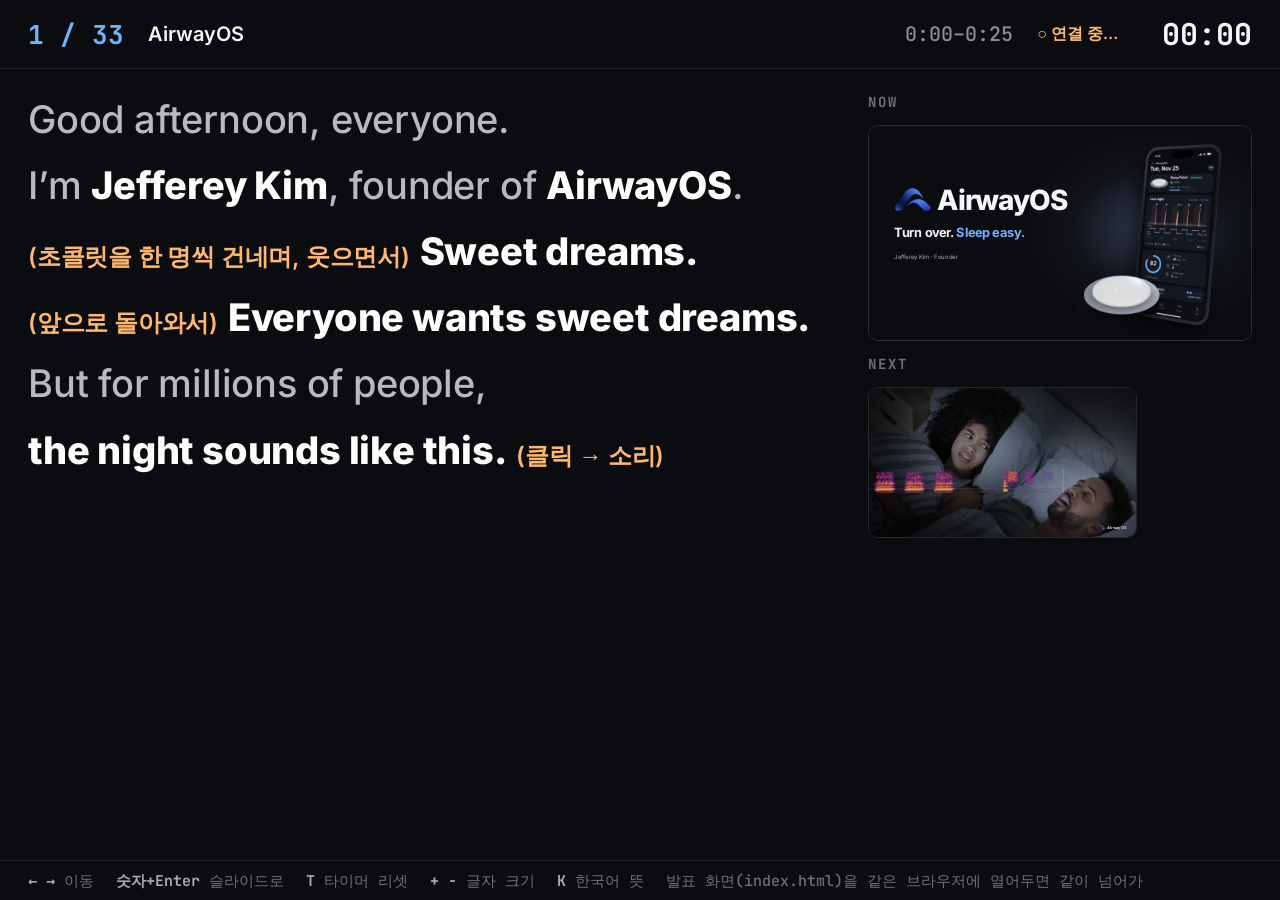
==== commit f312a3c7: "Cross-device sync via relay; phone layout for presenter view Co-Authored-By: Claude Opus 5.5 <norepl" ====
--- a/airwayos/presenter.html
+++ b/airwayos/presenter.html
@@ -30,9 +30,20 @@
 .tb .stage div.pg::before { content: attr(data-n) !important }
 #hint { position:fixed; left:0; right:0; bottom:0; height:40px; display:flex; align-items:center; gap:22px; padding:0 28px; border-top:1px solid #22242a; font:500 15px 'JetBrains Mono',monospace; color:#6e7076 }
 #hint b { color:#a8a8ae }
+#nav { display:none }
+@media (max-width: 900px) {
+  #top { gap:10px; padding:10px 14px; font-size:15px } #ttl { display:none } #link { flex:1 } #num { font-size:18px } #tm { font-size:13px } #timer { font-size:20px; min-width:64px }
+  #main { display:flex; flex-direction:column-reverse; justify-content:flex-end; gap:10px; height:calc(100% - 50px - 64px); padding:10px 14px 0 }
+  #side { flex-direction:row; align-items:flex-start; gap:10px } #side .lab, #tbNext { display:none } #tbNow { width:46% }
+  #script { flex:1; min-height:0 }
+  #hint { display:none }
+  #nav { position:fixed; left:0; right:0; bottom:0; height:64px; display:flex; gap:8px; padding:8px 10px; background:#0b0c0f; border-top:1px solid #22242a }
+  #nav button { flex:1; border:0; border-radius:12px; background:#1F2228; color:#f5f5f7; font:700 22px 'Inter',sans-serif }
+  #nav button[data-a=prev], #nav button[data-a=next] { flex:2; background:#16325C; color:#cfe3ff }
+}
 #goto { position:fixed; right:28px; top:70px; font:700 28px 'JetBrains Mono',monospace; color:#6CB4FF; background:#000c; padding:6px 14px; border-radius:10px; display:none }
 </style></head><body>
-<div id="top"><span id="num"></span><span id="ttl"></span><span id="tm"></span><span id="timer">00:00</span></div>
+<div id="top"><span id="num"></span><span id="ttl"></span><span id="tm"></span><span id="link" style="font:600 16px 'Inter',sans-serif;color:#FFB86B">○ 연결 중…</span><span id="timer">00:00</span></div>
 <div id="main"><div id="script"></div>
 <div id="side"><p class="lab">NOW</p><div class="tb" id="tbNow"><div class="stage"><section id="cover" class="night" data-transition="fade" style="padding:0px; position:relative">
 <img src="assets/13d0bb2cba8efdf26457d4ba1dcf59b4.png" alt="Concept render: the thin round white wearable in front of a tilted phone showing the AirwayOS morning report, on a dark background." style="display:block; width:1920px; height:1080px; object-fit:cover">
@@ -1285,18 +1296,25 @@
 
 </section></div></div></div></div>
 <div id="hint"><span><b>← →</b> 이동</span><span><b>숫자+Enter</b> 슬라이드로</span><span><b>T</b> 타이머 리셋</span><span><b>+ −</b> 글자 크기</span><span><b>K</b> 한국어 뜻</span><span>발표 화면(index.html)을 같은 브라우저에 열어두면 같이 넘어가</span></div>
+<div id="nav"><button data-a="prev">◀</button><button data-a="small">A−</button><button data-a="big">A+</button><button data-a="ko">한</button><button data-a="next">▶</button></div>
 <div id="goto"></div>
-<script type="application/json" id="pdata">[{"title": "AirwayOS", "time": "0:00–0:25", "lines": ["Good afternoon, everyone.", "I’m <b>Jefferey Kim<\/b>, founder of <b>AirwayOS<\/b>.", "<i>(초콜릿을 한 명씩 건네며, 웃으면서)<\/i> <b>Sweet dreams.<\/b>", "<i>(앞으로 돌아와서)<\/i> <b>Everyone wants sweet dreams.<\/b>", "But for millions of people,", "<b>the night sounds like this.<\/b> <i>(클릭 → 소리)<\/i>"], "ko": "안녕하세요, 여러분. AirwayOS 창업자 김민재입니다. (초콜릿을 건네며) 달콤한 꿈 꾸세요. (돌아와서) 누구나 달콤한 꿈을 원하죠. 하지만 수많은 사람들에게, 밤은 이런 소리예요."}, {"title": "(Sound)", "time": "0:25–0:37", "lines": ["<i>(소리가 끝날 때까지 아무 말도 하지 않기)<\/i>"], "ko": ""}, {"title": "A man who stopped breathing.", "time": "0:37–1:02", "lines": ["What you just heard", "was a man <b>who stopped breathing.<\/b>", "<i>(화면 왼쪽)<\/i> First, the <b>snoring.<\/b>", "<i>(가운데)<\/i> Then <b>silence<\/b>: his airway is <b>blocked.<\/b>", "<i>(오른쪽, 숨을 “헉” 들이쉬며)<\/i> Then a <b>gasp<\/b>,", "as his body <b>forces him to breathe again.<\/b>", "Again and again, <b>all night long.<\/b>", "<i>(한 박자)<\/i> <b>I snore, too.<\/b>", "And today, <b>a phone can recognize this pattern.<\/b>"], "ko": "방금 들으신 건 숨이 멈춘 사람의 소리예요. 먼저 코골이, 그다음 정적. 숨길이 막힌 거예요. 그리고 몸이 억지로 다시 숨을 쉬게 하면서 ‘헉’ 하고 들이쉬죠. 이게 밤새 계속 반복돼요. … 저도 코를 골아요. 그리고 이제 휴대폰이 이 패턴을 알아볼 수 있어요."}, {"title": "danger", "time": "1:02–1:22", "lines": ["This is not just noise.", "It’s a <b>health risk.<\/b>", "<b>Serious<\/b> sleep apnea <b>doubles<\/b> the risk of stroke,", "and <b>more than doubles<\/b> the risk of a car crash.", "And in the US,", "a drowsy driver crashes", "<b>every six minutes.<\/b>"], "ko": "이건 그냥 소음이 아니에요. 건강 위험이에요. 중증 수면무호흡은 뇌졸중 위험을 2배로, 교통사고 위험은 2배 넘게 높여요. 그리고 미국에서는 6분마다 졸음운전 사고가 한 건씩 나요."}, {"title": "scale", "time": "1:22–1:44", "lines": ["And it’s <b>far more common<\/b> than you think.", "<i>(지도를 가리키며)<\/i> <b>Thirty million<\/b> Americans have sleep apnea,", "and <b>eighty percent<\/b> have <b>never been diagnosed.<\/b>", "<b>Twenty-nine percent<\/b> sleep apart from their partner.", "Our first target, <b>positional therapy in the US<\/b>,", "is a <b>170-million-dollar<\/b> market."], "ko": "그리고 생각보다 훨씬 흔해요. 미국인 3천만 명이 수면무호흡을 앓고 있고, 80%는 진단을 받은 적이 없어요. 29%는 파트너와 따로 자요. 저희의 첫 목표 시장인 미국 체위 치료 시장은 1억 7천만 달러 규모예요."}, {"title": "Barrier 1: diagnosis.", "time": "1:44–2:06", "lines": ["So why don’t people get help?", "The <b>first barrier is diagnosis<\/b>:", "<b>a night in a sleep lab<\/b>,", "<i>(사진을 가리키며)<\/i> <b>covered in wires.<\/b>", "It costs about <b>three thousand dollars<\/b> without insurance.", "And a single night", "can be <b>wrong for up to half<\/b> of patients."], "ko": "그럼 사람들은 왜 치료를 안 받을까요? 첫 번째 장벽은 진단이에요. 수면 검사실에서 온몸에 전선을 붙이고 하룻밤을 자야 해요. 보험 없이 약 3천 달러가 들어요. 그리고 하룻밤 검사로는 환자의 최대 절반까지 결과가 틀릴 수 있어요."}, {"title": "Barrier 2: treatment.", "time": "2:06–2:26", "lines": ["The <b>second barrier is treatment.<\/b>", "The standard is a <b>CPAP mask<\/b>,", "worn <b>every single night.<\/b>", "The machine costs <b>six hundred dollars or more<\/b>,", "and <b>one in three<\/b> patients don’t use it enough.", "Surgery? <b>Over thirty thousand dollars.<\/b>"], "ko": "두 번째 장벽은 치료예요. 표준 치료는 양압기 마스크인데, 매일 밤 빠짐없이 써야 해요. 기계만 600달러 이상이고, 환자 3명 중 1명은 충분히 쓰지 않아요. 수술은요? 3만 달러가 넘어요."}, {"title": "For more than half, it’s how they sleep.", "time": "2:26–2:51", "lines": ["<i>(톤을 올려서)<\/i> But here’s the <b>good news.<\/b>", "For <b>more than half<\/b> of patients,", "it depends on <b>how they sleep.<\/b>", "<i>(왼쪽 카드)<\/i> On your back, the tongue falls back", "and <b>blocks the airway.<\/b>", "<i>(오른쪽 카드)<\/i> On your side, the airway <b>stays open.<\/b>", "<i>(한 박자)<\/i> The catch?", "You <b>can’t control your position<\/b> in your sleep."], "ko": "그런데 좋은 소식이 있어요. 환자의 절반 이상은 ‘어떻게 누워 자느냐’에 달려 있어요. 똑바로 누우면 혀가 뒤로 넘어가 숨길을 막아요. 옆으로 누우면 숨길이 열려 있어요. 문제는, 잠든 동안에는 자세를 조절할 수 없다는 거죠."}, {"title": "Sleep Patch", "time": "2:51–3:13", "lines": ["So we built this:", "<b>a thin patch<\/b> for your shoulder.", "Your phone <b>listens for snoring<\/b>,", "and the patch <b>senses when you’re on your back.<\/b>", "When both happen, and <b>only then<\/b>,", "it gives a <b>gentle buzz.<\/b>", "You roll over", "and <b>keep sleeping.<\/b>"], "ko": "그래서 이걸 만들었어요. 어깨에 붙이는 얇은 패치예요. 휴대폰은 코골이를 듣고, 패치는 똑바로 누웠는지 감지해요. 둘 다일 때, 그때만 살짝 진동해요. 돌아눕고, 계속 자면 돼요."}, {"title": "It learns you.", "time": "3:13–3:33", "lines": ["And it <b>learns you.<\/b>", "Week one, it <b>only measures<\/b>,", "to build <b>your baseline.<\/b>", "From week two, it finds", "<b>the softest buzz that still works.<\/b>", "<i>(천천히)<\/i> Watches and apps <b>report the problem tomorrow.<\/b>", "Our patch <b>acts on it tonight.<\/b>"], "ko": "그리고 사용자를 학습해요. 첫 주에는 측정만 하면서 나만의 기준치를 만들어요. 둘째 주부터는 여전히 효과가 있는 가장 약한 진동을 찾아요. 워치와 앱은 문제를 내일 알려주지만, 저희 패치는 오늘 밤 바로 대응해요."}, {"title": "One night, one soft buzz.", "time": "3:33–3:51", "lines": ["Let me <b>show you how it works.<\/b> <i>(영상 재생, 약 11초)<\/i>", "He’s on his back, <b>snoring.<\/b>", "A <b>gentle buzz.<\/b>", "He <b>rolls over.<\/b>", "<i>(잠깐 멈춤)<\/i> The snoring <b>stops.<\/b>", "And he’s <b>still asleep.<\/b>"], "ko": "어떻게 작동하는지 보여드릴게요. 똑바로 누워 코를 골고 있어요. 살짝 진동. 돌아눕습니다. 코골이가 멈췄어요. 그리고 여전히 자고 있어요."}, {"title": "Easy and effective, every night.", "time": "3:51–4:15", "lines": ["So where do we fit?", "<i>(왼쪽 위)<\/i> CPAP and surgery are <b>effective<\/b>,", "but <b>hard to live with.<\/b>", "<i>(오른쪽 아래)<\/i> Apps and watches are <b>easy<\/b>,", "but they only <b>track<\/b> the problem.", "<i>(오른쪽 위)<\/i> We’re aiming for the <b>top right<\/b>:", "easy enough for <b>every night<\/b>,", "and effective enough <b>to matter.<\/b>"], "ko": "그럼 저희는 어디에 있을까요? 양압기와 수술은 효과는 있지만 견디기 힘들어요. 앱과 워치는 쉽지만 문제를 기록만 해요. 저희는 오른쪽 위를 목표로 해요. 매일 밤 쓸 만큼 쉽고, 의미 있을 만큼 효과적인 곳이요."}, {"title": "Our business model is straightforward.", "time": "4:15–4:38", "lines": ["Our business model is <b>straightforward.<\/b>", "The kit is <b>99,000 won<\/b>, about <b>69 dollars<\/b>,", "with a <b>one-week trial.<\/b>", "Then, <b>4,900 won a month<\/b> for replacement pads.", "With a <b>55 percent gross margin<\/b>,", "<b>the very first sale<\/b> pays back", "the cost of <b>acquiring that customer.<\/b>"], "ko": "비즈니스 모델은 단순해요. 키트는 99,000원, 약 69달러이고, 일주일 체험이 포함돼요. 그다음엔 월 4,900원에 교체용 패드를 받아요. 매출총이익률이 55%라서, 첫 판매만으로 그 고객을 데려오는 데 든 비용을 회수해요."}, {"title": "team", "time": "4:38–5:01", "lines": ["Why me?", "First, I <b>live with this problem.<\/b>", "Second, I <b>build products people actually use<\/b>:", "I built our <b>first prototype<\/b> myself.", "My teams have won <b>five awards<\/b>,", "at <b>MIT, Samsung,<\/b> and in <b>San Francisco.<\/b>", "And a <b>sleep researcher<\/b> has reviewed our design."], "ko": "왜 저일까요? 첫째, 저는 이 문제를 안고 살아요. 둘째, 사람들이 실제로 쓰는 제품을 만들어요. 첫 시제품도 제가 직접 만들었어요. 제 팀들은 MIT, 삼성, 샌프란시스코에서 상을 다섯 번 받았어요. 그리고 수면 연구자가 저희 설계를 검토해 줬어요."}, {"title": "Not a trip. A test.", "time": "5:01–5:25", "lines": ["In Silicon Valley,", "I’ll <b>validate three things.<\/b>", "One: will Americans <b>pay<\/b> for it?", "Two: how do <b>sleep doctors<\/b> see it?", "I’ve already reached out to <b>Stanford and UCSF.<\/b>", "Three: which <b>partners<\/b> can help us sell?", "<i>(심사위원을 보며)<\/i> This is <b>not a trip.<\/b>", "It’s <b>a test.<\/b>"], "ko": "실리콘밸리에서 세 가지를 검증할게요. 하나, 미국인이 돈을 낼까? 둘, 수면 전문의는 어떻게 볼까? 스탠퍼드와 UCSF에는 이미 연락했어요. 셋, 어떤 파트너가 함께 팔아줄까? 이건 여행이 아니라 검증이에요."}, {"title": "Turn over. Sleep easy.", "time": "5:25–5:41", "lines": ["I’m Jefferey Kim,", "and this is <b>AirwayOS.<\/b>", "No one should <b>have to choose<\/b>", "between <b>sleeping well<\/b> and <b>sleeping together.<\/b>", "<i>(한 박자, 천천히)<\/i> <b>Turn over. Sleep easy.<\/b>", "<i>(심사위원을 보며, 웃으면서)<\/i> <b>Sweet dreams.<\/b>", "Thank you."], "ko": "저는 김민재, AirwayOS였습니다. 누구도 잘 자는 것과 함께 자는 것 중 하나를 골라야 해서는 안 돼요. 돌아누우면, 편히 잔다. 달콤한 꿈 꾸세요. 감사합니다."}, {"title": "First customer: back-sleeping snorers in the US.", "time": "APPENDIX", "lines": ["Our first customer is an adult in the US who snores mostly on their back.", "Often their partner pushes them to do something.", "They are not ready for a sleep lab or a CPAP mask; they want something easy tonight.", "Our first target, positional therapy in the US, is about 170 million dollars.", "Thirty million Americans have sleep apnea and 80 percent are undiagnosed, so most of them are not in any market yet."], "ko": ""}, {"title": "$69: low enough to try without a doctor.", "time": "APPENDIX", "lines": ["A prescription device costs 499 dollars.", "69 dollars is low enough to try without a doctor, and we still keep a 55 percent margin.", "In Silicon Valley I will test 69 versus 89 dollars with real people."], "ko": ""}, {"title": "Bigger need in the US. Korea is the test bed.", "time": "APPENDIX", "lines": ["The need is bigger in the US: thirty million people have sleep apnea, and a sleep test costs about three thousand dollars without insurance.", "Korea is our test bed: we build and validate here now, then launch online in the US in 2027, then apply to the FDA, and later Medicare."], "ko": ""}, {"title": "Three tests, one decision.", "time": "APPENDIX", "lines": ["Three tests.", "One: a waitlist page and a survey of 100 people, to see if they pay 69 or 89 dollars.", "Two: interviews with sleep doctors at Stanford and UCSF.", "I have reached out to both and will follow up in person in January.", "Three: meetings with five VCs and three medical equipment suppliers, to find partners.", "If people pay and doctors see value, I keep building.", "If not, I will know why."], "ko": ""}, {"title": "What's built, and what's next.", "time": "APPENDIX", "lines": ["I built version 0.1 myself in October: a phone app that detects snoring and sleeping position.", "A sleep researcher reviewed the design, and the video you saw is a concept video.", "The patch hardware is next, in December, using off-the-shelf sensor and vibration modules first.", "Finding a manufacturing partner is part of what I will test in Silicon Valley."], "ko": ""}, {"title": "Who has reviewed the idea.", "time": "APPENDIX", "lines": ["A sleep researcher at Kyungpook National University Hospital reviewed our design.", "I also consulted a patent attorney to shape the idea.", "In Silicon Valley, sleep doctors at Stanford and UCSF are the next advisors I want."], "ko": ""}, {"title": "Built fast. Pitched to real people.", "time": "APPENDIX", "lines": ["I like to build fast and pitch to real people.", "At MIT Global Startup Workshop, my team placed second with NovaFlow, a crowd-safety app where phones talk without a network.", "At a YC-backed hackathon in San Francisco, I went alone, formed a team on site, built a voice-ordering AI agent, gave the final pitch, and we won third.", "I also won first at the KNU Mobile App Contest and the Grand Prize at a regional AI Workflow Hackathon."], "ko": ""}, {"title": "The key risk: wearing it every night.", "time": "APPENDIX", "lines": ["The biggest risk is whether people keep wearing it every night.", "That is why we start with a one-week test and the softest buzz that works.", "If people stop using it, we will know fast and fix it."], "ko": ""}, {"title": "How we compare.", "time": "APPENDIX", "lines": ["Yes, others exist.", "The tennis ball is cheap and works, but it hurts all night, so fewer than one in ten still use it after two and a half years.", "Snore wristbands don’t know how you’re lying.", "Smart Nora moves your pillow, but it can’t tell how your body is lying.", "The closest is Night Shift: FDA-cleared, and it works, but it costs 499 dollars, needs a prescription, and you only find out if it suits you after you buy it.", "We test you for a week first, for 69 dollars."], "ko": ""}, {"title": "Will people keep paying? What about refunds?", "time": "APPENDIX", "lines": ["They don’t have to pay forever.", "The first sale already pays back our acquisition cost.", "Pads are used up, so the monthly plan has a real reason to stay.", "For refunds, we stay profitable while refunds are under about thirty percent; the free app filters who buys, and returned devices are reused.", "In the US on Amazon, about 35 dollars, roughly half the price, is left before ads."], "ko": ""}, {"title": "Why on the back of the shoulder?", "time": "APPENDIX", "lines": ["You only feel it when you lie on your back; on your side, it stays out of the way.", "It’s one coin-sized device with a motion sensor, a buzz motor, Bluetooth and a battery; the phone does the listening.", "It snaps onto a medical gel pad, and only the pad is replaced.", "Returned devices are cleaned, tested and reused.", "You can put it on by yourself, and it stays put, unlike a chest band that slides around."], "ko": ""}, {"title": "Why not just a smartwatch app?", "time": "APPENDIX", "lines": ["Your wrist doesn’t know which way your body is lying, because your arm moves on its own.", "Clinically tested position trainers are worn on the chest or the back of the neck.", "And watches today screen over weeks; they don’t intervene tonight.", "We see watches as our funnel, not our competitor."], "ko": ""}, {"title": "Won’t the vibration wake people up?", "time": "APPENDIX", "lines": ["Fair concern, and our expert raised it too.", "In a one-month study of vibration position therapy, sleep efficiency did not change significantly and daytime sleepiness dropped.", "Against the tennis-ball technique, people had fewer awakenings.", "And we buzz less often than those devices: only when you snore on your back, weakest first."], "ko": ""}, {"title": "Is this a medical device?", "time": "APPENDIX", "lines": ["Not in phase one.", "We launch as a wellness snoring aid with no medical claims, the way Smart Nora is sold, and the FDA’s 2026 wellness guidance supports that.", "In phase two, with outcome data, we pursue FDA 510(k) clearance using Night Shift as the comparison device.", "It was cleared on a study of just 27 patients.", "Then Medicare billing."], "ko": ""}, {"title": "2026 changed three things.", "time": "APPENDIX", "lines": ["Why now?", "Three things changed in 2026.", "The evidence: the habit lasts.", "The rules: the FDA’s new wellness guidance treats sleep trackers like ours as low-risk, so we can launch fast.", "And the demand: Samsung and Apple watches now warn people about sleep apnea, with nothing to do next.", "We are the next step."], "ko": ""}, {"title": "Can’t someone just copy this?", "time": "APPENDIX", "lines": ["Honestly, the basic idea of buzzing on your back has prior art, and there is an existing patent that combines sound and motion.", "So our moat isn’t one patent.", "It’s nightly data that improves our personal model, clinical proof from a sleep-center study, a filing on our specific control logic, and a price that lets people start for free."], "ko": ""}, {"title": "The patch is only the beginning.", "time": "APPENDIX", "lines": ["The patch is only the beginning.", "The same software can run on a watch, a pillow, or a CPAP machine.", "That’s why it’s called AirwayOS."], "ko": ""}]</script>
+<script type="application/json" id="pdata">[{"title": "AirwayOS", "time": "0:00–0:25", "lines": ["Good afternoon, everyone.", "I’m <b>Jefferey Kim<\/b>, founder of <b>AirwayOS<\/b>.", "<i>(초콜릿을 한 명씩 건네며, 웃으면서)<\/i> <b>Sweet dreams.<\/b>", "<i>(앞으로 돌아와서)<\/i> <b>Everyone wants sweet dreams.<\/b>", "But for millions of people,", "<b>the night sounds like this.<\/b> <i>(클릭 → 소리)<\/i>"], "ko": "안녕하세요, 여러분. AirwayOS 창업자 김민재입니다. (초콜릿을 건네며) 달콤한 꿈 꾸세요. (돌아와서) 누구나 달콤한 꿈을 원하죠. 하지만 수많은 사람들에게, 밤은 이런 소리예요."}, {"title": "(Sound)", "time": "0:25–0:37", "lines": ["<i>(소리가 끝날 때까지 아무 말도 하지 않기)<\/i>"], "ko": ""}, {"title": "A man who stopped breathing.", "time": "0:37–1:02", "lines": ["What you just heard", "was a man <b>who stopped breathing.<\/b>", "<i>(화면 왼쪽)<\/i> First, the <b>snoring.<\/b>", "<i>(가운데)<\/i> Then <b>silence<\/b>: his airway is <b>blocked.<\/b>", "<i>(오른쪽, 숨을 “헉” 들이쉬며)<\/i> Then a <b>gasp<\/b>,", "as his body <b>forces him to breathe again.<\/b>", "Again and again, <b>all night long.<\/b>", "<i>(한 박자)<\/i> <b>I snore, too.<\/b>", "And today, <b>a phone can recognize this pattern.<\/b>"], "ko": "방금 들으신 건 숨이 멈춘 사람의 소리예요. 먼저 코골이, 그다음 정적. 숨길이 막힌 거예요. 그리고 몸이 억지로 다시 숨을 쉬게 하면서 ‘헉’ 하고 들이쉬죠. 이게 밤새 계속 반복돼요. … 저도 코를 골아요. 그리고 이제 휴대폰이 이 패턴을 알아볼 수 있어요."}, {"title": "It’s not just noise", "time": "1:02–1:22", "lines": ["This is not just noise.", "It’s a <b>health risk.<\/b>", "<b>Serious<\/b> sleep apnea <b>doubles<\/b> the risk of stroke,", "and <b>more than doubles<\/b> the risk of a car crash.", "And in the US,", "a drowsy driver crashes", "<b>every six minutes.<\/b>"], "ko": "이건 그냥 소음이 아니에요. 건강 위험이에요. 중증 수면무호흡은 뇌졸중 위험을 2배로, 교통사고 위험은 2배 넘게 높여요. 그리고 미국에서는 6분마다 졸음운전 사고가 한 건씩 나요."}, {"title": "30 million Americans", "time": "1:22–1:44", "lines": ["And it’s <b>far more common<\/b> than you think.", "<i>(지도를 가리키며)<\/i> <b>Thirty million<\/b> Americans have sleep apnea,", "and <b>eighty percent<\/b> have <b>never been diagnosed.<\/b>", "<b>Twenty-nine percent<\/b> sleep apart from their partner.", "Our first target, <b>positional therapy in the US<\/b>,", "is a <b>170-million-dollar<\/b> market."], "ko": "그리고 생각보다 훨씬 흔해요. 미국인 3천만 명이 수면무호흡을 앓고 있고, 80%는 진단을 받은 적이 없어요. 29%는 파트너와 따로 자요. 저희의 첫 목표 시장인 미국 체위 치료 시장은 1억 7천만 달러 규모예요."}, {"title": "Barrier 1: diagnosis.", "time": "1:44–2:06", "lines": ["So why don’t people get help?", "The <b>first barrier is diagnosis<\/b>:", "<b>a night in a sleep lab<\/b>,", "<i>(사진을 가리키며)<\/i> <b>covered in wires.<\/b>", "It costs about <b>three thousand dollars<\/b> without insurance.", "And a single night", "can be <b>wrong for up to half<\/b> of patients."], "ko": "그럼 사람들은 왜 치료를 안 받을까요? 첫 번째 장벽은 진단이에요. 수면 검사실에서 온몸에 전선을 붙이고 하룻밤을 자야 해요. 보험 없이 약 3천 달러가 들어요. 그리고 하룻밤 검사로는 환자의 최대 절반까지 결과가 틀릴 수 있어요."}, {"title": "Barrier 2: treatment.", "time": "2:06–2:26", "lines": ["The <b>second barrier is treatment.<\/b>", "The standard is a <b>CPAP mask<\/b>,", "worn <b>every single night.<\/b>", "The machine costs <b>six hundred dollars or more<\/b>,", "and <b>one in three<\/b> patients don’t use it enough.", "Surgery? <b>Over thirty thousand dollars.<\/b>"], "ko": "두 번째 장벽은 치료예요. 표준 치료는 양압기 마스크인데, 매일 밤 빠짐없이 써야 해요. 기계만 600달러 이상이고, 환자 3명 중 1명은 충분히 쓰지 않아요. 수술은요? 3만 달러가 넘어요."}, {"title": "For more than half, it’s how they sleep.", "time": "2:26–2:51", "lines": ["<i>(톤을 올려서)<\/i> But here’s the <b>good news.<\/b>", "For <b>more than half<\/b> of patients,", "it depends on <b>how they sleep.<\/b>", "<i>(왼쪽 카드)<\/i> On your back, the tongue falls back", "and <b>blocks the airway.<\/b>", "<i>(오른쪽 카드)<\/i> On your side, the airway <b>stays open.<\/b>", "<i>(한 박자)<\/i> The catch?", "You <b>can’t control your position<\/b> in your sleep."], "ko": "그런데 좋은 소식이 있어요. 환자의 절반 이상은 ‘어떻게 누워 자느냐’에 달려 있어요. 똑바로 누우면 혀가 뒤로 넘어가 숨길을 막아요. 옆으로 누우면 숨길이 열려 있어요. 문제는, 잠든 동안에는 자세를 조절할 수 없다는 거죠."}, {"title": "Sleep Patch", "time": "2:51–3:13", "lines": ["So we built this:", "<b>a thin patch<\/b> for your shoulder.", "Your phone <b>listens for snoring<\/b>,", "and the patch <b>senses when you’re on your back.<\/b>", "When both happen, and <b>only then<\/b>,", "it gives a <b>gentle buzz.<\/b>", "You roll over", "and <b>keep sleeping.<\/b>"], "ko": "그래서 이걸 만들었어요. 어깨에 붙이는 얇은 패치예요. 휴대폰은 코골이를 듣고, 패치는 똑바로 누웠는지 감지해요. 둘 다일 때, 그때만 살짝 진동해요. 돌아눕고, 계속 자면 돼요."}, {"title": "It learns you.", "time": "3:13–3:33", "lines": ["And it <b>learns you.<\/b>", "Week one, it <b>only measures<\/b>,", "to build <b>your baseline.<\/b>", "From week two, it finds", "<b>the softest buzz that still works.<\/b>", "<i>(천천히)<\/i> Watches and apps <b>report the problem tomorrow.<\/b>", "Our patch <b>acts on it tonight.<\/b>"], "ko": "그리고 사용자를 학습해요. 첫 주에는 측정만 하면서 나만의 기준치를 만들어요. 둘째 주부터는 여전히 효과가 있는 가장 약한 진동을 찾아요. 워치와 앱은 문제를 내일 알려주지만, 저희 패치는 오늘 밤 바로 대응해요."}, {"title": "One night, one soft buzz.", "time": "3:33–3:51", "lines": ["Let me <b>show you how it works.<\/b> <i>(영상 재생, 약 11초)<\/i>", "He’s on his back, <b>snoring.<\/b>", "A <b>gentle buzz.<\/b>", "He <b>rolls over.<\/b>", "<i>(잠깐 멈춤)<\/i> The snoring <b>stops.<\/b>", "And he’s <b>still asleep.<\/b>"], "ko": "어떻게 작동하는지 보여드릴게요. 똑바로 누워 코를 골고 있어요. 살짝 진동. 돌아눕습니다. 코골이가 멈췄어요. 그리고 여전히 자고 있어요."}, {"title": "Easy and effective, every night.", "time": "3:51–4:15", "lines": ["So where do we fit?", "<i>(왼쪽 위)<\/i> CPAP and surgery are <b>effective<\/b>,", "but <b>hard to live with.<\/b>", "<i>(오른쪽 아래)<\/i> Apps and watches are <b>easy<\/b>,", "but they only <b>track<\/b> the problem.", "<i>(오른쪽 위)<\/i> We’re aiming for the <b>top right<\/b>:", "easy enough for <b>every night<\/b>,", "and effective enough <b>to matter.<\/b>"], "ko": "그럼 저희는 어디에 있을까요? 양압기와 수술은 효과는 있지만 견디기 힘들어요. 앱과 워치는 쉽지만 문제를 기록만 해요. 저희는 오른쪽 위를 목표로 해요. 매일 밤 쓸 만큼 쉽고, 의미 있을 만큼 효과적인 곳이요."}, {"title": "Our business model is straightforward.", "time": "4:15–4:38", "lines": ["Our business model is <b>straightforward.<\/b>", "The kit is <b>99,000 won<\/b>, about <b>69 dollars<\/b>,", "with a <b>one-week trial.<\/b>", "Then, <b>4,900 won a month<\/b> for replacement pads.", "With a <b>55 percent gross margin<\/b>,", "<b>the very first sale<\/b> pays back", "the cost of <b>acquiring that customer.<\/b>"], "ko": "비즈니스 모델은 단순해요. 키트는 99,000원, 약 69달러이고, 일주일 체험이 포함돼요. 그다음엔 월 4,900원에 교체용 패드를 받아요. 매출총이익률이 55%라서, 첫 판매만으로 그 고객을 데려오는 데 든 비용을 회수해요."}, {"title": "team", "time": "4:38–5:01", "lines": ["Why me?", "First, I <b>live with this problem.<\/b>", "Second, I <b>build products people actually use<\/b>:", "I built our <b>first prototype<\/b> myself.", "My teams have won <b>five awards<\/b>,", "at <b>MIT, Samsung,<\/b> and in <b>San Francisco.<\/b>", "And a <b>sleep researcher<\/b> has reviewed our design."], "ko": "왜 저일까요? 첫째, 저는 이 문제를 안고 살아요. 둘째, 사람들이 실제로 쓰는 제품을 만들어요. 첫 시제품도 제가 직접 만들었어요. 제 팀들은 MIT, 삼성, 샌프란시스코에서 상을 다섯 번 받았어요. 그리고 수면 연구자가 저희 설계를 검토해 줬어요."}, {"title": "Not a trip. A test.", "time": "5:01–5:25", "lines": ["In Silicon Valley,", "I’ll <b>validate three things.<\/b>", "One: will Americans <b>pay<\/b> for it?", "Two: how do <b>sleep doctors<\/b> see it?", "I’ve already reached out to <b>Stanford and UCSF.<\/b>", "Three: which <b>partners<\/b> can help us sell?", "<i>(심사위원을 보며)<\/i> This is <b>not a trip.<\/b>", "It’s <b>a test.<\/b>"], "ko": "실리콘밸리에서 세 가지를 검증할게요. 하나, 미국인이 돈을 낼까? 둘, 수면 전문의는 어떻게 볼까? 스탠퍼드와 UCSF에는 이미 연락했어요. 셋, 어떤 파트너가 함께 팔아줄까? 이건 여행이 아니라 검증이에요."}, {"title": "Turn over. Sleep easy.", "time": "5:25–5:41", "lines": ["I’m Jefferey Kim,", "and this is <b>AirwayOS.<\/b>", "No one should <b>have to choose<\/b>", "between <b>sleeping well<\/b> and <b>sleeping together.<\/b>", "<i>(한 박자, 천천히)<\/i> <b>Turn over. Sleep easy.<\/b>", "<i>(심사위원을 보며, 웃으면서)<\/i> <b>Sweet dreams.<\/b>", "Thank you."], "ko": "저는 김민재, AirwayOS였습니다. 누구도 잘 자는 것과 함께 자는 것 중 하나를 골라야 해서는 안 돼요. 돌아누우면, 편히 잔다. 달콤한 꿈 꾸세요. 감사합니다."}, {"title": "First customer: back-sleeping snorers in the US.", "time": "APPENDIX", "lines": ["Our first customer is an adult in the US who snores mostly on their back.", "Often their partner pushes them to do something.", "They are not ready for a sleep lab or a CPAP mask; they want something easy tonight.", "Our first target, positional therapy in the US, is about 170 million dollars.", "Thirty million Americans have sleep apnea and 80 percent are undiagnosed, so most of them are not in any market yet."], "ko": ""}, {"title": "$69: low enough to try without a doctor.", "time": "APPENDIX", "lines": ["A prescription device costs 499 dollars.", "69 dollars is low enough to try without a doctor, and we still keep a 55 percent margin.", "In Silicon Valley I will test 69 versus 89 dollars with real people."], "ko": ""}, {"title": "Bigger need in the US. Korea is the test bed.", "time": "APPENDIX", "lines": ["The need is bigger in the US: thirty million people have sleep apnea, and a sleep test costs about three thousand dollars without insurance.", "Korea is our test bed: we build and validate here now, then launch online in the US in 2027, then apply to the FDA, and later Medicare."], "ko": ""}, {"title": "Three tests, one decision.", "time": "APPENDIX", "lines": ["Three tests.", "One: a waitlist page and a survey of 100 people, to see if they pay 69 or 89 dollars.", "Two: interviews with sleep doctors at Stanford and UCSF.", "I have reached out to both and will follow up in person in January.", "Three: meetings with five VCs and three medical equipment suppliers, to find partners.", "If people pay and doctors see value, I keep building.", "If not, I will know why."], "ko": ""}, {"title": "What's built, and what's next.", "time": "APPENDIX", "lines": ["I built version 0.1 myself in October: a phone app that detects snoring and sleeping position.", "A sleep researcher reviewed the design, and the video you saw is a concept video.", "The patch hardware is next, in December, using off-the-shelf sensor and vibration modules first.", "Finding a manufacturing partner is part of what I will test in Silicon Valley."], "ko": ""}, {"title": "Who has reviewed the idea.", "time": "APPENDIX", "lines": ["A sleep researcher at Kyungpook National University Hospital reviewed our design.", "I also consulted a patent attorney to shape the idea.", "In Silicon Valley, sleep doctors at Stanford and UCSF are the next advisors I want."], "ko": ""}, {"title": "Built fast. Pitched to real people.", "time": "APPENDIX", "lines": ["I like to build fast and pitch to real people.", "At MIT Global Startup Workshop, my team placed second with NovaFlow, a crowd-safety app where phones talk without a network.", "At a YC-backed hackathon in San Francisco, I went alone, formed a team on site, built a voice-ordering AI agent, gave the final pitch, and we won third.", "I also won first at the KNU Mobile App Contest and the Grand Prize at a regional AI Workflow Hackathon."], "ko": ""}, {"title": "The key risk: wearing it every night.", "time": "APPENDIX", "lines": ["The biggest risk is whether people keep wearing it every night.", "That is why we start with a one-week test and the softest buzz that works.", "If people stop using it, we will know fast and fix it."], "ko": ""}, {"title": "How we compare.", "time": "APPENDIX", "lines": ["Yes, others exist.", "The tennis ball is cheap and works, but it hurts all night, so fewer than one in ten still use it after two and a half years.", "Snore wristbands don’t know how you’re lying.", "Smart Nora moves your pillow, but it can’t tell how your body is lying.", "The closest is Night Shift: FDA-cleared, and it works, but it costs 499 dollars, needs a prescription, and you only find out if it suits you after you buy it.", "We test you for a week first, for 69 dollars."], "ko": ""}, {"title": "Will people keep paying? What about refunds?", "time": "APPENDIX", "lines": ["They don’t have to pay forever.", "The first sale already pays back our acquisition cost.", "Pads are used up, so the monthly plan has a real reason to stay.", "For refunds, we stay profitable while refunds are under about thirty percent; the free app filters who buys, and returned devices are reused.", "In the US on Amazon, about 35 dollars, roughly half the price, is left before ads."], "ko": ""}, {"title": "Why on the back of the shoulder?", "time": "APPENDIX", "lines": ["You only feel it when you lie on your back; on your side, it stays out of the way.", "It’s one coin-sized device with a motion sensor, a buzz motor, Bluetooth and a battery; the phone does the listening.", "It snaps onto a medical gel pad, and only the pad is replaced.", "Returned devices are cleaned, tested and reused.", "You can put it on by yourself, and it stays put, unlike a chest band that slides around."], "ko": ""}, {"title": "Why not just a smartwatch app?", "time": "APPENDIX", "lines": ["Your wrist doesn’t know which way your body is lying, because your arm moves on its own.", "Clinically tested position trainers are worn on the chest or the back of the neck.", "And watches today screen over weeks; they don’t intervene tonight.", "We see watches as our funnel, not our competitor."], "ko": ""}, {"title": "Won’t the vibration wake people up?", "time": "APPENDIX", "lines": ["Fair concern, and our expert raised it too.", "In a one-month study of vibration position therapy, sleep efficiency did not change significantly and daytime sleepiness dropped.", "Against the tennis-ball technique, people had fewer awakenings.", "And we buzz less often than those devices: only when you snore on your back, weakest first."], "ko": ""}, {"title": "Is this a medical device?", "time": "APPENDIX", "lines": ["Not in phase one.", "We launch as a wellness snoring aid with no medical claims, the way Smart Nora is sold, and the FDA’s 2026 wellness guidance supports that.", "In phase two, with outcome data, we pursue FDA 510(k) clearance using Night Shift as the comparison device.", "It was cleared on a study of just 27 patients.", "Then Medicare billing."], "ko": ""}, {"title": "2026 changed three things.", "time": "APPENDIX", "lines": ["Why now?", "Three things changed in 2026.", "The evidence: the habit lasts.", "The rules: the FDA’s new wellness guidance treats sleep trackers like ours as low-risk, so we can launch fast.", "And the demand: Samsung and Apple watches now warn people about sleep apnea, with nothing to do next.", "We are the next step."], "ko": ""}, {"title": "Can’t someone just copy this?", "time": "APPENDIX", "lines": ["Honestly, the basic idea of buzzing on your back has prior art, and there is an existing patent that combines sound and motion.", "So our moat isn’t one patent.", "It’s nightly data that improves our personal model, clinical proof from a sleep-center study, a filing on our specific control logic, and a price that lets people start for free."], "ko": ""}, {"title": "The patch is only the beginning.", "time": "APPENDIX", "lines": ["The patch is only the beginning.", "The same software can run on a watch, a pillow, or a CPAP machine.", "That’s why it’s called AirwayOS."], "ko": ""}]</script>
 <script>
 (() => {
 const D = JSON.parse(document.getElementById('pdata').textContent);
 const N = D.length; let cur = -1, remote = false, digits = '', t0 = null;
 const nowS = [...document.querySelector('#tbNow .stage').children], nextS = [...document.querySelector('#tbNext .stage').children];
 nowS.forEach((s,i)=>{ const pg=s.querySelector('div.pg'); if(pg) pg.dataset.n=i+1; }); nextS.forEach((s,i)=>{ const pg=s.querySelector('div.pg'); if(pg) pg.dataset.n=i+1; });
+const RELAY = 'https://ntfy.sh/airwayos-f486f08f2ab54494';
+const SID = Math.random().toString(36).slice(2);
+function relaySend(d) { try { d.sid = SID; fetch(RELAY, { method: 'POST', body: JSON.stringify(d) }).catch(() => {}); } catch (e) {} }
+function relayListen(onMsg, onState) { let es; try { es = new EventSource(RELAY + '/sse'); } catch (e) { onState && onState('off'); return; }
+  es.onopen = () => onState && onState('on'); es.onerror = () => onState && onState('retry');
+  es.onmessage = e => { try { const m = JSON.parse(e.data); if (m.event && m.event !== 'message') return; const d = JSON.parse(m.message); if (d.sid === SID) return; onMsg(d); } catch (x) {} }; }
 const bc = ('BroadcastChannel' in window) ? new BroadcastChannel('airwayos-sync') : null;
 function fit() { document.querySelectorAll('.tb').forEach(tb => { tb.querySelector('.stage').style.transform = 'scale(' + (tb.clientWidth/1920) + ')'; }); }
 addEventListener('resize', fit);
-let fs = parseInt(localStorage.getItem('airwayos-fs') || '0', 10) || Math.round(Math.max(28, Math.min(60, innerWidth/34)));
+let fs = parseInt(localStorage.getItem('airwayos-fs') || '0', 10) || Math.round(Math.max(26, Math.min(60, innerWidth/34)));
 function setFs(v) { fs = Math.max(22, Math.min(90, v)); document.documentElement.style.setProperty('--fs', fs + 'px'); try { localStorage.setItem('airwayos-fs', fs); } catch(e) {} }
 setFs(fs);
 function show(i) {
@@ -1311,10 +1329,12 @@
   nextS.forEach((s,k) => s.classList.toggle('on', k === i+1));
   history.replaceState(null, '', '#' + (i+1));
   if (t0 === null && i > 0) t0 = Date.now();
-  if (!remote) { try { bc && bc.postMessage({ i, from: 'presenter' }); } catch(e) {} try { localStorage.setItem('airwayos-slide', JSON.stringify({ i, t: Date.now(), from: 'presenter' })); } catch(e) {} }
+  if (!remote) { relaySend({ i, from: 'presenter' }); try { bc && bc.postMessage({ i, from: 'presenter' }); } catch(e) {} try { localStorage.setItem('airwayos-slide', JSON.stringify({ i, t: Date.now(), from: 'presenter' })); } catch(e) {} }
 }
 function follow(d) { if (!d || d.from === 'presenter' || typeof d.i !== 'number') return; remote = true; show(d.i); remote = false; }
 if (bc) bc.onmessage = e => follow(e.data);
+const st = document.getElementById('link');
+relayListen(d => { follow(d); if (d.from === 'main') st.textContent = '● 노트북 ' + (d.i + 1) + '번'; }, state => { st.textContent = state === 'on' ? '● 연결됨' : '○ 연결 중…'; st.style.color = state === 'on' ? '#30D158' : '#FFB86B'; });
 addEventListener('storage', e => { if (e.key === 'airwayos-slide' && e.newValue) { try { follow(JSON.parse(e.newValue)); } catch(x) {} } });
 setInterval(() => { const s = t0 === null ? 0 : Math.floor((Date.now()-t0)/1000); document.getElementById('timer').textContent = String(Math.floor(s/60)).padStart(2,'0') + ':' + String(s%60).padStart(2,'0'); document.getElementById('timer').style.color = s >= 420 ? '#FF6A55' : (s >= 360 ? '#FFB86B' : '#f5f5f7'); }, 500);
 const gotoEl = document.getElementById('goto');
@@ -1330,6 +1350,7 @@
   else if (k === 'k' || k === 'K') document.body.classList.toggle('showko');
   else if (k === 'Home') show(0); else if (k === 'End') show(N-1);
 });
+document.querySelectorAll('#nav button').forEach(b => b.addEventListener('click', () => { const a = b.dataset.a; if (a==='next') show(cur+1); else if (a==='prev') show(cur-1); else if (a==='big') setFs(fs+4); else if (a==='small') setFs(fs-4); else if (a==='ko') document.body.classList.toggle('showko'); }));
 const h = parseInt((location.hash||'').slice(1), 10); show(isNaN(h) ? 0 : h-1); fit(); setTimeout(fit, 300);
 })();
 </script></body></html>
